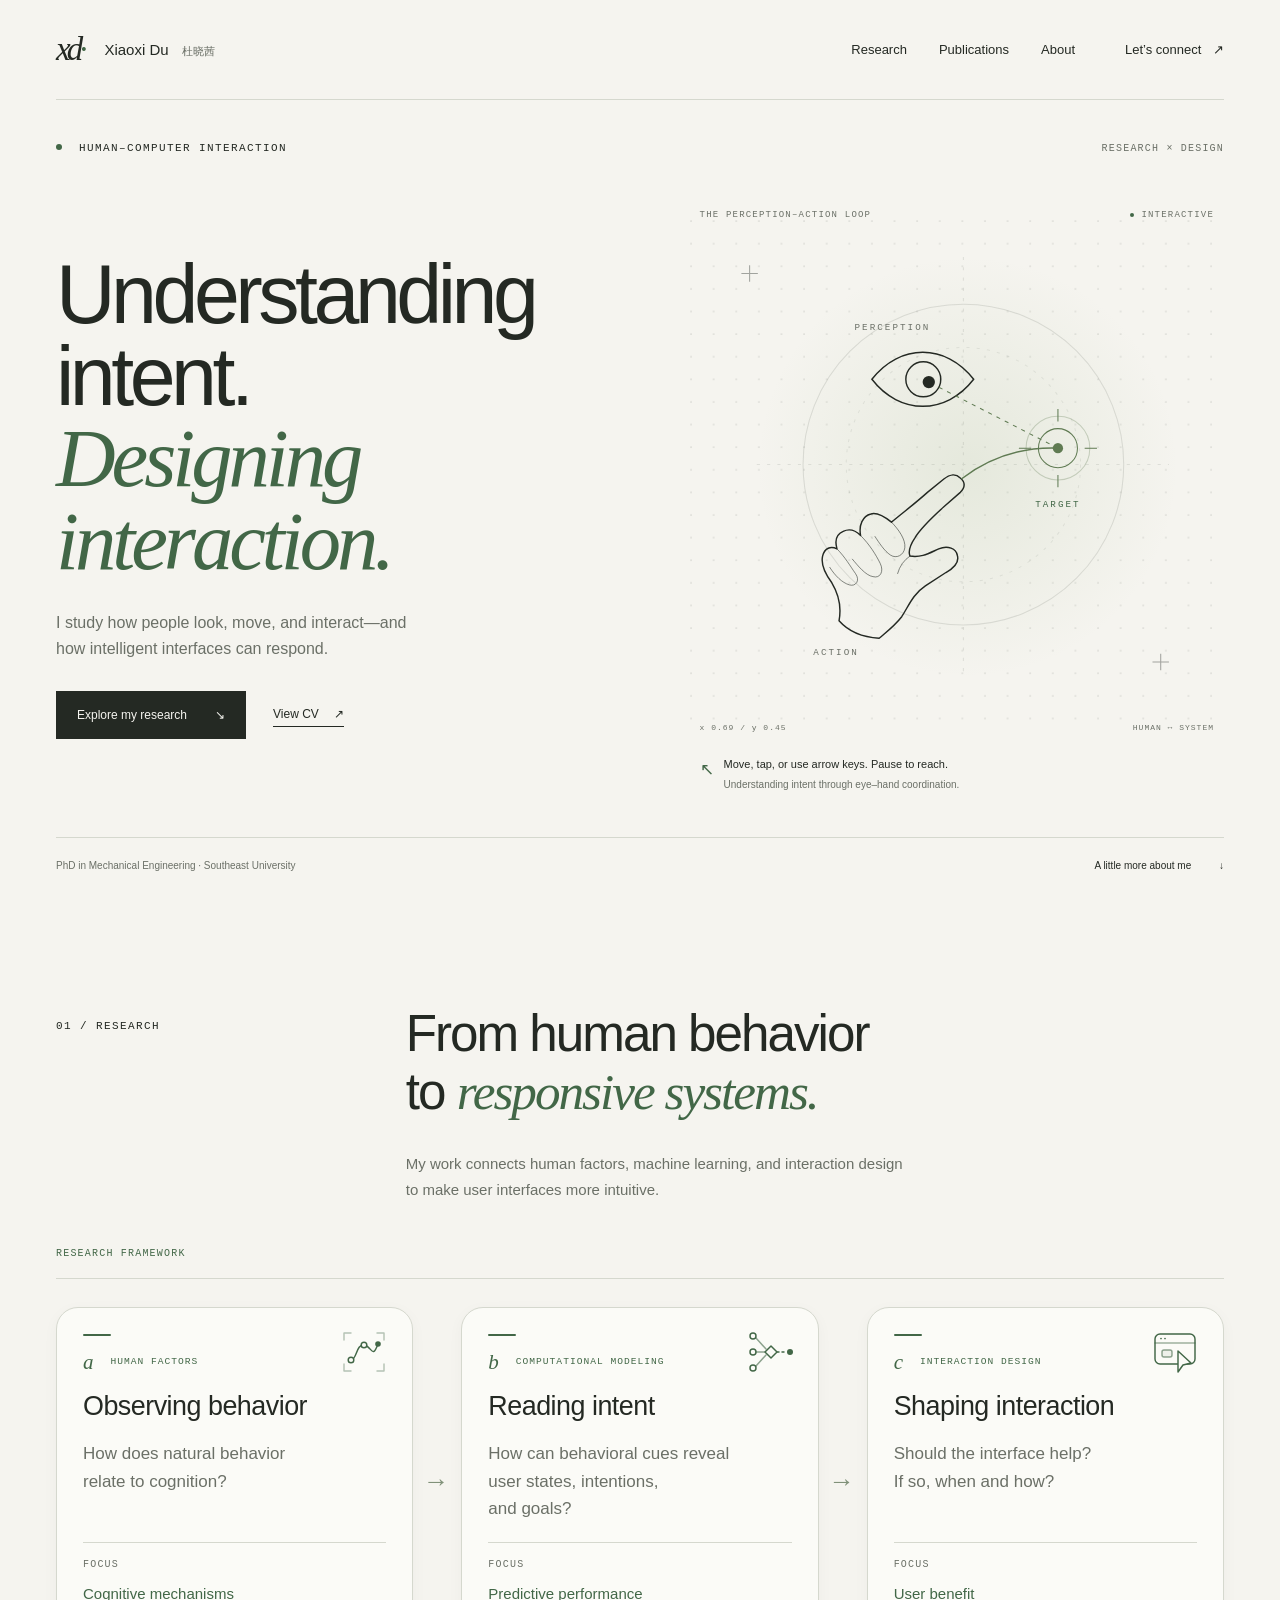
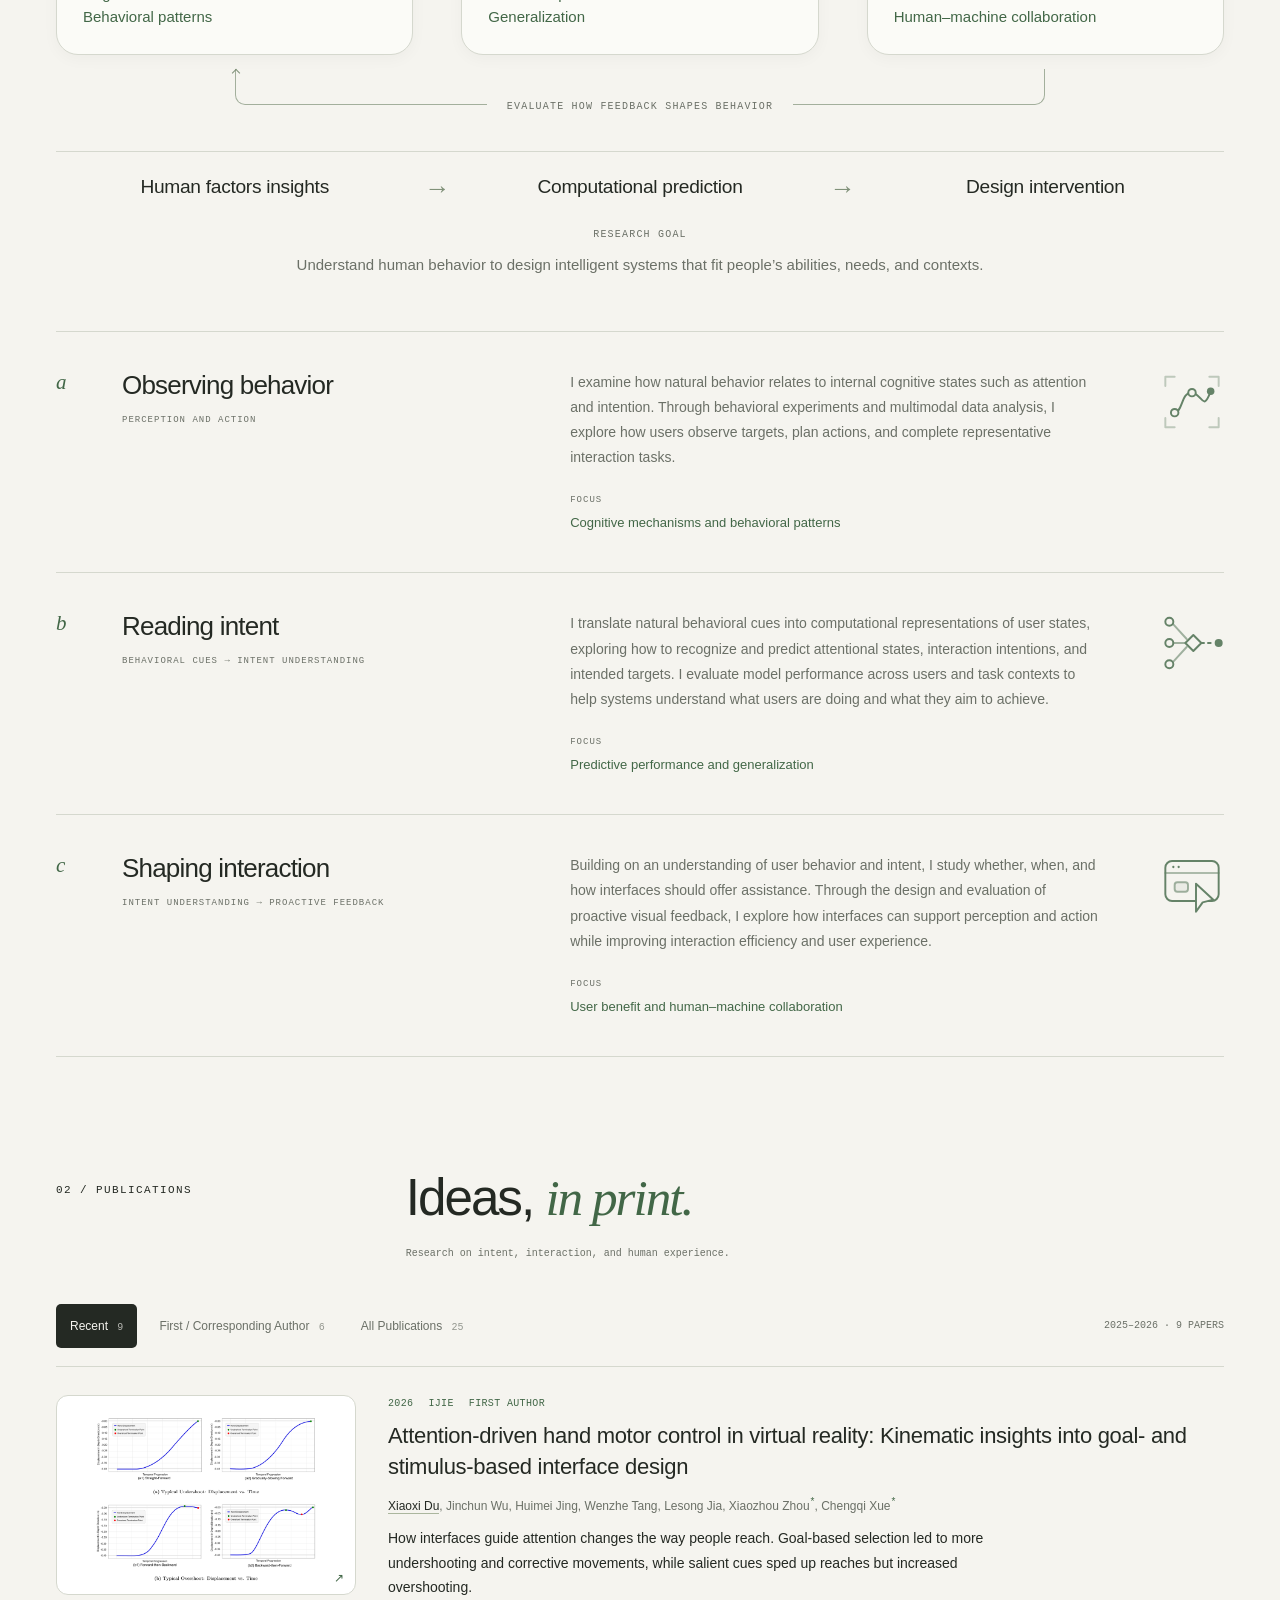
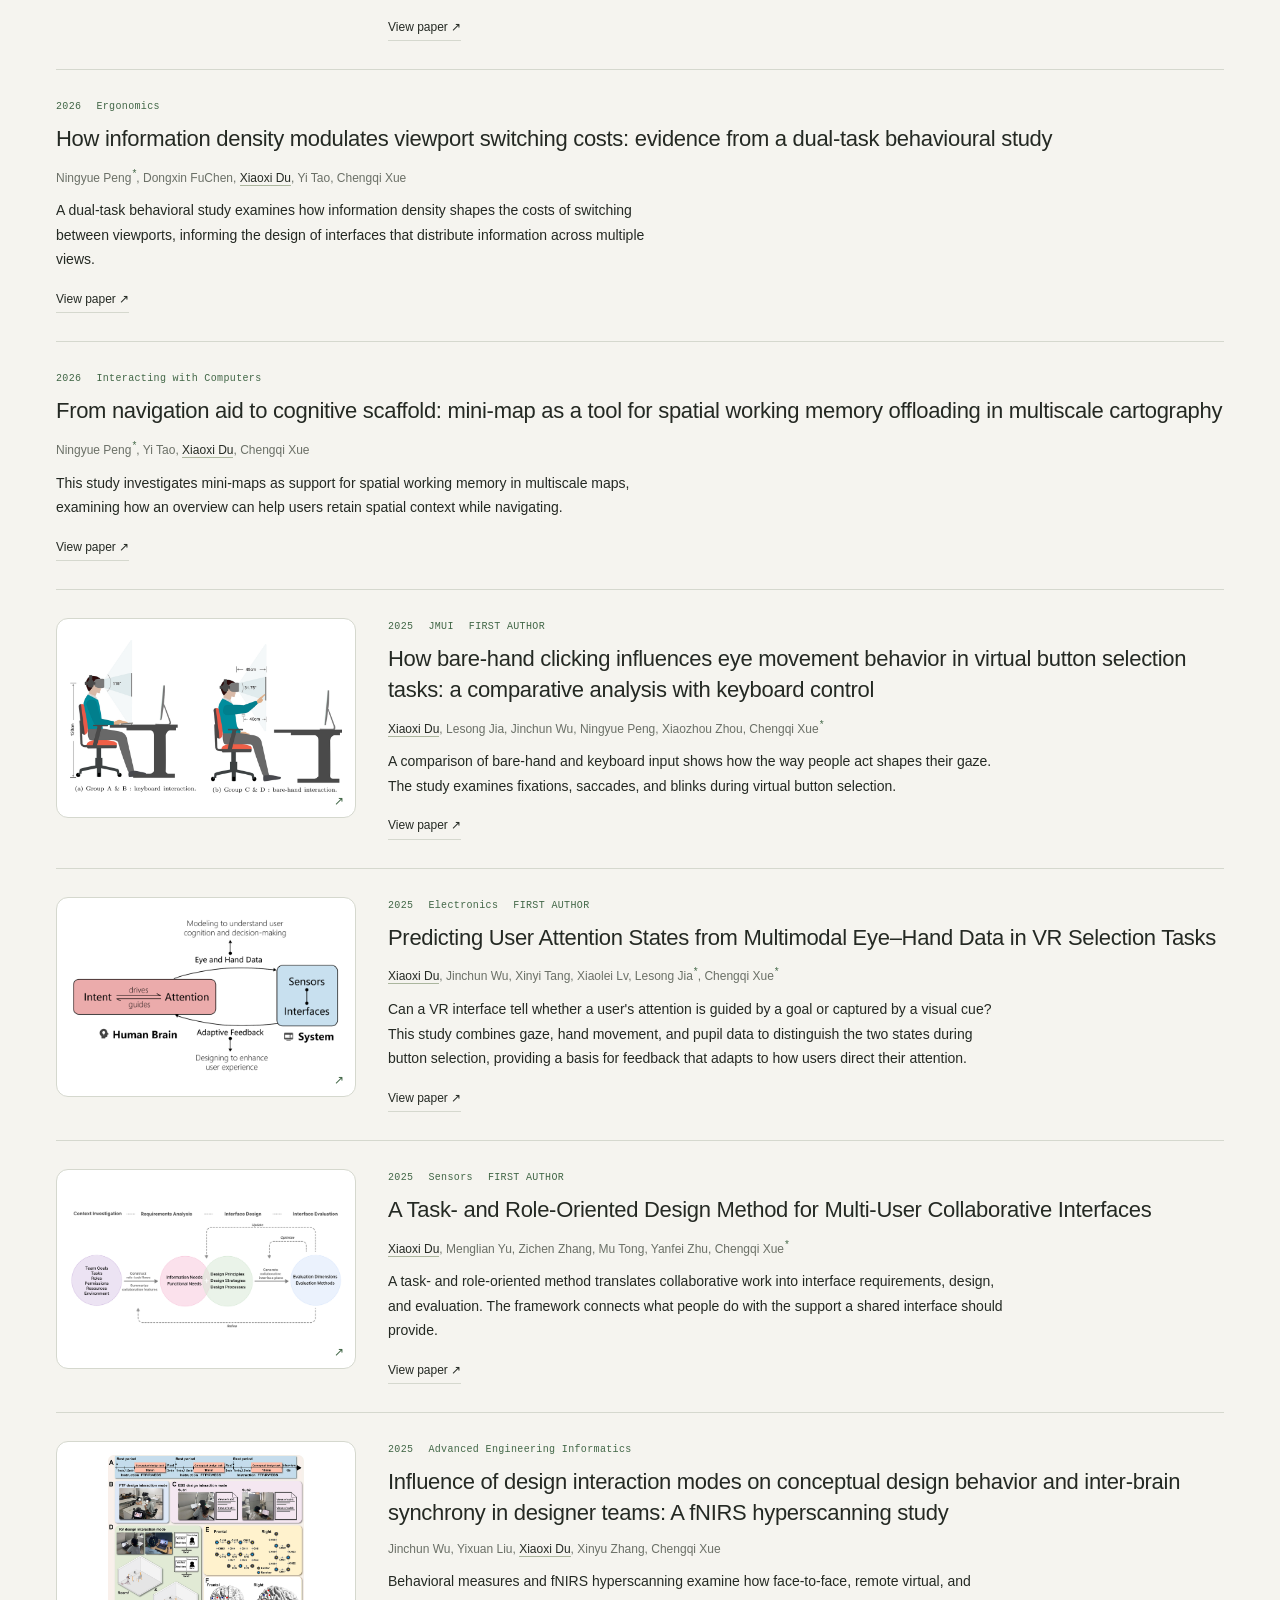
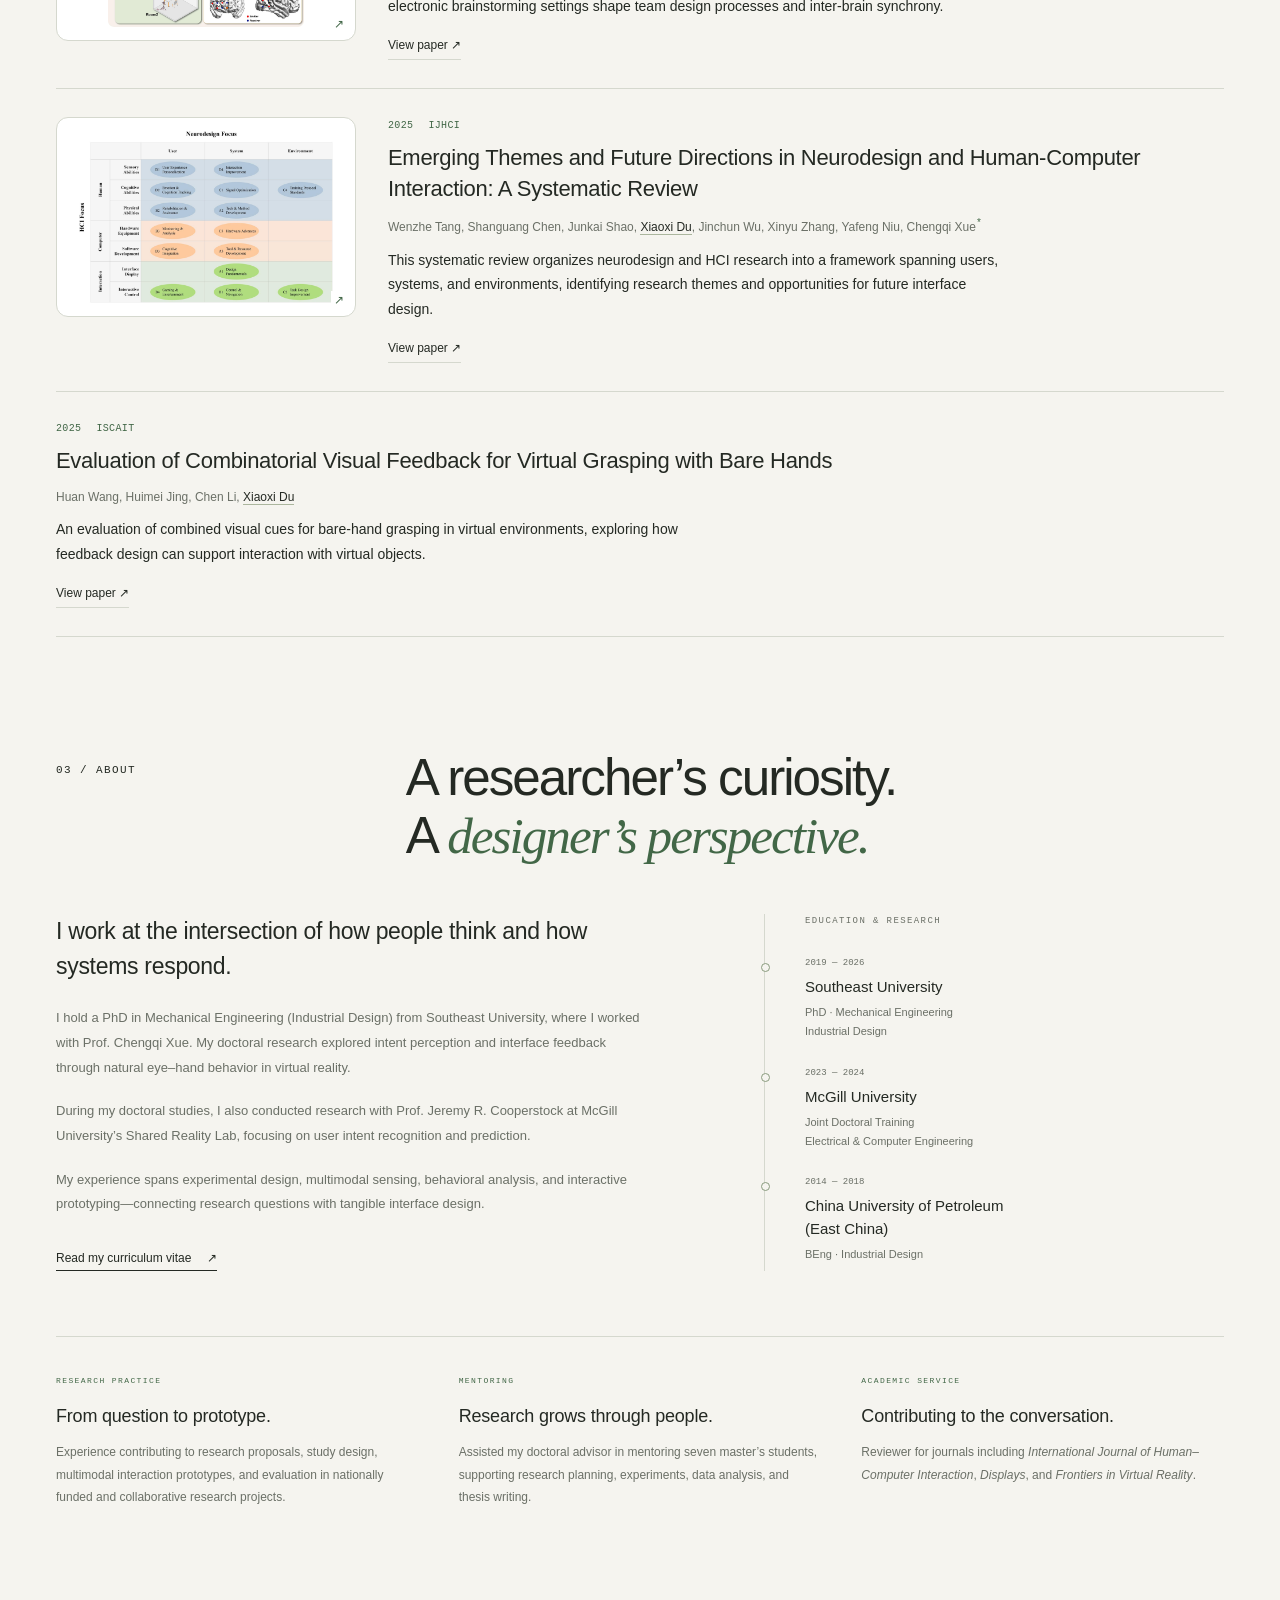
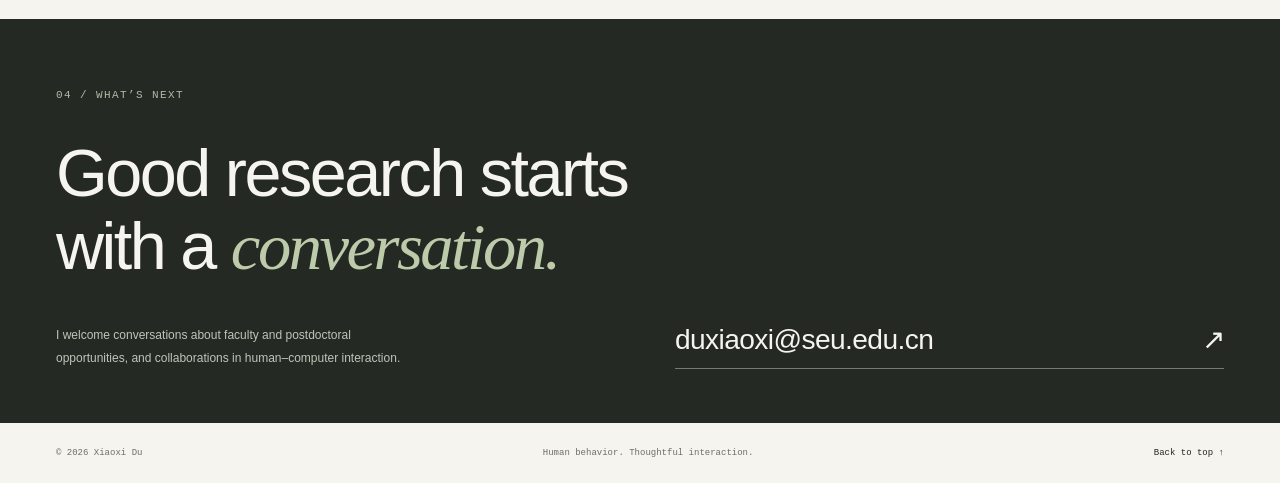
==== index.html @ b9e52648 "Mark the two corresponding authors verified in the hand motor control paper" ====
<!doctype html>
<html lang="en">
<head>
  <meta charset="utf-8">
  <meta name="viewport" content="width=device-width, initial-scale=1">
  <meta name="description" content="Xiaoxi Du researches human–computer interaction, multimodal intent recognition, and adaptive interfaces in virtual reality. PhD, Southeast University.">
  <meta name="theme-color" content="#f5f4ef">
  <meta property="og:title" content="Xiaoxi Du — Human–Computer Interaction">
  <meta property="og:description" content="Understanding intent. Designing interaction. Research at the intersection of human behavior, intelligent systems, and design.">
  <meta property="og:type" content="website">
  <title>Xiaoxi Du — Human–Computer Interaction</title>
  <link rel="icon" href="./favicon.svg" type="image/svg+xml">
  <link rel="stylesheet" href="./styles.css?v=publications-20261111">
  <script src="./publications.js?v=corresponding-20261111-1" defer></script>
  <script src="./figures.js?v=publications-20261111" defer></script>
  <script src="./app.js?v=publications-20261111" defer></script>
</head>
<body>
  <a class="skip-link" href="#main">Skip to content</a>
  <header class="header wrap">
    <a class="identity" href="#" aria-label="Xiaoxi Du, home"><span class="monogram" aria-hidden="true">xd<span>·</span></span><span>Xiaoxi Du <span class="name-zh" lang="zh">杜晓茜</span></span></a>
    <nav aria-label="Main navigation"><a href="#research">Research</a><a href="#publications">Publications</a><a href="#about">About</a><a href="#contact" class="nav-contact">Let’s connect <span aria-hidden="true">↗</span></a></nav>
  </header>
  <main id="main">
    <section class="hero wrap" aria-labelledby="hero-title">
      <div class="hero-top"><span class="eyebrow"><span class="status-dot"></span> HUMAN–COMPUTER INTERACTION</span><span class="edition">RESEARCH × DESIGN</span></div>
      <div class="hero-grid">
        <div class="hero-copy">
          <h1 id="hero-title">Understanding<br>intent.<br><em>Designing</em><br><em>interaction.</em></h1>
          <p class="hero-description">I study how people look, move, and interact—and how intelligent interfaces can respond.</p>
          <div class="hero-links"><a class="button" href="#research">Explore my research <span aria-hidden="true">↘</span></a><a class="text-link" href="./cv.html">View CV <span aria-hidden="true">↗</span></a></div>
        </div>
        <div class="interaction-panel">
          <div class="figure-top"><span>THE PERCEPTION–ACTION LOOP</span><span class="live-label"><span></span> INTERACTIVE</span></div>
          <div class="intent-stage" id="intent-stage" role="group" aria-label="Perception–action loop. Move your pointer, tap, or use arrow keys to position the target. Pause to let the hand approach." tabindex="0">
            <svg viewBox="0 0 520 490" fill="none" aria-hidden="true" id="intent-svg">
              <defs><pattern id="dots" width="22" height="22" patternUnits="userSpaceOnUse"><circle cx="1" cy="1" r=".8" fill="currentColor" opacity=".15"/></pattern><radialGradient id="glow"><stop stop-color="#91ac79" stop-opacity=".16"/><stop offset="1" stop-color="#91ac79" stop-opacity="0"/></radialGradient></defs>
              <rect width="520" height="490" fill="url(#dots)"/>
              <circle cx="270" cy="240" r="205" fill="url(#glow)"/>
              <circle cx="266" cy="238" r="156" stroke="currentColor" stroke-opacity=".12"/>
              <circle cx="266" cy="238" r="114" stroke="currentColor" stroke-opacity=".08" stroke-dasharray="3 7"/>
              <path d="M65 238H466M266 36V441" stroke="currentColor" stroke-opacity=".1" stroke-dasharray="3 7"/>
              <g id="hand-figure" stroke="currentColor" stroke-linecap="round" stroke-linejoin="round">
                <path d="M145 390 C148 374 144 363 138 353 C132 345 127 336 129 327 C131 319 137 317 143 320 C141 313 142 306 149 303 C155 300 161 302 166 307 C164 297 168 288 176 286 C183 284 191 290 196 294 C208 284 220 275 231 265 L247 252 C253 247 259 247 263 251 C268 255 268 260 263 265 L247 279 C236 289 225 299 219 309 C215 315 212 322 214 327 C225 329 233 324 242 320 C251 316 259 320 260 326 C262 332 258 338 249 343 L229 356 C217 364 213 375 206 386 C199 395 191 401 184 407 C166 406 153 399 145 390 Z" stroke-width="1.4"/>
                <path d="M196 294 C203 301 210 311 209 319 C208 326 201 330 195 326 C189 322 184 314 180 308 M166 307 C175 316 181 326 185 334 C189 342 185 349 178 347 C171 346 163 336 158 330 M143 320 C151 328 156 337 161 344 C166 351 161 357 155 355 C148 353 141 346 136 338 M214 327 Q205 333 202 344" stroke-width=".95" stroke-opacity=".56"/>
              </g>
              <path d="M177 155C204 120 249 120 276 155C249 190 204 190 177 155Z" stroke="currentColor" stroke-width="1.4"/>
              <circle cx="227" cy="155" r="17" stroke="currentColor" stroke-width="1.4"/>
              <circle id="pupil" cx="227" cy="155" r="6" fill="currentColor"/>
              <path id="gaze-line" d="M248 161L358 222" stroke="#607b53" stroke-width="1" stroke-dasharray="4 5"/>
              <path id="hand-line" d="M264 252Q308 216 358 222" stroke="#607b53" stroke-width="1.5"/>
              <g id="intent-target" transform="translate(358 222)"><circle r="31" stroke="#607b53" stroke-opacity=".3"/><circle r="19" stroke="#607b53"/><circle r="5" fill="#607b53"/><path d="M-38 0H-26M26 0H38M0-38V-26M0 26V38" stroke="#607b53"/></g>
              <text x="160" y="107" class="diagram-label">PERCEPTION</text><text x="120" y="423" class="diagram-label">ACTION</text><text id="target-label" x="358" y="280" text-anchor="middle" class="diagram-label accent-label">TARGET</text>
              <path d="M50 52H66M58 44V60M450 430H466M458 422V438" stroke="currentColor" stroke-opacity=".4"/>
            </svg>
            <div class="stage-coordinate" aria-hidden="true"><span id="coordinate">x .69 / y .45</span><span>HUMAN ↔ SYSTEM</span></div>
          </div>
          <p class="figure-caption"><span class="caption-arrow" aria-hidden="true">↖</span> Move, tap, or use arrow keys. Pause to reach.<br><span class="caption-muted">Understanding intent through eye–hand coordination.</span></p>
        </div>
      </div>
      <div class="hero-foot"><span>PhD in Mechanical Engineering · Southeast University</span><a href="#about">A little more about me <span aria-hidden="true">↓</span></a></div>
    </section>

    <section id="research" class="research section wrap" aria-labelledby="research-title">
      <div class="section-heading"><span class="eyebrow">01 / RESEARCH</span><h2 id="research-title">From human behavior<br>to <em>responsive systems.</em></h2></div>
      <p class="section-intro">My work connects human factors, machine learning, and interaction design to make user interfaces more intuitive.</p>
      <figure class="research-framework" aria-labelledby="framework-title">
        <figcaption id="framework-title" class="framework-heading">RESEARCH FRAMEWORK</figcaption>
        <div class="framework-stages">
          <article class="framework-card">
            <div class="framework-meta"><span class="framework-letter">a</span><span>HUMAN FACTORS</span></div>
            <svg class="framework-icon" viewBox="0 0 48 48" fill="none" stroke="currentColor" stroke-width="1.45" stroke-linecap="round" stroke-linejoin="round" aria-hidden="true"><path d="M4 12V5h7M37 5h7v7M44 36v7h-7M11 43H4v-7" opacity=".38"/><path d="M11 32C17 32 16 16 24 17S32 32 38 16"/><circle cx="11" cy="32" r="2.8" fill="#fbfbf7"/><circle cx="24" cy="17" r="2.8" fill="#fbfbf7"/><circle cx="38" cy="16" r="2.8" fill="currentColor" stroke="none"/></svg>
            <h3>Observing behavior</h3>
            <p class="framework-question">How does natural behavior<br class="framework-desktop-break"> relate to cognition?</p>
            <div class="framework-focus"><span class="framework-label">FOCUS</span><ul><li>Cognitive mechanisms</li><li>Behavioral patterns</li></ul></div>
          </article>
          <article class="framework-card">
            <div class="framework-meta"><span class="framework-letter">b</span><span>COMPUTATIONAL MODELING</span></div>
            <svg class="framework-icon" viewBox="0 0 48 48" fill="none" stroke="currentColor" stroke-width="1.45" stroke-linecap="round" stroke-linejoin="round" aria-hidden="true"><path d="M10 10L20 21M10 24h9M10 38l10-11" opacity=".6"/><path d="M31 24h10" stroke-dasharray="2 3"/><circle cx="7" cy="8" r="3"/><circle cx="7" cy="24" r="3"/><circle cx="7" cy="40" r="3"/><path d="M19 24l6-6 6 6-6 6z"/><circle cx="44" cy="24" r="3" fill="currentColor" stroke="none"/></svg>
            <h3>Reading intent</h3>
            <p class="framework-question">How can behavioral cues reveal<br class="framework-desktop-break"> user states, intentions,<br class="framework-desktop-break"> and goals?</p>
            <div class="framework-focus"><span class="framework-label">FOCUS</span><ul><li>Predictive performance</li><li>Generalization</li></ul></div>
          </article>
          <article class="framework-card">
            <div class="framework-meta"><span class="framework-letter">c</span><span>INTERACTION DESIGN</span></div>
            <svg class="framework-icon" viewBox="0 0 48 48" fill="none" stroke="currentColor" stroke-width="1.45" stroke-linecap="round" stroke-linejoin="round" aria-hidden="true"><rect x="4" y="6" width="40" height="30" rx="5"/><path d="M4 15h40" opacity=".5"/><circle cx="10" cy="10.5" r=".85" fill="currentColor" stroke="none"/><circle cx="14" cy="10.5" r=".85" fill="currentColor" stroke="none"/><rect x="11" y="22" width="10" height="7" rx="2" fill="currentColor" fill-opacity=".07" stroke-opacity=".6"/><path d="M27 23v21l5-7 8-2z" fill="#fbfbf7"/></svg>
            <h3>Shaping interaction</h3>
            <p class="framework-question">Should the interface help?<br class="framework-desktop-break"> If so, when and how?</p>
            <div class="framework-focus"><span class="framework-label">FOCUS</span><ul><li>User benefit</li><li>Human–machine collaboration</li></ul></div>
          </article>
        </div>
        <div class="framework-loop">
          <span class="framework-loop-line" aria-hidden="true"></span>
          <p><span class="framework-return" aria-hidden="true">↺</span> EVALUATE HOW FEEDBACK SHAPES BEHAVIOR</p>
        </div>
        <ol class="framework-process" aria-label="Research approach"><li>Human factors insights</li><li>Computational prediction</li><li>Design intervention</li></ol>
        <p class="framework-goal"><span class="framework-label">RESEARCH GOAL</span>Understand human behavior to design intelligent systems that fit people’s abilities, needs, and contexts.</p>
      </figure>
      <div class="research-list">
        <article class="research-row">
          <span class="row-number">a</span>
          <div class="research-title"><h3>Observing behavior</h3><span>PERCEPTION AND ACTION</span></div>
          <div class="research-detail">
            <p>I examine how natural behavior relates to internal cognitive states such as attention and intention. Through behavioral experiments and multimodal data analysis, I explore how users observe targets, plan actions, and complete representative interaction tasks.</p>
            <div class="research-focus"><span>FOCUS</span><p>Cognitive mechanisms and behavioral patterns</p></div>
          </div>
          <svg class="research-glyph" viewBox="0 0 48 48" fill="none" stroke="currentColor" stroke-width="1.45" stroke-linecap="round" stroke-linejoin="round" aria-hidden="true"><path d="M4 12V5h7M37 5h7v7M44 36v7h-7M11 43H4v-7" opacity=".38"/><path d="M11 32C17 32 16 16 24 17S32 32 38 16"/><circle cx="11" cy="32" r="2.8" fill="var(--paper)"/><circle cx="24" cy="17" r="2.8" fill="var(--paper)"/><circle cx="38" cy="16" r="2.8" fill="currentColor" stroke="none"/></svg>
        </article>
        <article class="research-row">
          <span class="row-number">b</span>
          <div class="research-title"><h3>Reading intent</h3><span>BEHAVIORAL CUES → INTENT UNDERSTANDING</span></div>
          <div class="research-detail">
            <p>I translate natural behavioral cues into computational representations of user states, exploring how to recognize and predict attentional states, interaction intentions, and intended targets. I evaluate model performance across users and task contexts to help systems understand what users are doing and what they aim to achieve.</p>
            <div class="research-focus"><span>FOCUS</span><p>Predictive performance and generalization</p></div>
          </div>
          <svg class="research-glyph" viewBox="0 0 48 48" fill="none" stroke="currentColor" stroke-width="1.45" stroke-linecap="round" stroke-linejoin="round" aria-hidden="true"><path d="M10 10L20 21M10 24h9M10 38l10-11" opacity=".6"/><path d="M31 24h10" stroke-dasharray="2 3"/><circle cx="7" cy="8" r="3"/><circle cx="7" cy="24" r="3"/><circle cx="7" cy="40" r="3"/><path d="M19 24l6-6 6 6-6 6z"/><circle cx="44" cy="24" r="3" fill="currentColor" stroke="none"/></svg>
        </article>
        <article class="research-row">
          <span class="row-number">c</span>
          <div class="research-title"><h3>Shaping interaction</h3><span>INTENT UNDERSTANDING → PROACTIVE FEEDBACK</span></div>
          <div class="research-detail">
            <p>Building on an understanding of user behavior and intent, I study whether, when, and how interfaces should offer assistance. Through the design and evaluation of proactive visual feedback, I explore how interfaces can support perception and action while improving interaction efficiency and user experience.</p>
            <div class="research-focus"><span>FOCUS</span><p>User benefit and human–machine collaboration</p></div>
          </div>
          <svg class="research-glyph" viewBox="0 0 48 48" fill="none" stroke="currentColor" stroke-width="1.45" stroke-linecap="round" stroke-linejoin="round" aria-hidden="true"><rect x="4" y="6" width="40" height="30" rx="5"/><path d="M4 15h40" opacity=".5"/><circle cx="10" cy="10.5" r=".85" fill="currentColor" stroke="none"/><circle cx="14" cy="10.5" r=".85" fill="currentColor" stroke="none"/><rect x="11" y="22" width="10" height="7" rx="2" fill="currentColor" fill-opacity=".07" stroke-opacity=".6"/><path d="M27 23v21l5-7 8-2z" fill="var(--paper)"/></svg>
        </article>
      </div>
    </section>

    <section id="publications" class="publications section wrap" aria-labelledby="publications-title">
      <div class="section-heading"><span class="eyebrow">02 / PUBLICATIONS</span><div><h2 id="publications-title">Ideas, <em>in print.</em></h2><p class="heading-note">Research on intent, interaction, and human experience.</p></div></div>
      <div class="publication-toolbar"><div class="filters" role="group" aria-label="Filter publications"><button type="button" class="active" data-filter="recent" aria-pressed="true">Recent <span></span></button><button type="button" data-filter="lead" aria-pressed="false">First / Corresponding Author <span></span></button><button type="button" data-filter="all" aria-pressed="false">All Publications <span></span></button></div><span class="publication-count" id="publication-count" aria-live="polite"></span></div>
      <div id="publication-list" class="publication-list"></div>
      <noscript><p>Enable JavaScript to filter the publication list, or <a href="./cv.html">view the research overview in my CV</a>.</p></noscript>
    </section>

    <section id="about" class="about section wrap" aria-labelledby="about-title">
      <div class="section-heading"><span class="eyebrow">03 / ABOUT</span><h2 id="about-title">A researcher’s curiosity.<br>A <em>designer’s perspective.</em></h2></div>
      <div class="about-grid"><div class="about-copy"><p class="large-copy">I work at the intersection of how people think and how systems respond.</p><p>I hold a PhD in Mechanical Engineering (Industrial Design) from Southeast University, where I worked with Prof. Chengqi Xue. My doctoral research explored intent perception and interface feedback through natural eye–hand behavior in virtual reality.</p><p>During my doctoral studies, I also conducted research with Prof. Jeremy R. Cooperstock at McGill University’s Shared Reality Lab, focusing on user intent recognition and prediction.</p><p>My experience spans experimental design, multimodal sensing, behavioral analysis, and interactive prototyping—connecting research questions with tangible interface design.</p><a href="./cv.html" class="text-link">Read my curriculum vitae <span aria-hidden="true">↗</span></a></div><div class="trajectory"><h3 class="eyebrow">EDUCATION & RESEARCH</h3><div class="timeline-entry"><span class="timeline-date">2019 — 2026</span><h4>Southeast University</h4><p>PhD · Mechanical Engineering<br>Industrial Design</p></div><div class="timeline-entry"><span class="timeline-date">2023 — 2024</span><h4>McGill University</h4><p>Joint Doctoral Training<br>Electrical & Computer Engineering</p></div><div class="timeline-entry"><span class="timeline-date">2014 — 2018</span><h4>China University of Petroleum<br>(East China)</h4><p>BEng · Industrial Design</p></div></div></div>
      <div class="practice-grid"><article><span class="eyebrow">RESEARCH PRACTICE</span><h3>From question to prototype.</h3><p>Experience contributing to research proposals, study design, multimodal interaction prototypes, and evaluation in nationally funded and collaborative research projects.</p></article><article><span class="eyebrow">MENTORING</span><h3>Research grows through people.</h3><p>Assisted my doctoral advisor in mentoring seven master’s students, supporting research planning, experiments, data analysis, and thesis writing.</p></article><article><span class="eyebrow">ACADEMIC SERVICE</span><h3>Contributing to the conversation.</h3><p>Reviewer for journals including <i>International Journal of Human–Computer Interaction</i>, <i>Displays</i>, and <i>Frontiers in Virtual Reality</i>.</p></article></div>
    </section>

    <section id="contact" class="contact" aria-labelledby="contact-title"><div class="wrap contact-inner"><span class="eyebrow">04 / WHAT’S NEXT</span><h2 id="contact-title">Good research starts<br>with a <em>conversation.</em></h2><div class="contact-bottom"><p>I welcome conversations about faculty and postdoctoral opportunities, and collaborations in human–computer interaction.</p><a class="contact-email" href="mailto:duxiaoxi@seu.edu.cn">duxiaoxi@seu.edu.cn <span aria-hidden="true">↗</span></a></div></div></section>
  </main>
  <footer class="footer wrap"><span>© <span id="year">2026</span> Xiaoxi Du</span><span>Human behavior. Thoughtful interaction.</span><a href="#">Back to top ↑</a></footer>
</body>
</html>
---- styles.css ----
:root{--paper:#f5f4ef;--ink:#242923;--muted:#6b7067;--line:#d5d8ce;--green:#426747;--soft:#e8ecdf;--serif:Georgia,'Times New Roman',serif;--sans:'Helvetica Neue',Arial,sans-serif;--mono:Consolas,'Courier New',monospace}*{box-sizing:border-box}html{scroll-behavior:smooth;scroll-padding-top:90px}body{margin:0;background:var(--paper);color:var(--ink);font-family:var(--sans);font-size:16px;-webkit-font-smoothing:antialiased}::selection{background:#cedbbd;color:#1d3521}a{color:inherit;text-decoration:none}button{font:inherit}button,a{-webkit-tap-highlight-color:transparent}a:focus-visible,button:focus-visible,[tabindex]:focus-visible{outline:2px solid var(--green);outline-offset:7px}p{line-height:1.75}h1,h2,h3,h4,p{margin-top:0}h1,h2,h3,h4{font-weight:400}em{font-family:var(--serif);font-weight:400}svg{display:block}.wrap{width:calc(100% - 112px);max-width:1328px;margin:auto}.skip-link{position:fixed;top:-60px;left:20px;z-index:10;background:var(--ink);color:white;padding:12px}.skip-link:focus{top:10px}.header{height:100px;display:flex;align-items:center;justify-content:space-between;border-bottom:1px solid var(--line)}.identity{display:flex;align-items:center;gap:16px;font-size:15px;font-weight:500}.monogram{font-family:var(--serif);font-style:italic;font-size:33px;letter-spacing:-4px;padding-right:5px}.monogram span{color:var(--green)}.name-zh{font-size:11px;font-weight:400;color:var(--muted);padding-left:9px}.header nav{display:flex;align-items:center;gap:32px;font-size:13px}.header nav a{transition:color .2s}.header nav a:hover{color:var(--green)}.nav-contact{margin-left:18px}.nav-contact span{padding-left:8px}.hero{padding-top:39px}.eyebrow,.edition,.figure-top,.stage-coordinate,.diagram-label,.research-title>span,.keywords,.timeline-date,.publication-year,.publication-tag,.publication-count,.publication-note,.footer,.heading-note{font-family:var(--mono);font-weight:400}.eyebrow{font-size:11px;letter-spacing:1.4px;line-height:1.7}.status-dot{display:inline-block;width:6px;height:6px;border-radius:50%;background:var(--green);margin:0 9px 1px 0}.hero-top{display:flex;justify-content:space-between;align-items:center}.edition{font-size:10px;letter-spacing:1.2px;color:var(--muted)}.hero-grid{display:grid;grid-template-columns:1.12fr 1fr;gap:35px;align-items:center;padding:40px 0 42px}.hero h1{font-size:clamp(58px,6.45vw,93px);line-height:.99;letter-spacing:-4.5px;margin:0 0 27px;font-weight:400}.hero h1 em{color:var(--green);letter-spacing:-4px}.hero-description{font-size:16px;max-width:365px;color:var(--muted);line-height:1.65;margin-bottom:28px}.hero-links{display:flex;align-items:center;gap:27px}.button{display:inline-flex;align-items:center;gap:28px;background:var(--ink);color:var(--paper);font-size:12px;padding:16px 20px;border:1px solid var(--ink);transition:background .2s,transform .2s}.button:hover{background:var(--green);transform:translateY(-2px)}.text-link{font-size:12px;padding:5px 0;border-bottom:1px solid var(--ink)}.text-link span{margin-left:12px}.text-link:hover{color:var(--green)}.interaction-panel{max-width:540px;width:100%;margin-left:auto;margin-top:12px}.figure-top{display:flex;justify-content:space-between;font-size:9px;letter-spacing:1.2px;padding:0 10px;color:var(--muted)}.live-label{display:flex;align-items:center;gap:7px}.live-label span{width:4px;height:4px;background:var(--green);border-radius:50%}.intent-stage{position:relative;cursor:crosshair;touch-action:pan-y}.intent-stage svg{width:100%;height:auto}.diagram-label{font-size:9px;letter-spacing:2px;fill:var(--muted)}.accent-label{fill:var(--green)}.stage-coordinate{display:flex;justify-content:space-between;font-size:8px;letter-spacing:1px;color:var(--muted);padding:0 10px}.figure-caption{font-size:11px;line-height:1.8;margin:23px 10px 0;padding-left:24px;position:relative}.caption-arrow{position:absolute;left:0;color:var(--green);font-size:17px}.caption-muted{color:var(--muted);font-size:10px}.hero-foot{display:flex;align-items:center;justify-content:space-between;border-top:1px solid var(--line);padding:22px 0;color:var(--muted);font-size:10px}.hero-foot a{color:var(--ink)}.hero-foot a span{margin-left:25px}.section{padding-top:112px;scroll-margin-top:10px}.section-heading{display:grid;grid-template-columns:1fr 2.6fr;gap:35px;align-items:start}.section-heading>.eyebrow{padding-top:12px}h2{font-size:clamp(38px,4vw,58px);line-height:1.13;letter-spacing:-2px;margin-bottom:30px}h2 em{color:var(--green)}.section-intro{margin:0 0 43px calc((100% - 35px)/3.6 + 35px);max-width:510px;color:var(--muted);font-size:15px}.research-list{border-top:1px solid var(--line)}.research-row{display:grid;grid-template-columns:40px 1fr 1.25fr 100px;align-items:start;gap:26px;padding:38px 0;border-bottom:1px solid var(--line)}.row-number{font-family:var(--mono);font-size:10px;color:var(--muted);padding-top:7px}.research-title h3{font-size:26px;letter-spacing:-.8px;margin-bottom:11px}.research-title>span{font-size:8px;letter-spacing:1px;color:var(--muted)}.research-detail p{font-size:13px;line-height:1.8;color:var(--muted);margin-bottom:18px;max-width:470px}.keywords{display:flex;flex-wrap:wrap;gap:9px;font-size:9px;color:var(--green)}.keywords span{background:var(--soft);padding:5px 8px}.research-glyph{width:80px;height:70px;margin-left:auto;color:var(--green);opacity:.8}.heading-note{font-size:10px;color:var(--muted);margin:-12px 0 35px;line-height:1.8}.publication-toolbar{display:flex;align-items:center;justify-content:space-between;padding:6px 0 21px;border-bottom:1px solid var(--line)}.filters{display:flex;gap:9px;flex-wrap:wrap}.filters button{border:0;background:transparent;color:var(--muted);padding:9px 13px;font-size:11px;cursor:pointer;border-radius:2px;transition:background .2s,color .2s}.filters button:hover{background:var(--soft);color:var(--ink)}.filters button.active{background:var(--ink);color:var(--paper)}.filters button span{font-family:var(--mono);font-size:8px;margin-left:4px;opacity:.7}.publication-count{font-size:9px;color:var(--muted)}.publication-item{display:grid;grid-template-columns:80px 1fr 120px;gap:25px;padding:27px 0;border-bottom:1px solid var(--line)}.publication-year{font-size:11px;color:var(--muted);padding-top:5px}.publication-item h3{font-size:19px;line-height:1.5;letter-spacing:-.25px;max-width:890px;margin-bottom:10px}.publication-item h3 a:hover{text-decoration:underline;text-underline-offset:4px;text-decoration-thickness:1px}.publication-authors{font-size:11px;color:var(--muted);margin-bottom:6px;line-height:1.7}.publication-authors strong{color:var(--ink);font-weight:500;border-bottom:1px solid #abb69e}.publication-venue{font-size:11px;color:var(--muted);line-height:1.6;margin:0}.publication-tag{font-size:8px;color:var(--green);letter-spacing:.3px;display:block;text-align:right;padding-top:7px;line-height:1.6}.publication-note{font-size:9px;line-height:1.8;color:var(--muted);margin-top:20px}.about{padding-bottom:110px}.about-grid{display:grid;grid-template-columns:1.3fr 1fr;gap:110px;margin-top:20px}.about-copy{max-width:590px}.about-copy .large-copy{font-size:23px;line-height:1.5;letter-spacing:-.3px;color:var(--ink);margin-bottom:23px}.about-copy p{font-size:13px;color:var(--muted);line-height:1.9;margin-bottom:19px}.about-copy .text-link{display:inline-block;margin-top:10px}.trajectory{border-left:1px solid var(--line);padding-left:40px}.trajectory>.eyebrow{font-size:9px;color:var(--muted);margin-bottom:28px}.timeline-entry{position:relative;margin-bottom:27px}.timeline-entry:last-child{margin-bottom:0}.timeline-entry:before{content:'';position:absolute;left:-44px;top:5px;width:7px;height:7px;background:var(--paper);border:1px solid #899b7e;border-radius:50%}.timeline-date{font-size:9px;color:var(--muted);display:block;margin-bottom:8px}.timeline-entry h4{font-size:15px;line-height:1.5;margin-bottom:5px}.timeline-entry p{font-size:11px;line-height:1.7;color:var(--muted);margin-bottom:0}.practice-grid{display:grid;grid-template-columns:repeat(3,1fr);gap:40px;margin-top:65px;border-top:1px solid var(--line);padding-top:32px}.practice-grid .eyebrow{font-size:8px;color:var(--green)}.practice-grid h3{font-size:18px;line-height:1.45;letter-spacing:-.2px;margin:15px 0 12px}.practice-grid p{font-size:12px;line-height:1.9;color:var(--muted);margin-bottom:0}.contact{background:var(--ink);color:var(--paper)}.contact-inner{padding-top:65px;padding-bottom:54px}.contact .eyebrow{color:#b1bba6}.contact h2{font-size:clamp(42px,5.2vw,72px);margin-top:32px;line-height:1.1;letter-spacing:-2.5px}.contact h2 em{color:#bdcbaa}.contact-bottom{display:grid;grid-template-columns:1fr 1fr;gap:70px;align-items:end;margin-top:40px}.contact-bottom p{font-size:12px;color:#c0c5b9;max-width:360px;line-height:1.9;margin-bottom:0}.contact-email{font-size:clamp(17px,2.2vw,29px);letter-spacing:-.6px;padding-bottom:12px;border-bottom:1px solid #747c6d;display:flex;justify-content:space-between;align-items:center}.contact-email:hover{color:#bdcbaa}.footer{display:flex;justify-content:space-between;align-items:center;gap:20px;font-size:9px;padding-top:25px;padding-bottom:25px;color:var(--muted)}.footer a{color:var(--ink)}
/* Approved paper figures retain their full composition and open at full resolution. */
.publication-content,.publication-copy{min-width:0}.figure-open{overflow:hidden}.paper-figure-dialog{width:min(1180px,calc(100% - 40px),max(420px,calc(61vh * var(--figure-aspect,1) + 92px)),calc(var(--figure-native-width,1200px) + 92px));width:min(1180px,calc(100% - 40px),max(420px,calc(61dvh * var(--figure-aspect,1) + 92px)),calc(var(--figure-native-width,1200px) + 92px));max-height:92vh;max-height:92dvh;padding:0;border:1px solid var(--line);background:var(--paper);color:var(--ink)}.paper-figure-dialog::backdrop{background:rgba(24,30,24,.75)}.figure-dialog-content{padding:25px 30px 28px}.figure-dialog-header{display:flex;justify-content:space-between;align-items:center;gap:20px;margin-bottom:15px}.figure-dialog-close{padding:8px 10px;background:transparent;border:1px solid var(--line);font-size:12px;color:var(--ink);cursor:pointer}.figure-dialog-close span{margin-left:12px}.paper-figure-dialog h2{font-size:19px;line-height:1.5;letter-spacing:-.3px;margin:0 0 20px;max-width:850px}.figure-dialog-image{display:flex;justify-content:center;background:white;padding:15px}.figure-dialog-image img{display:block;max-width:100%;max-height:61vh;max-height:61dvh;width:auto;height:auto;object-fit:contain}.figure-dialog-caption{font-size:12px;line-height:1.7;margin:16px 0 12px;color:var(--muted)}.figure-dialog-links{display:flex;flex-wrap:wrap;gap:12px 30px;font-size:11px}.figure-dialog-links a{border-bottom:1px solid var(--line)}.figure-dialog-links a:hover{color:var(--green)}

@media(max-width:700px){.paper-figure-dialog{width:calc(100% - 20px);max-height:94vh;max-height:94dvh}.figure-dialog-content{padding:18px}.paper-figure-dialog h2{font-size:15px}.figure-dialog-image{padding:8px}.figure-dialog-image img{max-height:53vh;max-height:53dvh}.figure-dialog-caption{font-size:11px}.figure-dialog-header .eyebrow{font-size:9px}}
@media print{.publication-figure,.paper-figure-dialog{display:none}}

.publication-summary{max-width:65ch;margin:12px 0 0;font-size:13px;line-height:1.65;color:var(--ink)}
.publication-item.publication-item-compact{grid-template-columns:max-content minmax(0,1fr);padding:17px 0}
.publication-item-compact h3{margin-bottom:4px}
.publication-item-compact .publication-authors{margin-bottom:0}
.publication-corresponding{margin-left:1px;color:var(--green);font-weight:700}
.publication-reference{display:inline-block;margin-top:6px;font-size:11px;color:var(--green);text-decoration:underline;text-underline-offset:3px}
@media(max-width:360px){.hero .hero-copy h1{font-size:48px}.hero .hero-grid{grid-template-columns:minmax(0,1fr)}}
/* The CV shares the same type and visual language and also works on paper. */
.cv-main{max-width:900px;padding-top:65px;padding-bottom:70px}.cv-title{font-size:64px;letter-spacing:-3px;margin-bottom:12px}.cv-subtitle{color:var(--muted);font-size:15px}.cv-actions{display:flex;gap:24px;align-items:center;margin:27px 0 40px}.cv-actions button{cursor:pointer}.cv-section{border-top:1px solid var(--line);padding-top:25px;margin-top:30px}.cv-section h2{font-size:28px;letter-spacing:-.8px}.cv-section h3{font-size:17px;margin:23px 0 6px}.cv-section p,.cv-section li{font-size:13px;color:var(--muted);line-height:1.8}.cv-section ul{padding-left:19px}.cv-section .publication-item{grid-template-columns:50px 1fr;gap:20px;padding:20px 0}.cv-section .publication-tag{display:none}.cv-section .publication-item h3{font-size:14px;margin:0 0 8px}.cv-section .publication-authors,.cv-section .publication-venue{font-size:10px}
@media(min-width:1500px){.hero-grid{padding-top:60px;padding-bottom:60px}.hero h1{font-size:100px}}@media(max-width:1000px){.wrap{width:calc(100% - 64px)}.hero h1{font-size:68px;letter-spacing:-3.8px}.hero h1 em{letter-spacing:-3.8px}.hero-grid{gap:15px}.header nav{gap:20px}.name-zh{display:none}.research-row{grid-template-columns:27px .85fr 1.3fr 60px;gap:20px}.research-title h3{font-size:22px}.research-glyph{width:60px}.about-grid{gap:65px}.practice-grid{gap:27px}.publication-item{grid-template-columns:52px 1fr 80px;gap:20px}.section{padding-top:85px}}@media(max-width:700px){html{scroll-padding-top:28px}.wrap{width:calc(100% - 40px)}.header{height:78px}.identity{gap:11px;font-size:13px}.monogram{font-size:29px}.header nav{gap:17px;font-size:11px}.header nav a:nth-child(3),.nav-contact{display:none}.hero{padding-top:26px}.eyebrow{font-size:9px;letter-spacing:1px}.edition{font-size:8px}.hero-grid{grid-template-columns:1fr;padding-top:32px;padding-bottom:25px;gap:40px}.hero h1{font-size:clamp(56px,12.5vw,84px);line-height:1.02;letter-spacing:-3.6px}.hero h1 em{letter-spacing:-3px}.hero-description{font-size:14px;max-width:330px;margin-bottom:23px}.hero-links{gap:25px}.button{font-size:11px;padding:14px 16px}.interaction-panel{max-width:470px;margin:10px auto 0}.figure-top{font-size:8px}.figure-caption{margin-top:20px}.hero-foot{gap:20px;font-size:9px;line-height:1.7;align-items:start;padding:18px 0}.hero-foot>span{max-width:185px}.hero-foot a{text-align:right;max-width:115px}.hero-foot a span{margin-left:5px}.section{padding-top:65px}.section-heading{grid-template-columns:1fr;gap:20px}.section-heading>.eyebrow{padding-top:0}h2{font-size:38px;letter-spacing:-1.7px;margin-bottom:20px}.section-intro{margin:0 0 30px;font-size:14px}.research-row{grid-template-columns:25px 1fr 55px;gap:15px;padding:27px 0}.research-title h3{font-size:23px;margin-bottom:9px}.research-title>span{font-size:7px}.research-detail{grid-column:2/4;grid-row:2}.research-detail p{font-size:12px;margin-bottom:14px}.research-glyph{grid-column:3;grid-row:1;width:50px;height:50px}.keywords{font-size:8px}.heading-note{margin:0 0 25px;font-size:9px}.publication-toolbar{align-items:flex-start;gap:15px}.filters{gap:3px}.filters button{padding:8px 9px;font-size:10px}.publication-count{font-size:8px;padding-top:10px;white-space:nowrap}.publication-item{grid-template-columns:33px 1fr;gap:12px;padding:23px 0}.publication-year{font-size:9px}.publication-item h3{font-size:16px;line-height:1.5}.publication-authors,.publication-venue{font-size:10px}.publication-tag{grid-column:2;text-align:left;padding:0}.publication-note{font-size:8px}.about-grid{grid-template-columns:1fr;gap:40px;margin-top:4px}.about-copy .large-copy{font-size:21px}.about-copy p{font-size:13px}.trajectory{margin-left:4px;padding-left:27px}.timeline-entry:before{left:-31px}.practice-grid{grid-template-columns:1fr;gap:26px;margin-top:40px;padding-top:27px}.practice-grid article{max-width:460px}.practice-grid h3{margin:10px 0}.about{padding-bottom:65px}.contact-inner{padding-top:40px;padding-bottom:35px}.contact h2{font-size:43px;letter-spacing:-1.9px;margin-top:27px}.contact-bottom{grid-template-columns:1fr;gap:27px;margin-top:28px}.contact-email{font-size:24px}.footer{font-size:8px;padding-top:20px;padding-bottom:20px}.footer>span:nth-child(2){display:none}.cv-main{padding-top:35px}.cv-title{font-size:50px}.cv-section .publication-item{grid-template-columns:33px 1fr;gap:10px}}
/* Research framework: editable text and vector icons at every screen size. */
.research-framework{--framework-gap:48px;margin:0 0 52px}
.framework-heading,.framework-meta,.framework-label,.framework-loop p{font-family:var(--mono);font-weight:400;font-size:10px;letter-spacing:1.2px;line-height:1.6}
.framework-heading{padding-bottom:16px;margin-bottom:28px;border-bottom:1px solid var(--line);color:var(--green)}
.framework-stages{display:grid;grid-template-columns:repeat(3,minmax(0,1fr));gap:var(--framework-gap)}
.framework-card{position:relative;display:flex;flex-direction:column;min-width:0;padding:26px;background:#fbfbf7;border:1px solid var(--line);border-radius:22px;box-shadow:0 4px 16px rgba(36,41,35,.035)}
.framework-card:before{content:"";position:absolute;top:26px;left:26px;width:28px;height:2px;background:var(--green);border-radius:2px}
.framework-card:not(:last-child):after,.framework-process li:not(:last-child):after{content:"→";position:absolute;right:-38px;top:50%;width:28px;text-align:center;transform:translateY(-50%);font-size:26px;line-height:1;color:#809179}
.framework-meta{display:flex;align-items:center;gap:16px;min-height:32px;margin:12px 0 12px;padding-right:50px;font-size:clamp(8px,.75vw,10px);letter-spacing:1px;color:var(--green)}
.framework-letter{flex:none;font-family:var(--serif);font-style:italic;font-size:21px;line-height:1}
.framework-icon{position:absolute;right:24px;top:20px;width:48px;height:48px;color:var(--green)}
.framework-card h3{font-size:clamp(21px,2.1vw,28px);letter-spacing:-.5px;line-height:1.2;margin:0 0 18px}
.framework-question{min-height:81px;font-size:17px;line-height:1.6;color:var(--muted);margin:0 0 20px}
.framework-focus{margin-top:auto;padding-top:14px;border-top:1px solid var(--line)}
.framework-label{display:block;margin-bottom:9px;color:var(--muted)}
.framework-focus ul{list-style:none;padding:0;margin:0;color:var(--green);font-size:15px;line-height:1.55}
.framework-loop{position:relative;height:64px;margin-top:14px;text-align:center}
.framework-loop-line{position:absolute;top:0;left:calc((100% - 2 * var(--framework-gap))/6);right:calc((100% - 2 * var(--framework-gap))/6);height:36px;border:1px solid #a3af9c;border-top:0;border-radius:0 0 10px 10px}
.framework-loop-line:before{content:"";position:absolute;top:1px;left:-3px;width:5px;height:5px;border-left:1px solid #809179;border-top:1px solid #809179;transform:rotate(45deg)}
.framework-loop p{position:relative;top:26px;display:inline-block;margin:0;padding:0 20px;background:var(--paper);color:var(--muted)}
.framework-return{display:none}
.framework-process{display:grid;grid-template-columns:repeat(3,minmax(0,1fr));gap:var(--framework-gap);padding:22px 0 0;margin:18px 0 26px;border-top:1px solid var(--line);list-style:none;text-align:center}
.framework-process li{position:relative;min-width:0;font-size:clamp(16px,1.5vw,20px);letter-spacing:-.3px;line-height:1.4}
.framework-goal{text-align:center;margin:0 auto;max-width:1000px;color:var(--muted);font-size:15px;line-height:1.75}
.research .row-number{font-family:var(--serif);font-size:21px;font-style:italic;color:var(--green);padding-top:0}
.research-title>span{display:block;font-size:9px;line-height:1.8}
.research-detail>p{font-size:14px;max-width:none}
.research-focus>span{font-family:var(--mono);font-size:9px;letter-spacing:1px;color:var(--muted)}
.research-focus>p{margin:6px 0 0;font-size:13px;line-height:1.7;color:var(--green)}
.research .research-glyph{width:64px;height:64px}
@media(max-width:1000px){
  .research-framework{--framework-gap:32px;margin-bottom:38px}
  .framework-stages{grid-template-columns:1fr}
  .framework-card{padding:24px}
  .framework-card:before{top:24px;left:24px}
  .framework-meta{margin:12px 0;font-size:10px;min-height:26px}
  .framework-card h3{font-size:26px;margin-bottom:14px}
  .framework-question{min-height:0;margin-bottom:20px;font-size:16px}
  .framework-desktop-break{display:none}
  .framework-focus ul{display:flex;flex-wrap:wrap;gap:3px 24px}
  .framework-card:not(:last-child):after{content:"↓";right:auto;top:auto;left:50%;bottom:-29px;transform:translateX(-50%);font-size:24px}
  .framework-loop{height:auto;margin:22px 0 0}
  .framework-loop-line{display:none}
  .framework-loop p{top:0;padding:0;font-size:9px;line-height:1.8}
  .framework-return{display:inline-block;margin-right:6px;color:var(--green);font-size:17px;vertical-align:-1px}
  .framework-process{gap:32px;margin:22px 0}
  .framework-process li{font-size:16px}
  .framework-process li:not(:last-child):after{right:-30px;font-size:21px}
  .framework-goal{font-size:14px}
  .research .research-glyph{width:54px;height:54px}
}
@media(max-width:700px){
  .framework-heading{font-size:9px;margin-bottom:22px}
  .framework-card{padding:22px}
  .framework-card:before{top:22px;left:22px}
  .framework-meta{gap:12px;font-size:9px;letter-spacing:.8px;min-height:30px}
  .framework-icon{top:19px;right:20px;width:44px;height:44px}
  .framework-card h3{font-size:24px}
  .framework-focus ul{display:block;font-size:14px}
  .framework-label{font-size:9px}
  .framework-process{grid-template-columns:1fr;gap:28px;padding-top:22px}
  .framework-process li:not(:last-child):after{content:"↓";right:auto;top:auto;bottom:-25px;left:50%;transform:translateX(-50%);font-size:20px}
  .framework-goal{font-size:13px}
  .research .research-detail{grid-column:1/-1}
  .research-detail>p{font-size:14px}
  .research-title>span{font-size:8px}
  .research .research-glyph{width:48px;height:48px}
}
@media(prefers-reduced-motion:reduce){html{scroll-behavior:auto}*,*:before,*:after{transition:none!important;animation:none!important}}@media print{body{background:#fff;color:#111}.header,.cv-actions,.footer,.skip-link{display:none}.cv-main{width:100%;max-width:none;padding:0}.cv-title{font-size:36px;letter-spacing:-1px}.cv-section{margin-top:20px;padding-top:15px}.cv-section h2{font-size:22px;break-after:avoid}.cv-section h3{break-after:avoid}.publication-item{break-inside:avoid}.publication-item h3{font-size:12px}.cv-section a{color:inherit}.cv-section p,.cv-section li{font-size:11px}a[href^="mailto"]:after{content:''}@page{size:A4;margin:19mm}}

/* Publication cards and the compact bibliography share complete author lists. */
.publications .publication-toolbar{flex-wrap:wrap;gap:14px;padding-bottom:18px}
.publications .filters{gap:8px}
.publications .filters button{min-height:44px;padding:10px 14px;font-size:12px;border-radius:5px}
.publications .filters button span{font-size:10px;margin-left:6px}
.publications .publication-count{font-size:10px;line-height:1.7;white-space:nowrap}
.publications .publication-item{padding:28px 0}
.publications .publication-card{grid-template-columns:300px minmax(0,1fr);gap:32px;align-items:start}
.publications .publication-card-text-only{grid-template-columns:minmax(0,1fr)}
.publications .publication-figure{margin:0;width:100%;max-width:420px}
.publications .publication-figure-button{display:block;position:relative;width:100%;aspect-ratio:3/2;height:auto;padding:13px;background:#fff;border:1px solid var(--line);border-radius:12px;cursor:zoom-in;overflow:hidden;transition:border-color .2s}
.publications .publication-figure-button:hover{border-color:var(--green)}
.publications .publication-figure-button img{display:block;width:100%;height:100%;object-fit:contain}
.publications .figure-expand{position:absolute;right:8px;bottom:7px;font-size:12px;color:var(--green);line-height:1;background:#fff;padding:3px}
.publications .publication-meta{display:flex;flex-wrap:wrap;gap:6px 15px;margin:0 0 9px;font-family:var(--mono);font-size:10px;line-height:1.7;letter-spacing:.35px;color:var(--green)}
.publications .publication-item h3{max-width:none;margin:0 0 10px;font-size:22px;line-height:1.4;letter-spacing:-.3px;overflow-wrap:break-word}
.publications .publication-authors{font-size:12px;line-height:1.8;margin-bottom:9px}
.publications .publication-summary{font-size:14px;line-height:1.75;max-width:80ch;margin:0 0 14px}
.publications .publication-links{display:flex;flex-wrap:wrap;gap:12px 24px;font-size:12px;line-height:1.7;margin-top:14px}
.publications .publication-links a{display:inline-block;padding:3px 0;border-bottom:1px solid var(--line)}
.publications .publication-links a:hover{color:var(--green);border-color:var(--green)}
.publications .publication-item-compact{grid-template-columns:48px minmax(0,1fr);gap:20px;padding:20px 0}
.publications .publication-item-compact h3{font-size:19px;line-height:1.5;margin-bottom:5px}
.publications .publication-item-compact .publication-authors{margin-bottom:0}
.publications .publication-item-compact .publication-links{margin-top:5px;font-size:11px}
.publication-corresponding{font-weight:400}
.figure-dialog-close{min-height:44px}
@media(max-width:1000px){
  .publications .publication-card{grid-template-columns:240px minmax(0,1fr);gap:24px}
  .publications .publication-card-text-only{grid-template-columns:minmax(0,1fr)}
  .publications .publication-item h3{font-size:21px}
  .publications .publication-item-compact h3{font-size:18px}
}
@media(max-width:700px){
  .publications .publication-toolbar{gap:9px;padding-bottom:16px}
  .publications .filters{gap:5px}
  .publications .filters button{font-size:11px;padding:9px 10px}
  .publications .publication-count{padding:0;font-size:9px}
  .publications .publication-card{grid-template-columns:minmax(0,1fr);gap:20px;padding:25px 0}
  .publications .publication-meta{font-size:9px;gap:5px 12px}
  .publications .publication-item h3{font-size:20px}
  .publications .publication-authors{font-size:12px}
  .publications .publication-summary{font-size:13px}
  .publications .publication-item-compact{grid-template-columns:34px minmax(0,1fr);gap:11px;padding:20px 0}
  .publications .publication-item-compact h3{font-size:17px}
  .publications .publication-item-compact .publication-authors{font-size:11px}
}
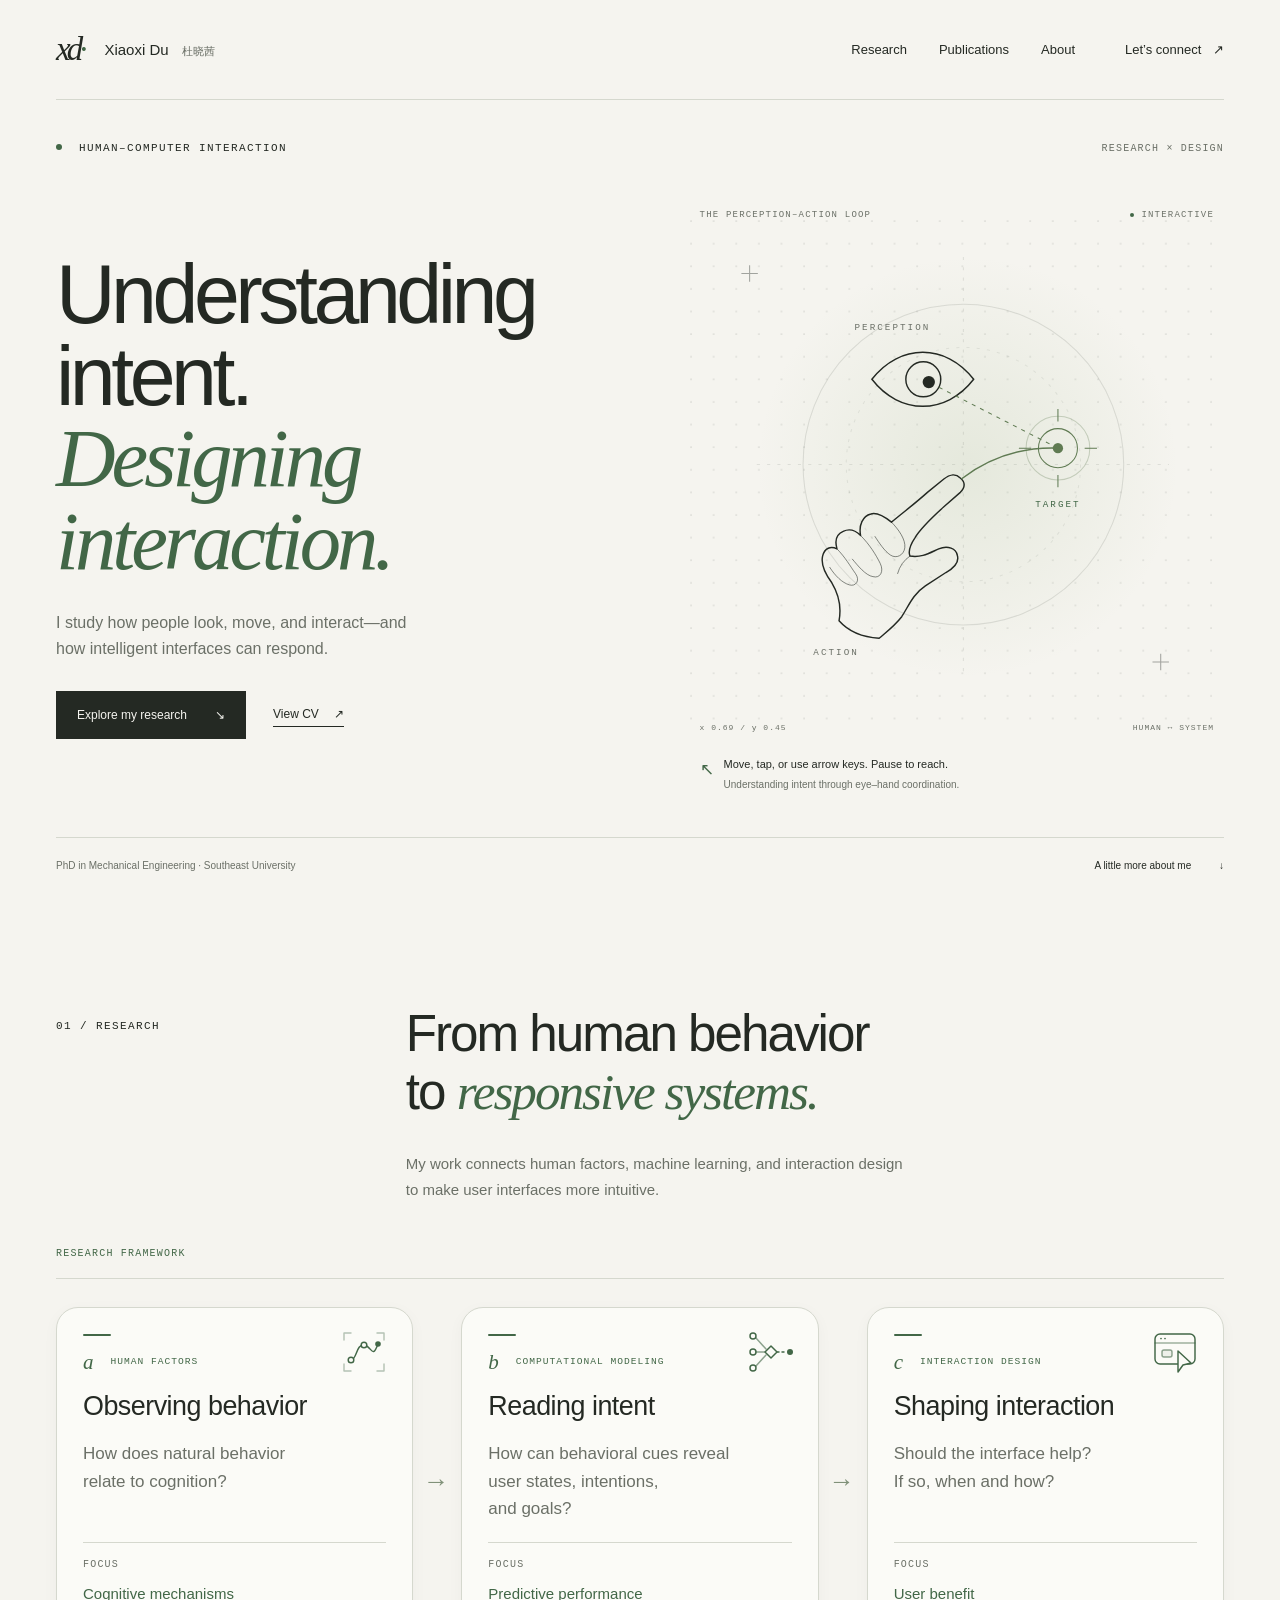
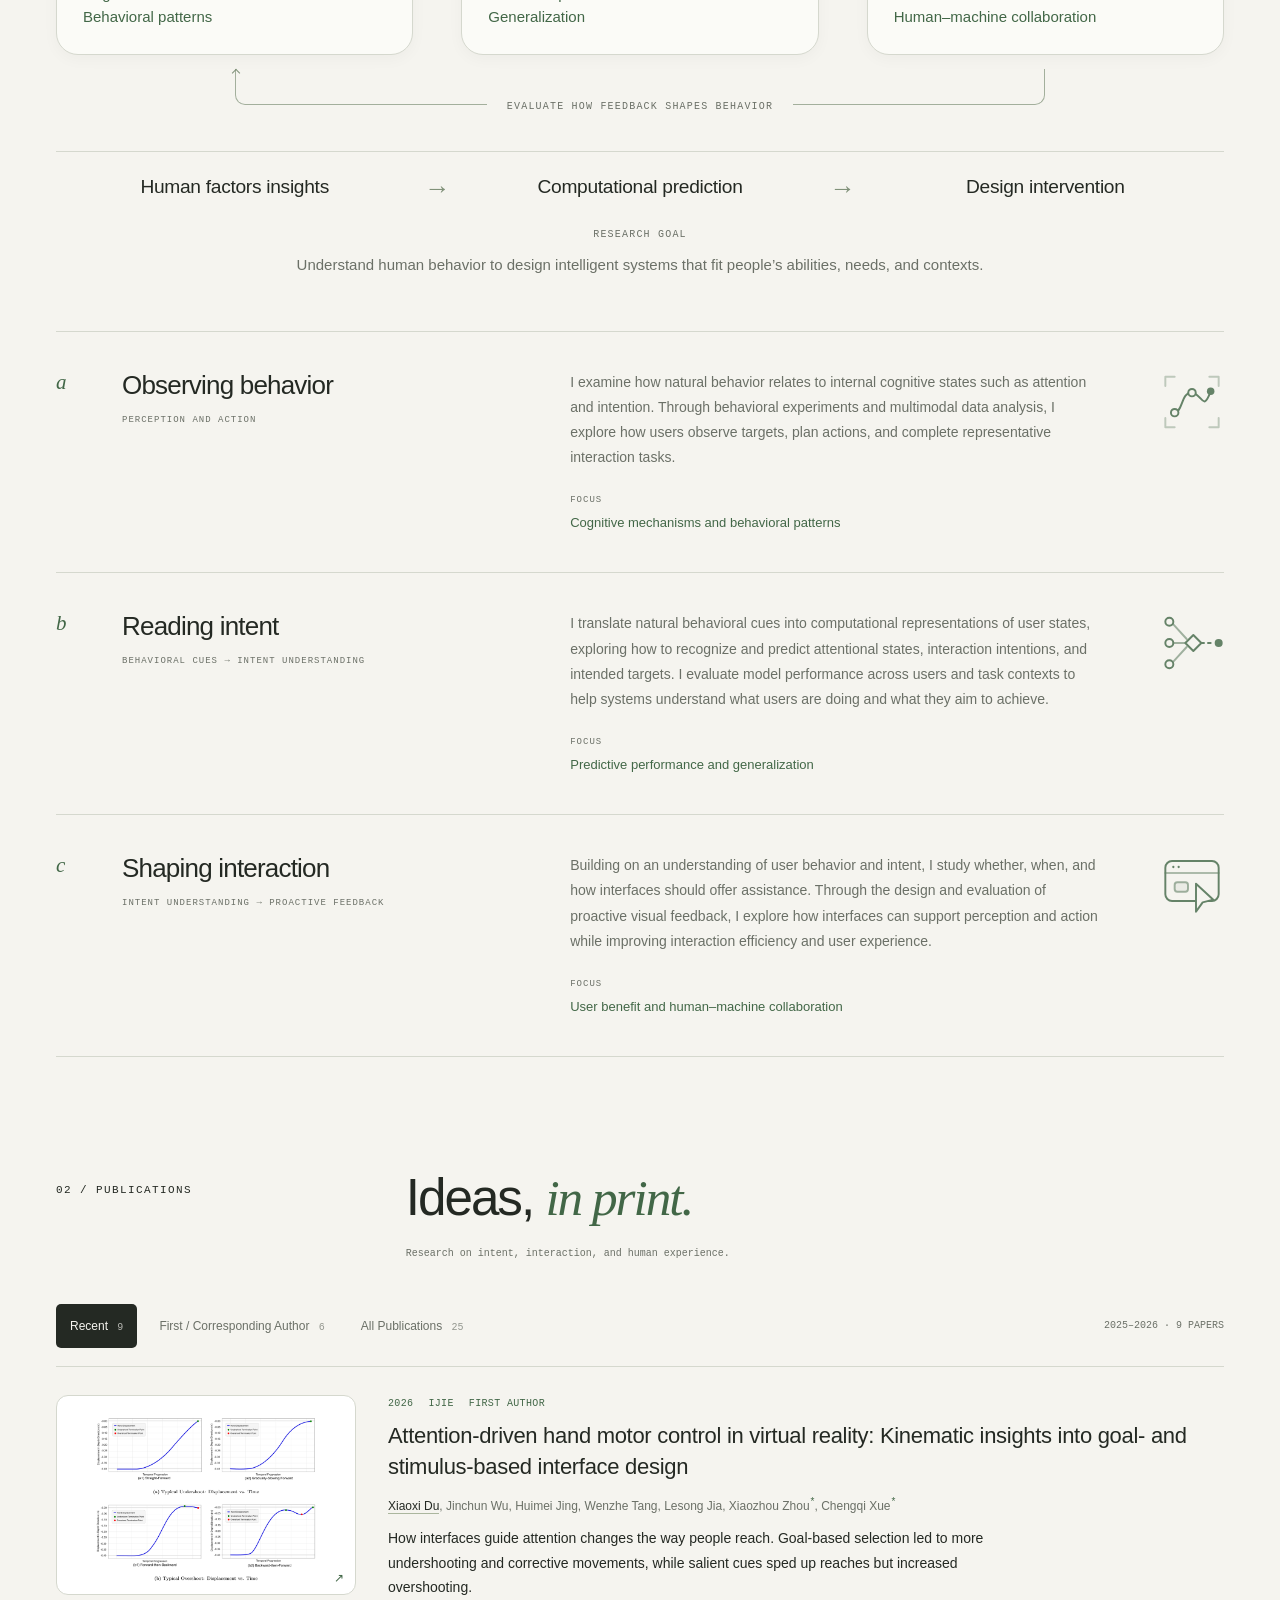
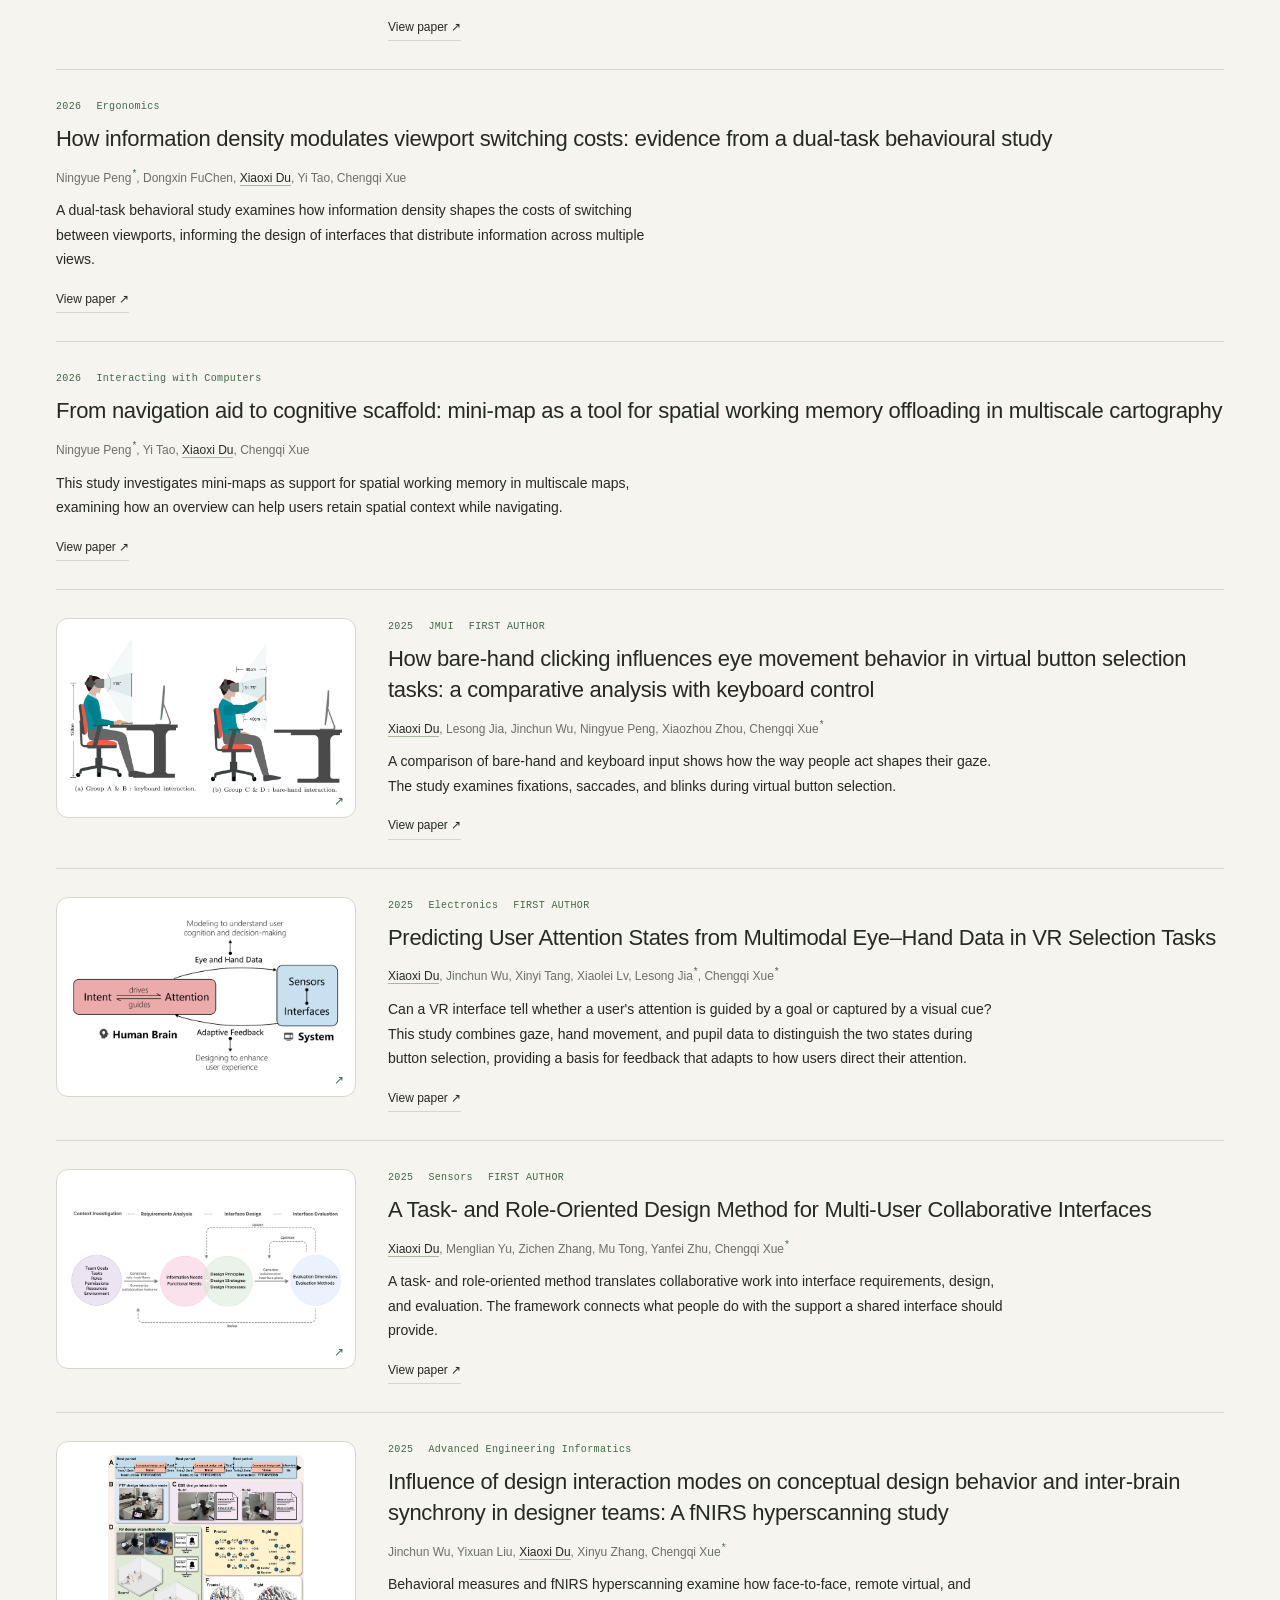
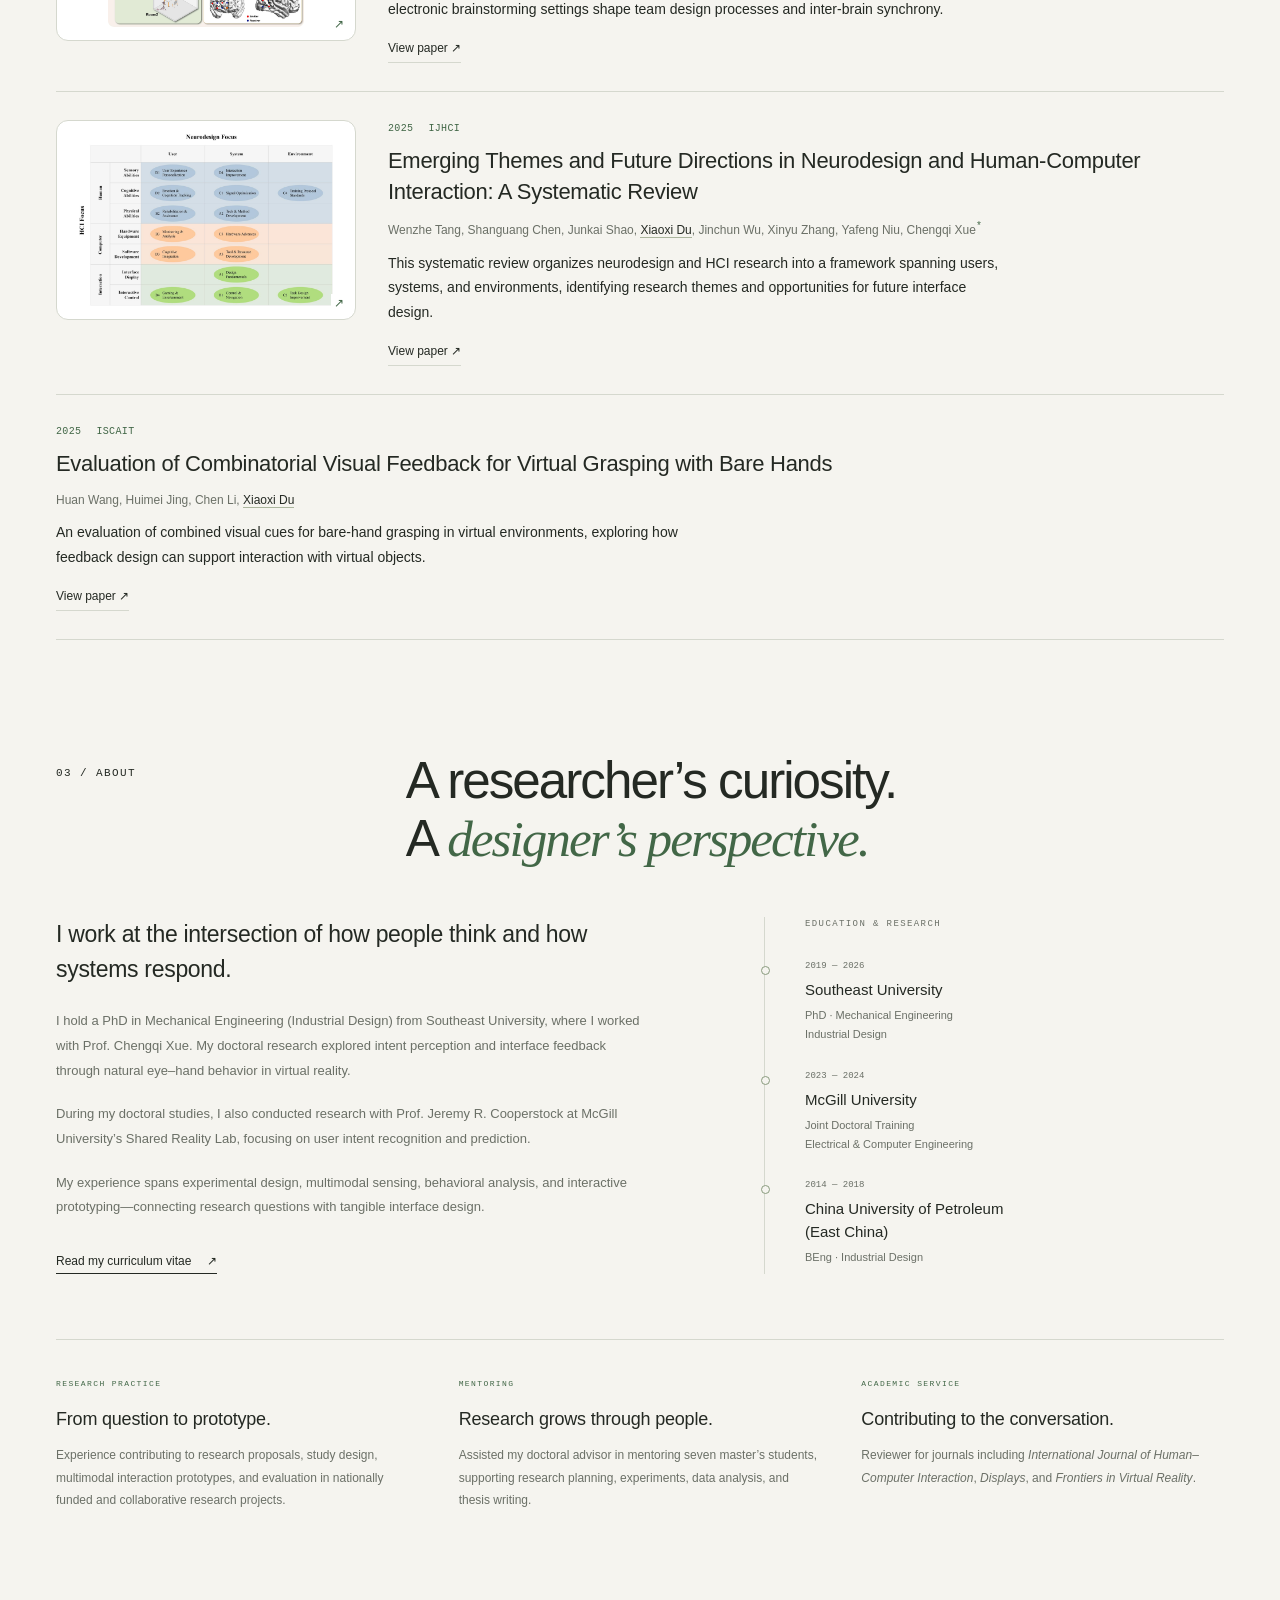
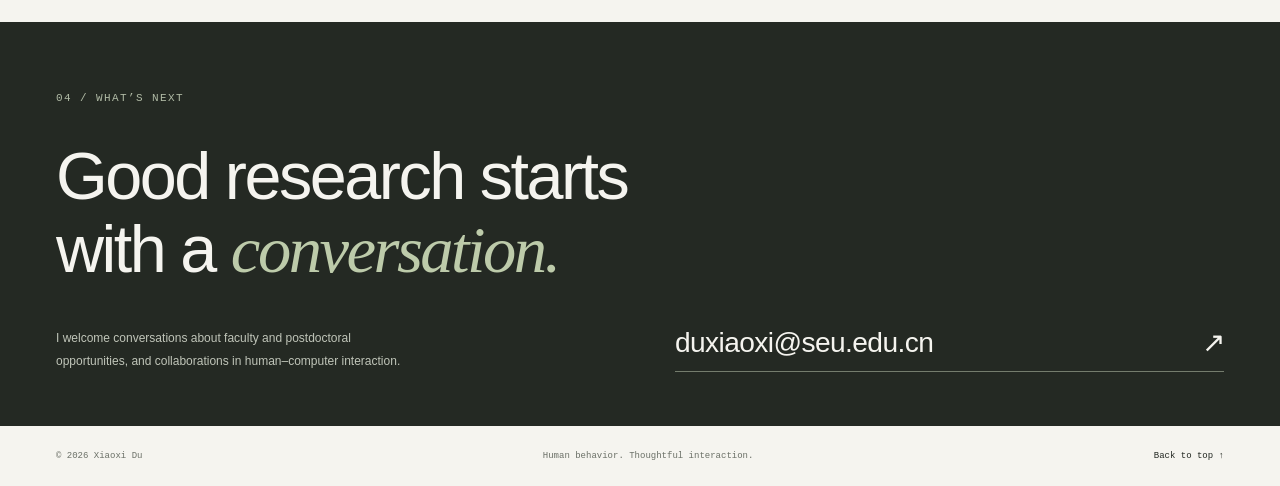
==== commit 1e850cd7: "Mark corresponding authors for six papers using author confirmation and CV evidence" ====
--- a/index.html
+++ b/index.html
@@ -11,7 +11,7 @@
   <title>Xiaoxi Du — Human–Computer Interaction</title>
   <link rel="icon" href="./favicon.svg" type="image/svg+xml">
   <link rel="stylesheet" href="./styles.css?v=publications-20261111">
-  <script src="./publications.js?v=corresponding-20261111-1" defer></script>
+  <script src="./publications.js?v=corresponding-20261111-2" defer></script>
   <script src="./figures.js?v=publications-20261111" defer></script>
   <script src="./app.js?v=publications-20261111" defer></script>
 </head>
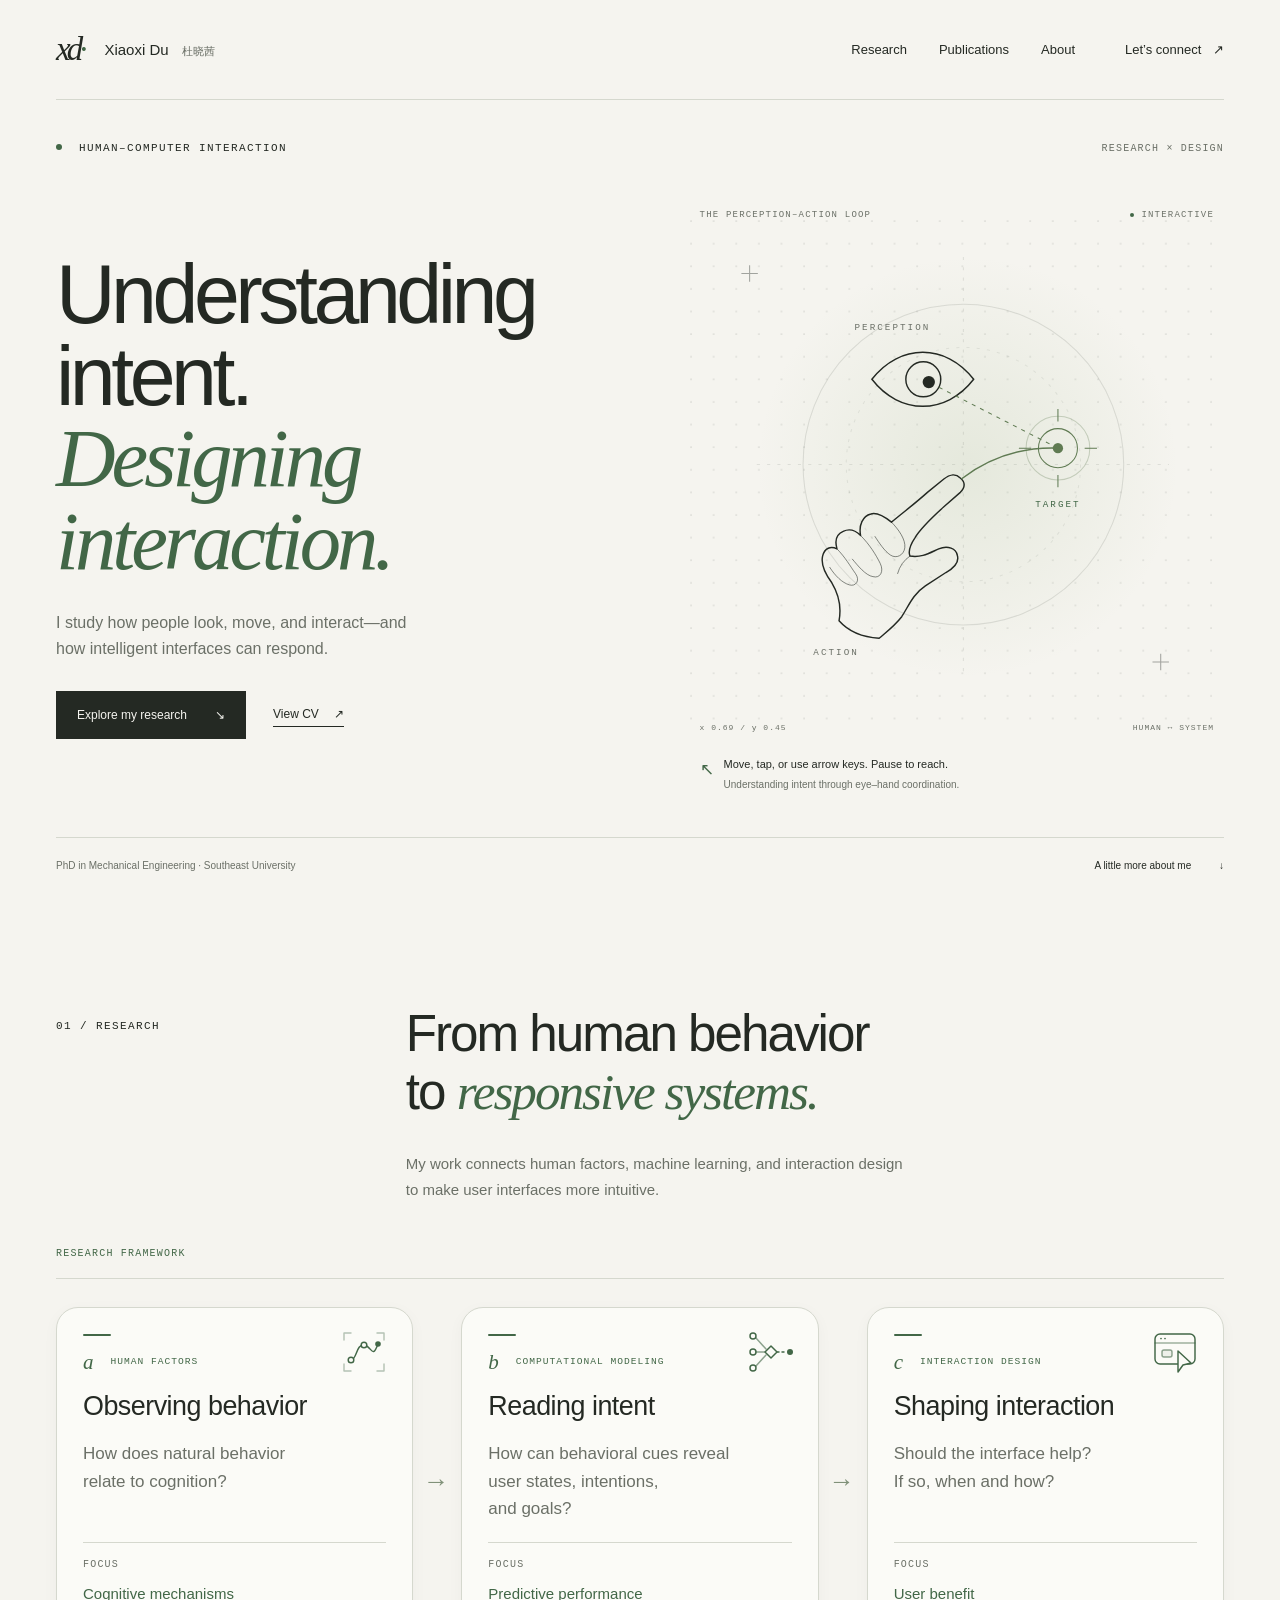
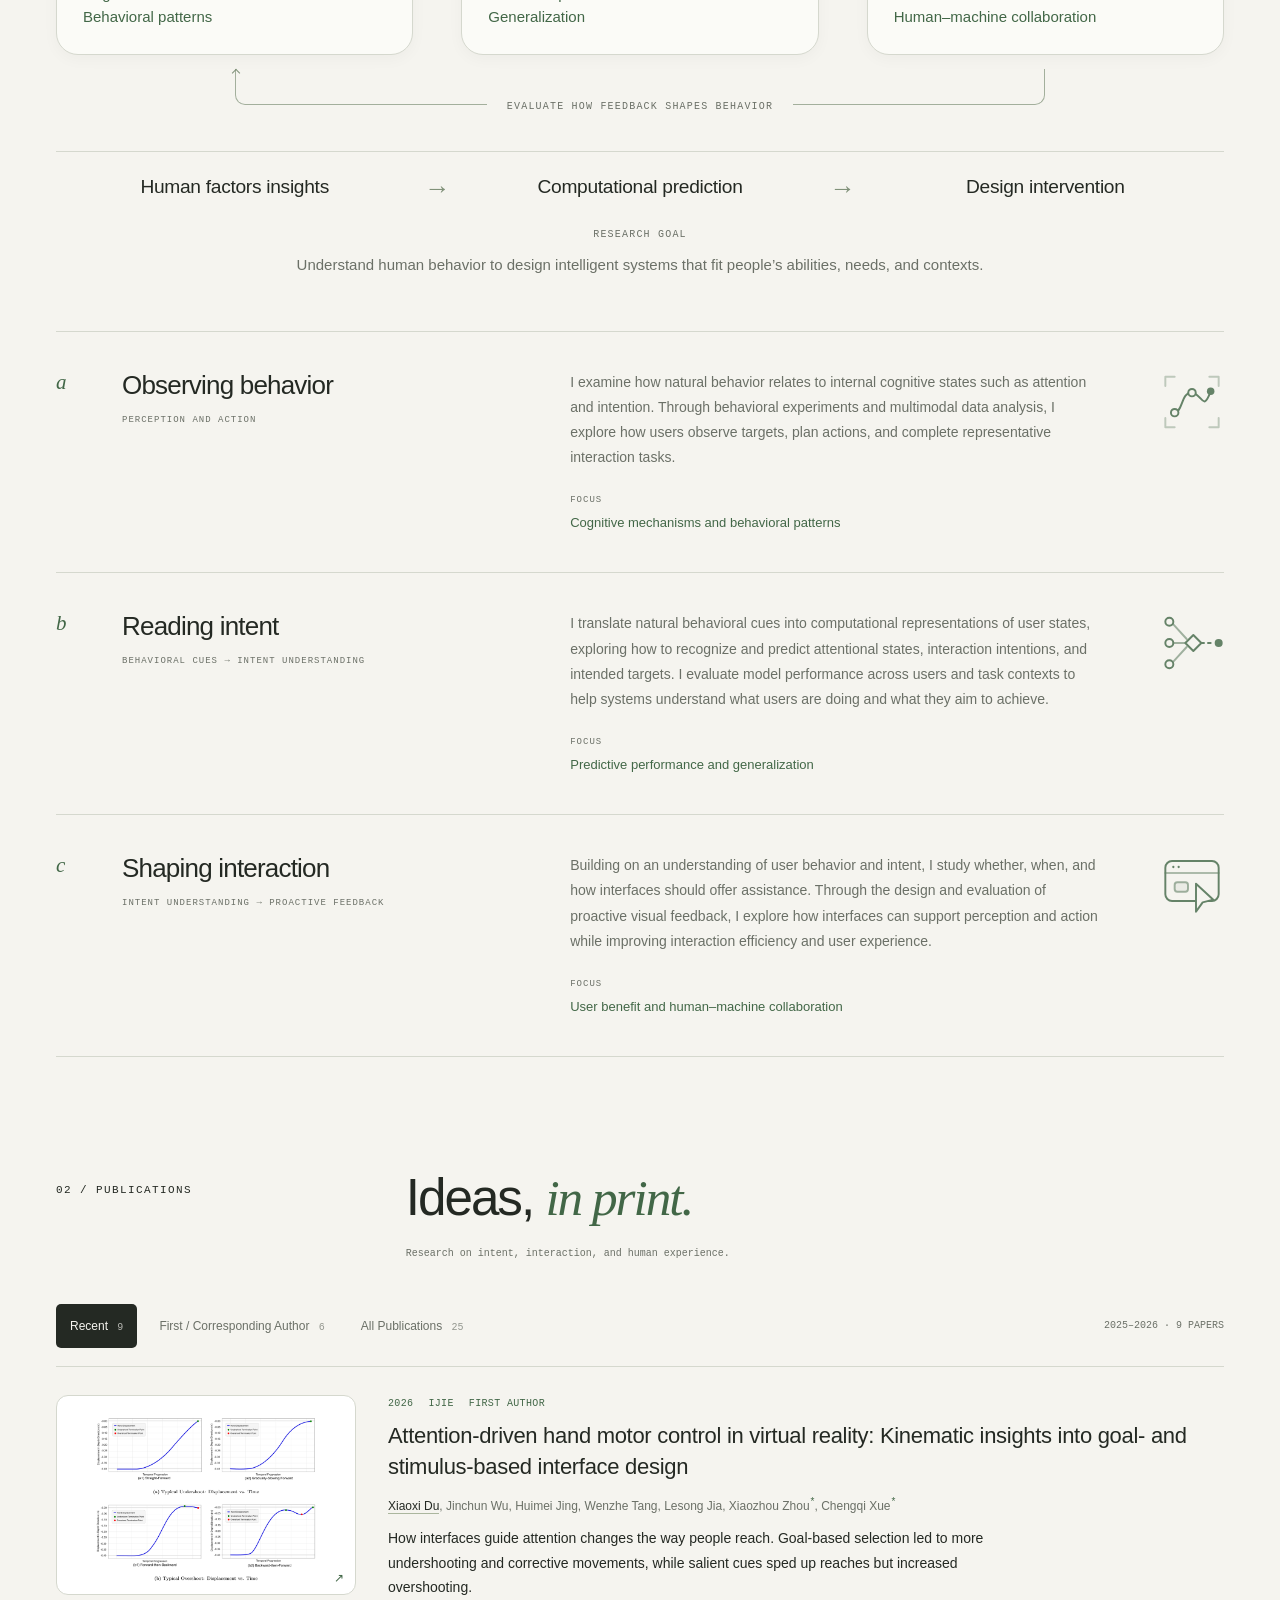
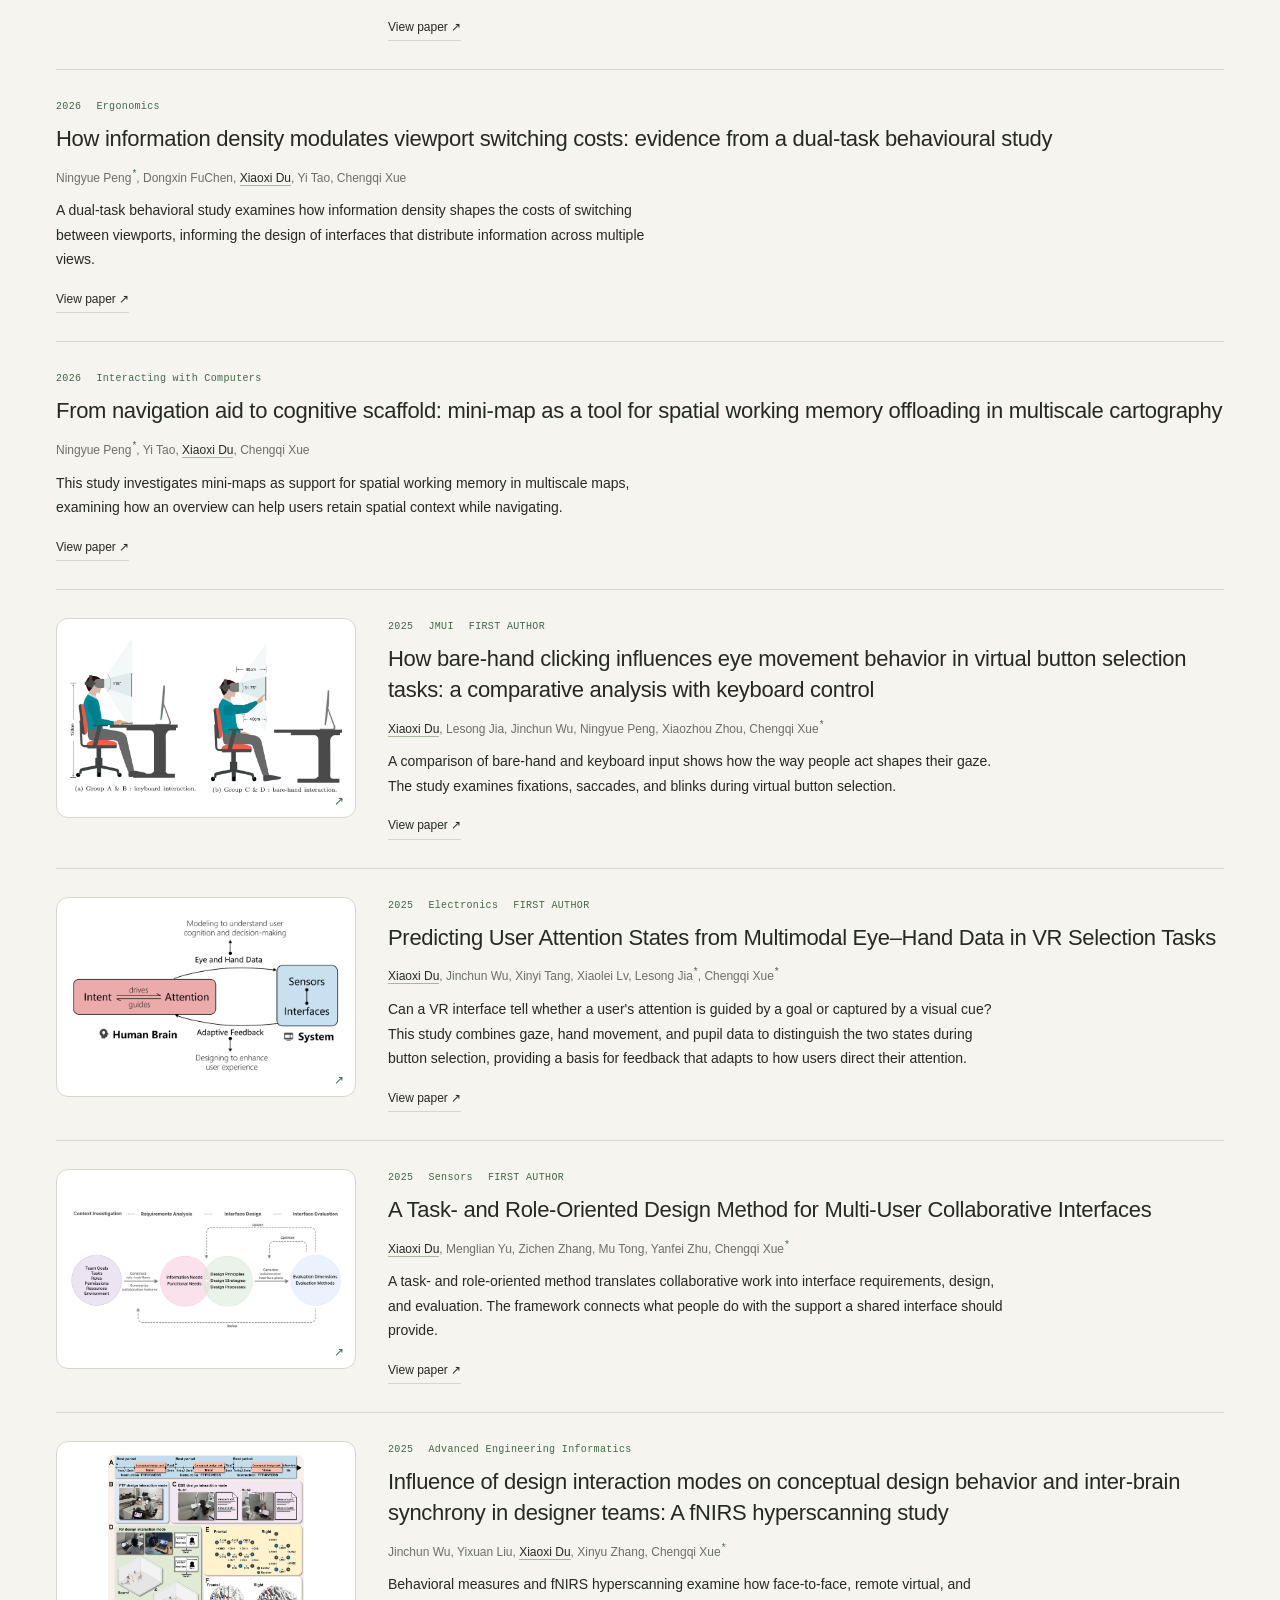
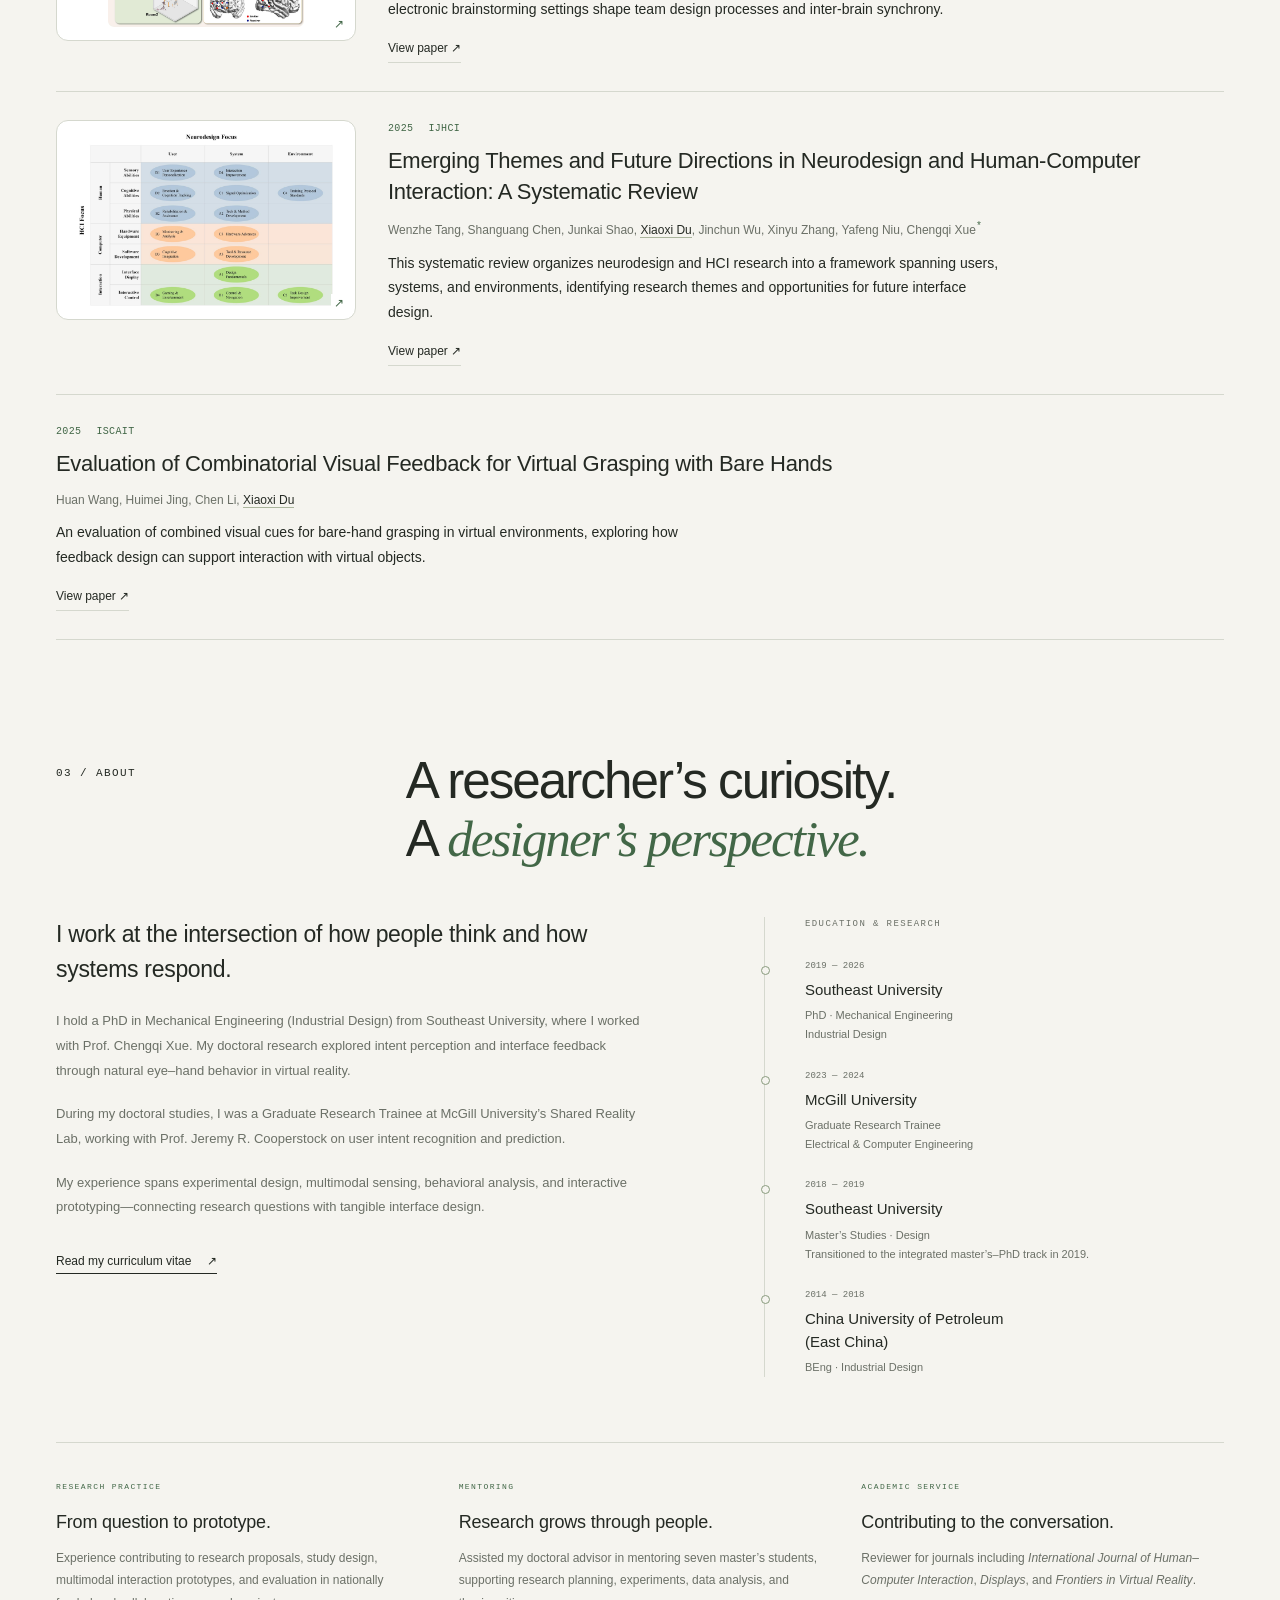
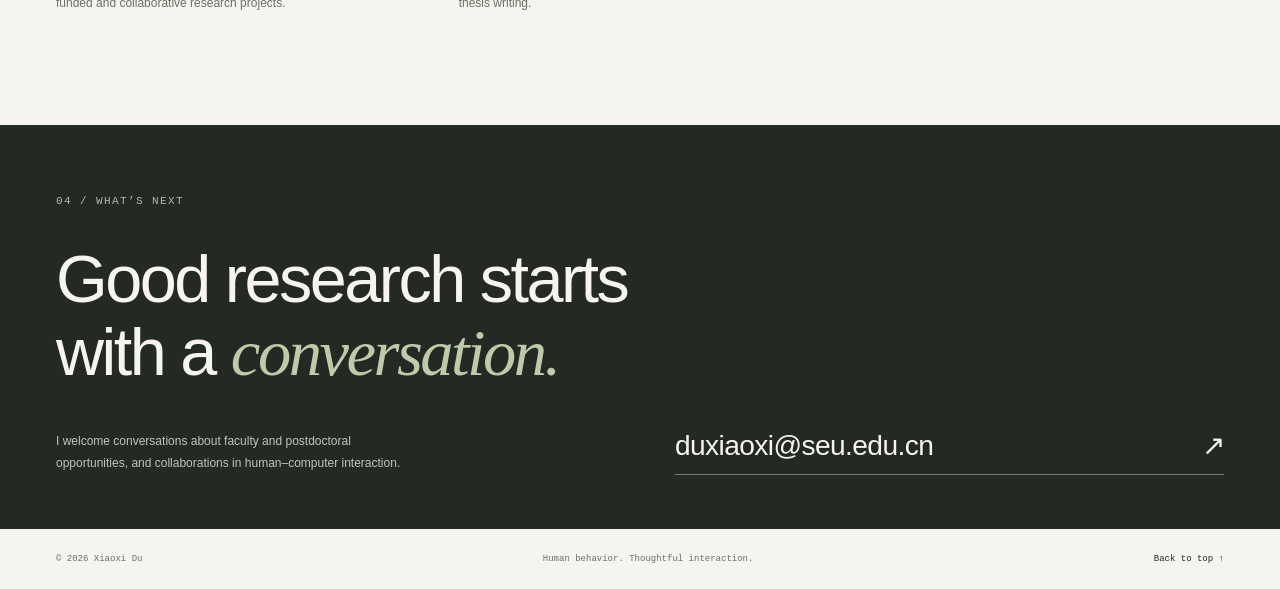
==== commit af0ef32d: "Correct McGill research trainee role and clarify master-to-doctoral progression" ====
--- a/index.html
+++ b/index.html
@@ -136,7 +136,22 @@
 
     <section id="about" class="about section wrap" aria-labelledby="about-title">
       <div class="section-heading"><span class="eyebrow">03 / ABOUT</span><h2 id="about-title">A researcher’s curiosity.<br>A <em>designer’s perspective.</em></h2></div>
-      <div class="about-grid"><div class="about-copy"><p class="large-copy">I work at the intersection of how people think and how systems respond.</p><p>I hold a PhD in Mechanical Engineering (Industrial Design) from Southeast University, where I worked with Prof. Chengqi Xue. My doctoral research explored intent perception and interface feedback through natural eye–hand behavior in virtual reality.</p><p>During my doctoral studies, I also conducted research with Prof. Jeremy R. Cooperstock at McGill University’s Shared Reality Lab, focusing on user intent recognition and prediction.</p><p>My experience spans experimental design, multimodal sensing, behavioral analysis, and interactive prototyping—connecting research questions with tangible interface design.</p><a href="./cv.html" class="text-link">Read my curriculum vitae <span aria-hidden="true">↗</span></a></div><div class="trajectory"><h3 class="eyebrow">EDUCATION & RESEARCH</h3><div class="timeline-entry"><span class="timeline-date">2019 — 2026</span><h4>Southeast University</h4><p>PhD · Mechanical Engineering<br>Industrial Design</p></div><div class="timeline-entry"><span class="timeline-date">2023 — 2024</span><h4>McGill University</h4><p>Joint Doctoral Training<br>Electrical & Computer Engineering</p></div><div class="timeline-entry"><span class="timeline-date">2014 — 2018</span><h4>China University of Petroleum<br>(East China)</h4><p>BEng · Industrial Design</p></div></div></div>
+      <div class="about-grid">
+        <div class="about-copy">
+          <p class="large-copy">I work at the intersection of how people think and how systems respond.</p>
+          <p>I hold a PhD in Mechanical Engineering (Industrial Design) from Southeast University, where I worked with Prof. Chengqi Xue. My doctoral research explored intent perception and interface feedback through natural eye–hand behavior in virtual reality.</p>
+          <p>During my doctoral studies, I was a Graduate Research Trainee at McGill University’s Shared Reality Lab, working with Prof. Jeremy R. Cooperstock on user intent recognition and prediction.</p>
+          <p>My experience spans experimental design, multimodal sensing, behavioral analysis, and interactive prototyping—connecting research questions with tangible interface design.</p>
+          <a href="./cv.html" class="text-link">Read my curriculum vitae <span aria-hidden="true">↗</span></a>
+        </div>
+        <div class="trajectory">
+          <h3 class="eyebrow">EDUCATION & RESEARCH</h3>
+          <div class="timeline-entry"><span class="timeline-date">2019 — 2026</span><h4>Southeast University</h4><p>PhD · Mechanical Engineering<br>Industrial Design</p></div>
+          <div class="timeline-entry"><span class="timeline-date">2023 — 2024</span><h4>McGill University</h4><p>Graduate Research Trainee<br>Electrical & Computer Engineering</p></div>
+          <div class="timeline-entry"><span class="timeline-date">2018 — 2019</span><h4>Southeast University</h4><p>Master’s Studies · Design<br>Transitioned to the integrated master’s–PhD track in 2019.</p></div>
+          <div class="timeline-entry"><span class="timeline-date">2014 — 2018</span><h4>China University of Petroleum<br>(East China)</h4><p>BEng · Industrial Design</p></div>
+        </div>
+      </div>
       <div class="practice-grid"><article><span class="eyebrow">RESEARCH PRACTICE</span><h3>From question to prototype.</h3><p>Experience contributing to research proposals, study design, multimodal interaction prototypes, and evaluation in nationally funded and collaborative research projects.</p></article><article><span class="eyebrow">MENTORING</span><h3>Research grows through people.</h3><p>Assisted my doctoral advisor in mentoring seven master’s students, supporting research planning, experiments, data analysis, and thesis writing.</p></article><article><span class="eyebrow">ACADEMIC SERVICE</span><h3>Contributing to the conversation.</h3><p>Reviewer for journals including <i>International Journal of Human–Computer Interaction</i>, <i>Displays</i>, and <i>Frontiers in Virtual Reality</i>.</p></article></div>
     </section>
 
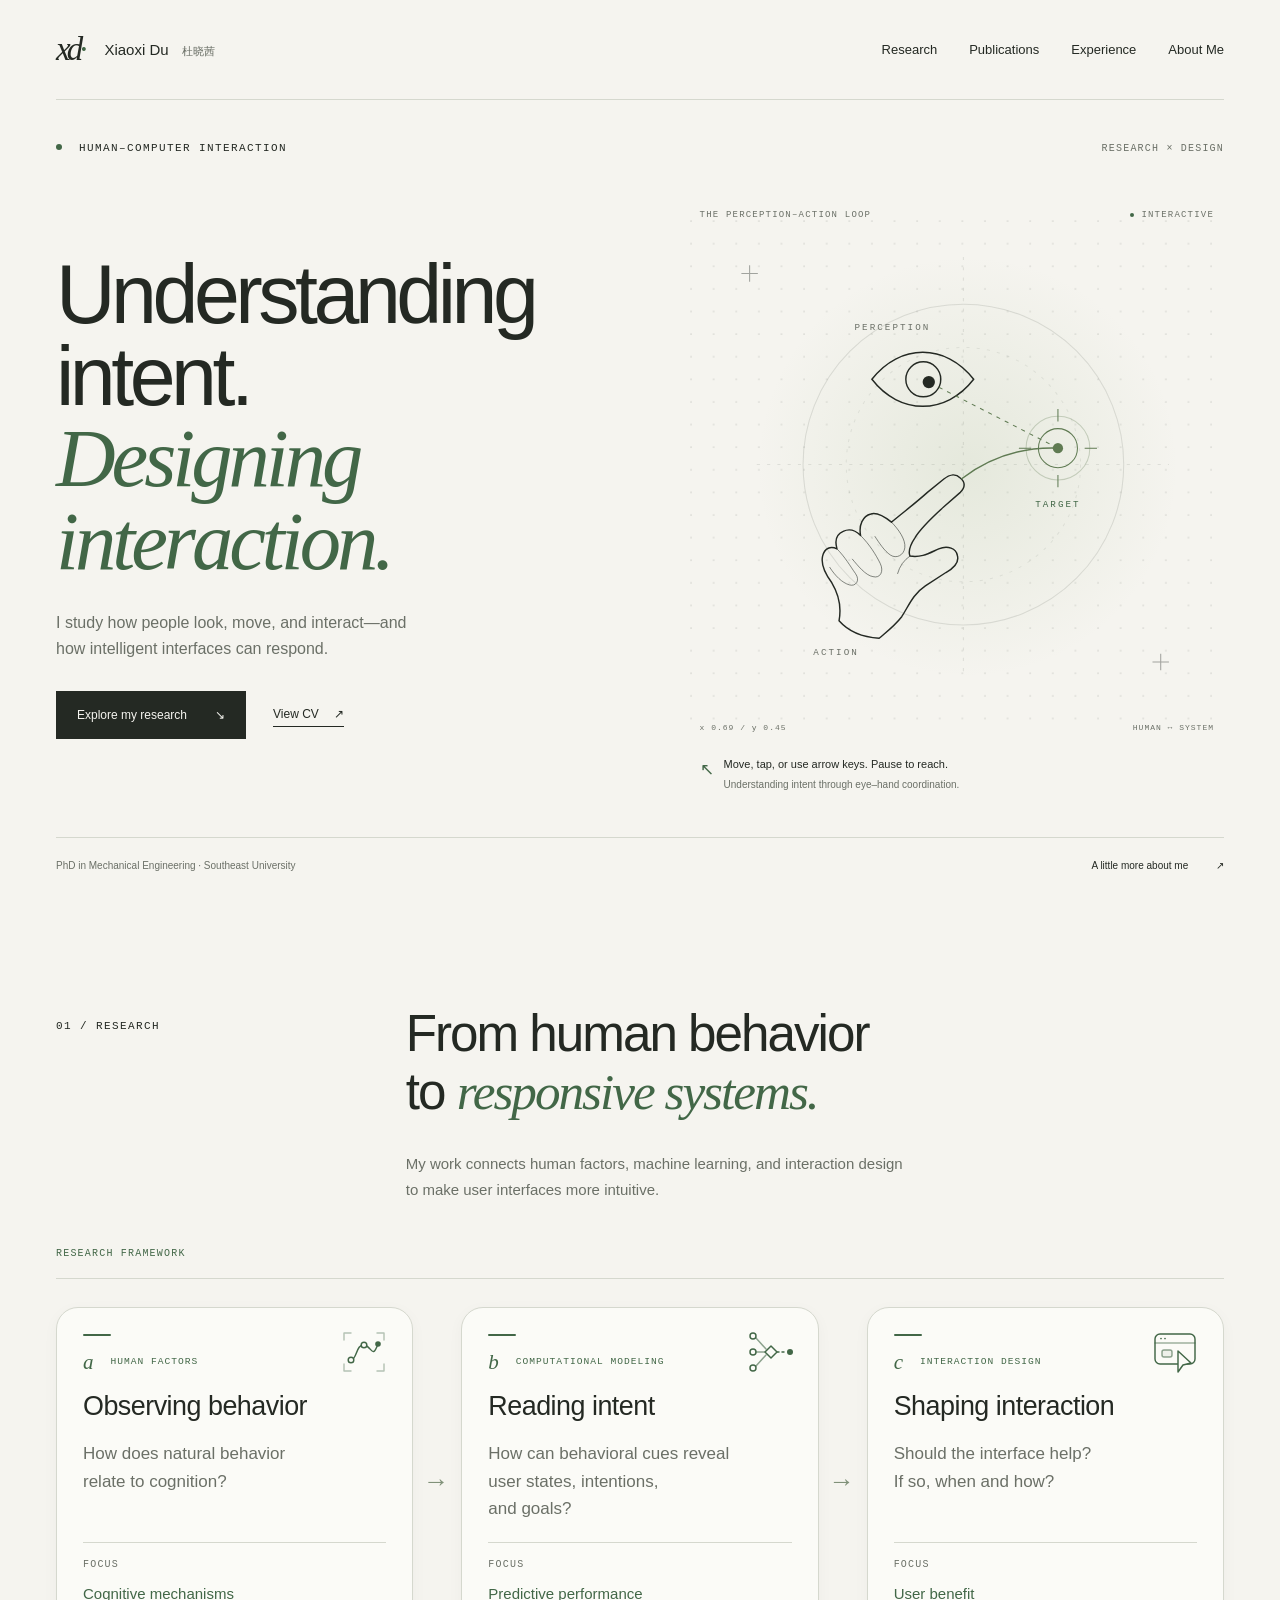
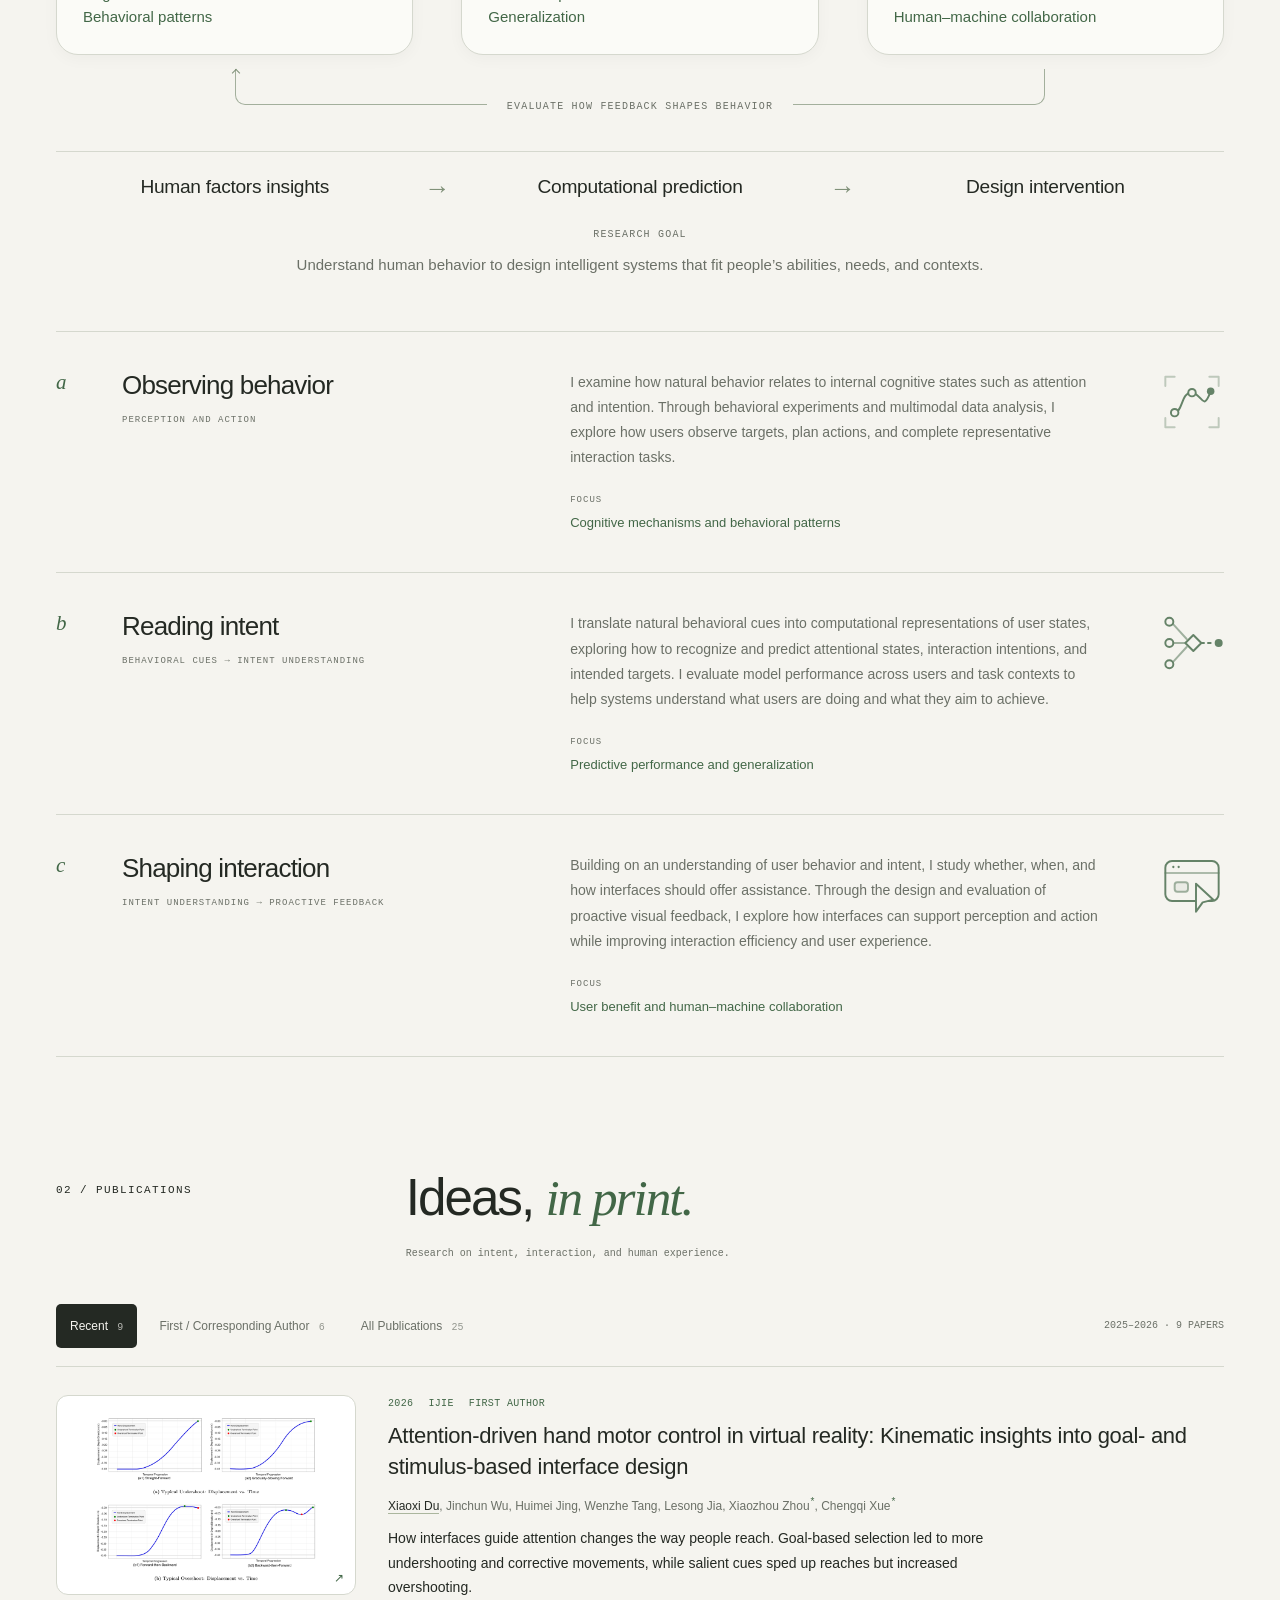
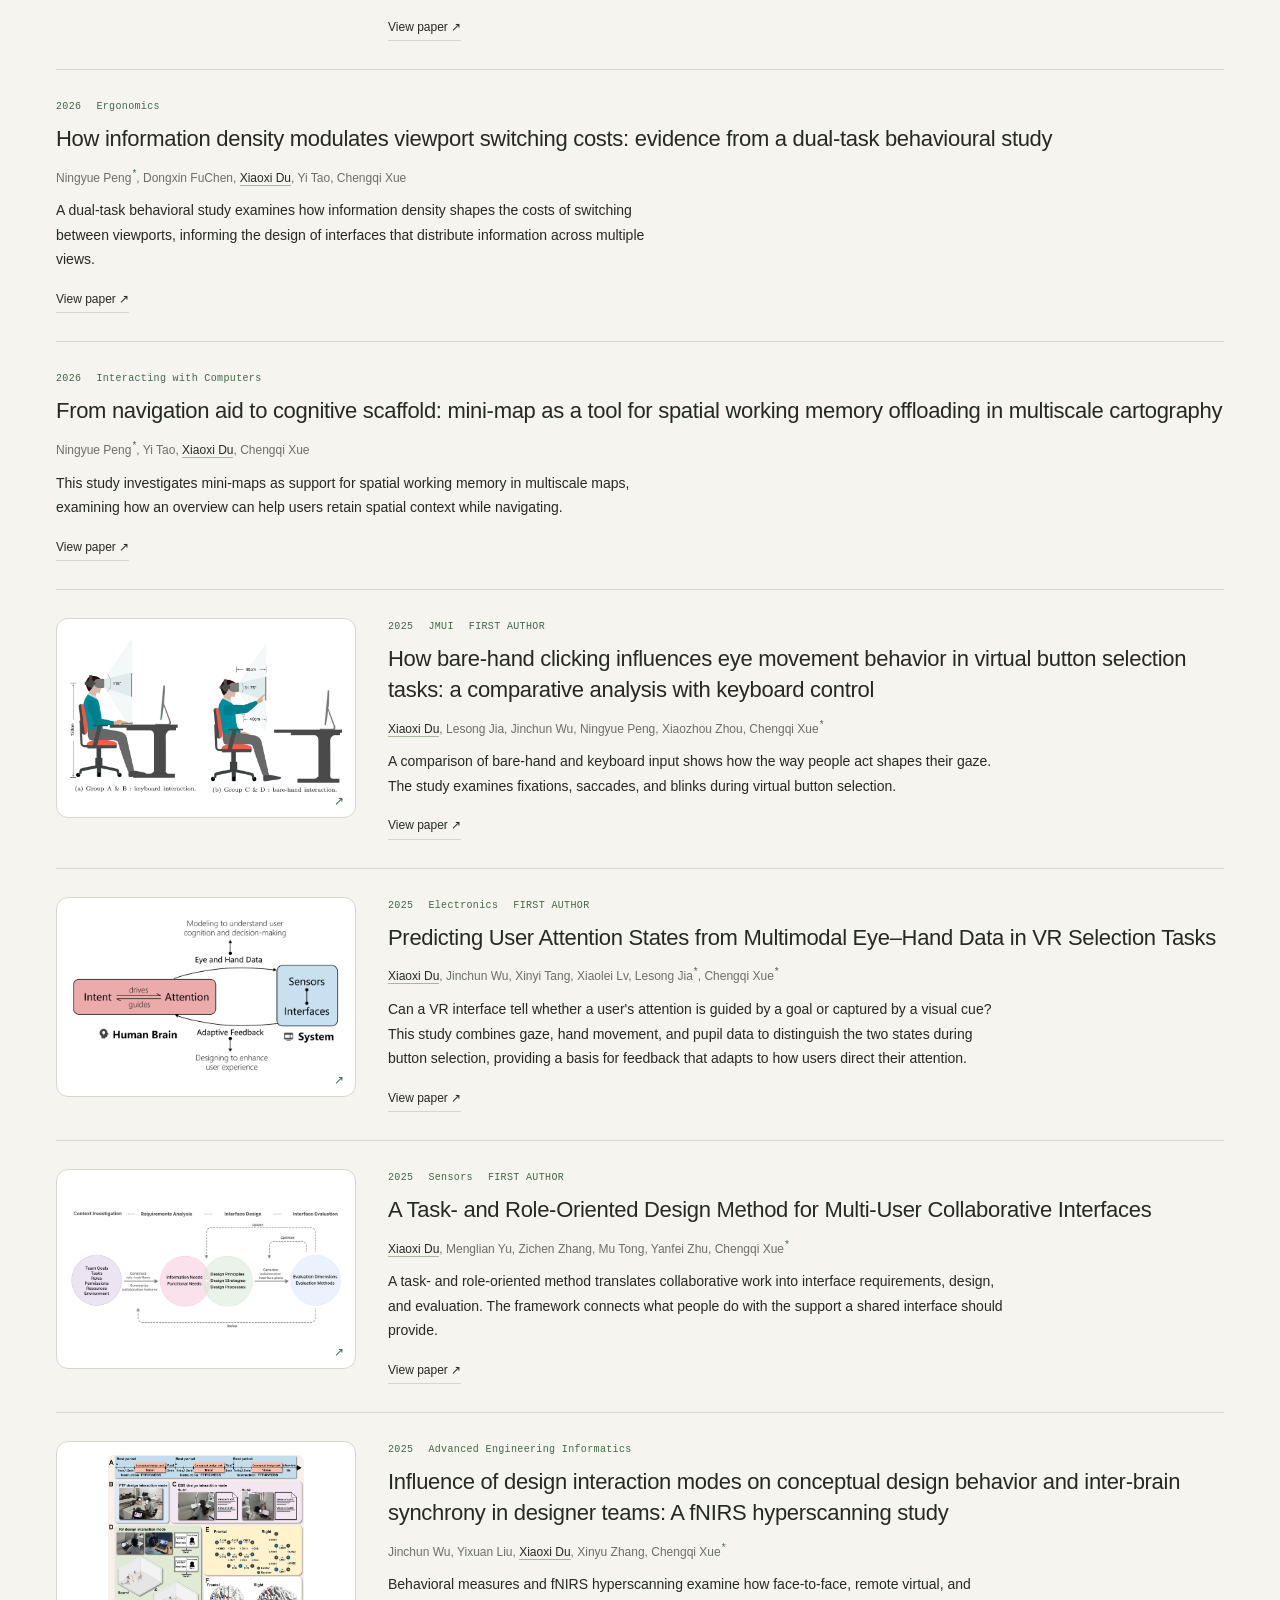
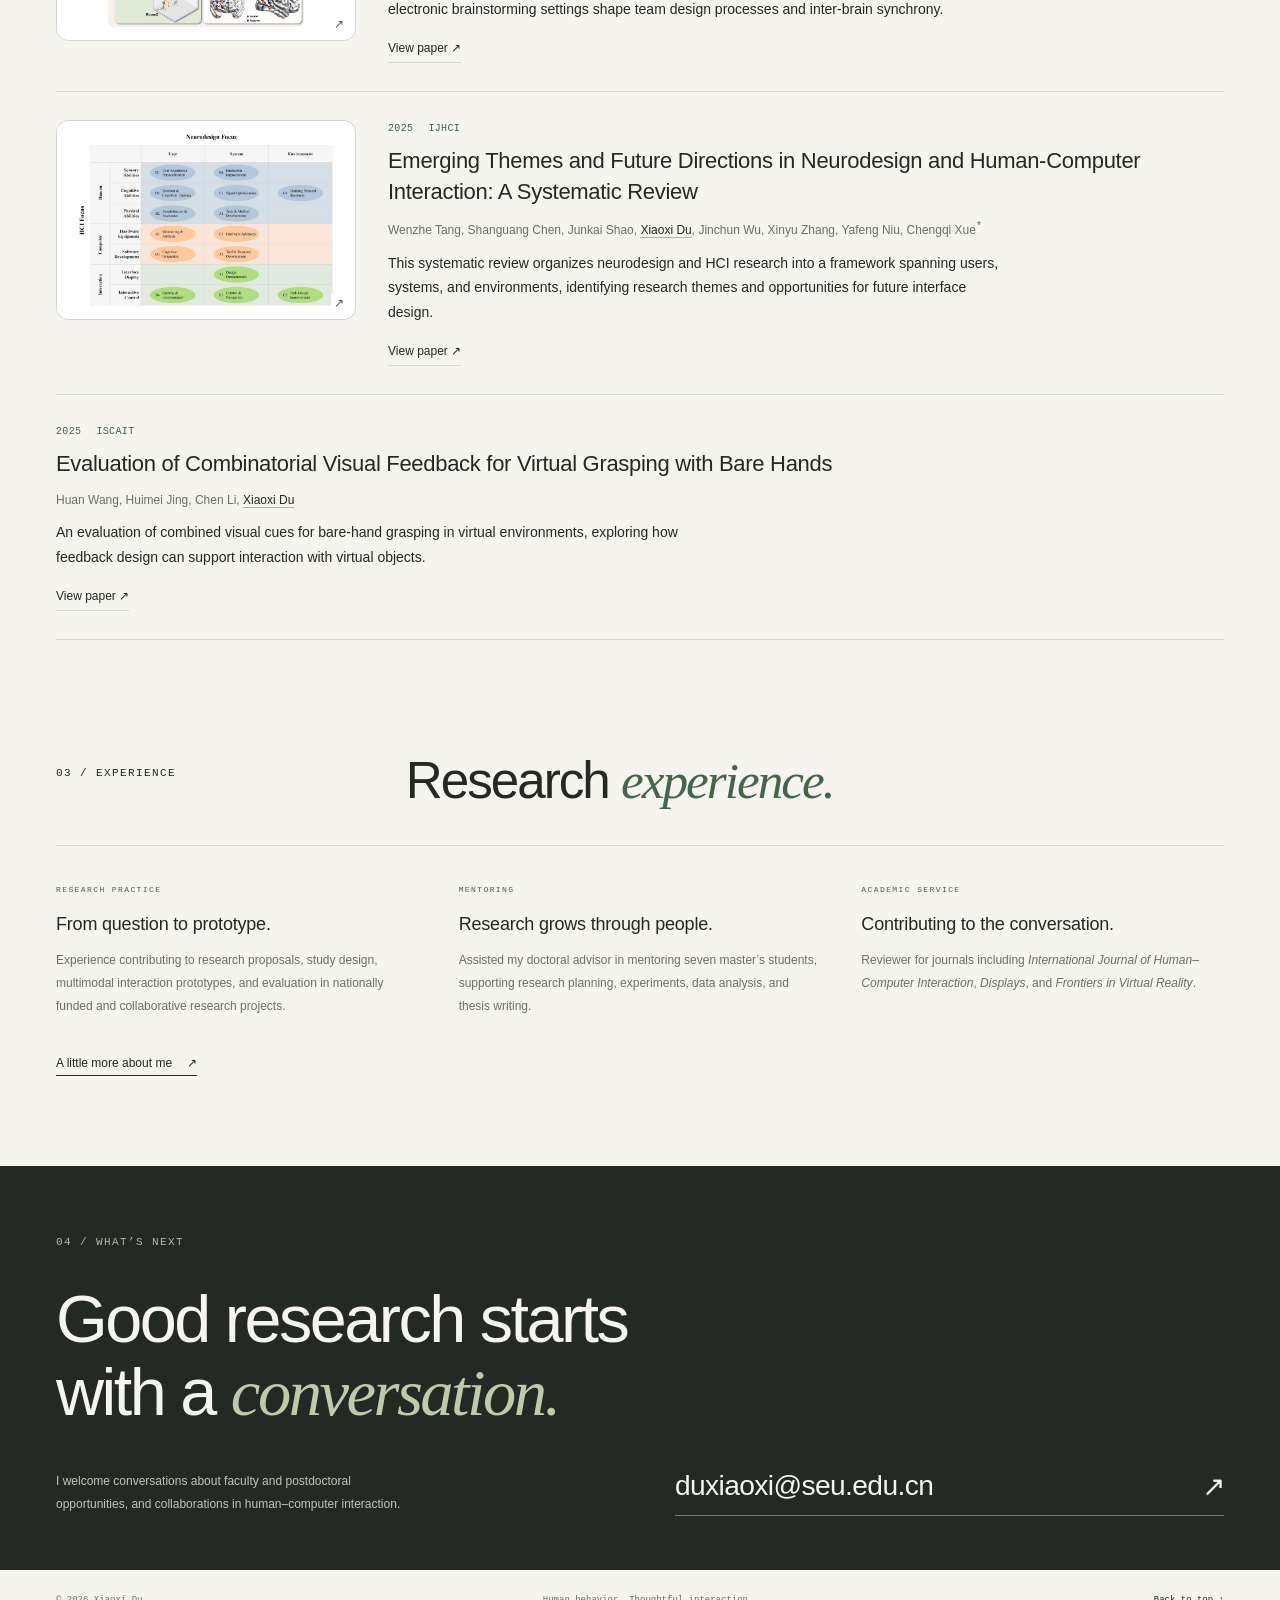
==== commit 515bb48b: "Add personal About Me page with animated interests, education, and opportunities" ====
--- a/index.html
+++ b/index.html
@@ -10,16 +10,16 @@
   <meta property="og:type" content="website">
   <title>Xiaoxi Du — Human–Computer Interaction</title>
   <link rel="icon" href="./favicon.svg" type="image/svg+xml">
-  <link rel="stylesheet" href="./styles.css?v=publications-20261111">
+  <link rel="stylesheet" href="./styles.css?v=about-20261112">
   <script src="./publications.js?v=corresponding-20261111-2" defer></script>
   <script src="./figures.js?v=publications-20261111" defer></script>
   <script src="./app.js?v=publications-20261111" defer></script>
 </head>
 <body>
   <a class="skip-link" href="#main">Skip to content</a>
-  <header class="header wrap">
+  <header class="header wrap site-header">
     <a class="identity" href="#" aria-label="Xiaoxi Du, home"><span class="monogram" aria-hidden="true">xd<span>·</span></span><span>Xiaoxi Du <span class="name-zh" lang="zh">杜晓茜</span></span></a>
-    <nav aria-label="Main navigation"><a href="#research">Research</a><a href="#publications">Publications</a><a href="#about">About</a><a href="#contact" class="nav-contact">Let’s connect <span aria-hidden="true">↗</span></a></nav>
+    <nav class="site-nav" aria-label="Main navigation"><a href="#research">Research</a><a href="#publications">Publications</a><a href="#experience">Experience</a><a href="./about.html">About Me</a></nav>
   </header>
   <main id="main">
     <section class="hero wrap" aria-labelledby="hero-title">
@@ -58,7 +58,7 @@
           <p class="figure-caption"><span class="caption-arrow" aria-hidden="true">↖</span> Move, tap, or use arrow keys. Pause to reach.<br><span class="caption-muted">Understanding intent through eye–hand coordination.</span></p>
         </div>
       </div>
-      <div class="hero-foot"><span>PhD in Mechanical Engineering · Southeast University</span><a href="#about">A little more about me <span aria-hidden="true">↓</span></a></div>
+      <div class="hero-foot"><span>PhD in Mechanical Engineering · Southeast University</span><a href="./about.html">A little more about me <span aria-hidden="true">↗</span></a></div>
     </section>
 
     <section id="research" class="research section wrap" aria-labelledby="research-title">
@@ -134,25 +134,10 @@
       <noscript><p>Enable JavaScript to filter the publication list, or <a href="./cv.html">view the research overview in my CV</a>.</p></noscript>
     </section>
 
-    <section id="about" class="about section wrap" aria-labelledby="about-title">
-      <div class="section-heading"><span class="eyebrow">03 / ABOUT</span><h2 id="about-title">A researcher’s curiosity.<br>A <em>designer’s perspective.</em></h2></div>
-      <div class="about-grid">
-        <div class="about-copy">
-          <p class="large-copy">I work at the intersection of how people think and how systems respond.</p>
-          <p>I hold a PhD in Mechanical Engineering (Industrial Design) from Southeast University, where I worked with Prof. Chengqi Xue. My doctoral research explored intent perception and interface feedback through natural eye–hand behavior in virtual reality.</p>
-          <p>During my doctoral studies, I was a Graduate Research Trainee at McGill University’s Shared Reality Lab, working with Prof. Jeremy R. Cooperstock on user intent recognition and prediction.</p>
-          <p>My experience spans experimental design, multimodal sensing, behavioral analysis, and interactive prototyping—connecting research questions with tangible interface design.</p>
-          <a href="./cv.html" class="text-link">Read my curriculum vitae <span aria-hidden="true">↗</span></a>
-        </div>
-        <div class="trajectory">
-          <h3 class="eyebrow">EDUCATION & RESEARCH</h3>
-          <div class="timeline-entry"><span class="timeline-date">2019 — 2026</span><h4>Southeast University</h4><p>PhD · Mechanical Engineering<br>Industrial Design</p></div>
-          <div class="timeline-entry"><span class="timeline-date">2023 — 2024</span><h4>McGill University</h4><p>Graduate Research Trainee<br>Electrical & Computer Engineering</p></div>
-          <div class="timeline-entry"><span class="timeline-date">2018 — 2019</span><h4>Southeast University</h4><p>Master’s Studies · Design<br>Transitioned to the integrated master’s–PhD track in 2019.</p></div>
-          <div class="timeline-entry"><span class="timeline-date">2014 — 2018</span><h4>China University of Petroleum<br>(East China)</h4><p>BEng · Industrial Design</p></div>
-        </div>
-      </div>
-      <div class="practice-grid"><article><span class="eyebrow">RESEARCH PRACTICE</span><h3>From question to prototype.</h3><p>Experience contributing to research proposals, study design, multimodal interaction prototypes, and evaluation in nationally funded and collaborative research projects.</p></article><article><span class="eyebrow">MENTORING</span><h3>Research grows through people.</h3><p>Assisted my doctoral advisor in mentoring seven master’s students, supporting research planning, experiments, data analysis, and thesis writing.</p></article><article><span class="eyebrow">ACADEMIC SERVICE</span><h3>Contributing to the conversation.</h3><p>Reviewer for journals including <i>International Journal of Human–Computer Interaction</i>, <i>Displays</i>, and <i>Frontiers in Virtual Reality</i>.</p></article></div>
+    <section id="experience" class="experience-summary section wrap" aria-labelledby="experience-title">
+      <div class="section-heading"><span class="eyebrow">03 / EXPERIENCE</span><h2 id="experience-title">Research <em>experience.</em></h2></div>
+      <div class="practice-grid"><article><span class="eyebrow">RESEARCH PRACTICE</span><h3>From question to prototype.</h3><p>Experience contributing to research proposals, study design, multimodal interaction prototypes, and evaluation in nationally funded and collaborative research projects.</p></article><article><span class="eyebrow">MENTORING</span><h3>Research grows through people.</h3><p>Assisted my doctoral advisor in mentoring seven master’s students, supporting research planning, experiments, data analysis, and thesis writing.</p></article><article><span class="eyebrow">ACADEMIC SERVICE</span><h3>Contributing to the conversation.</h3><p>Reviewer for journals including <i>International Journal of Human–Computer Interaction</i>, <i>Displays</i>, and <i>Frontiers in Virtual Reality</i>.</p></article></div>
+      <p class="about-page-link" id="about"><a href="./about.html" class="text-link">A little more about me <span aria-hidden="true">↗</span></a></p>
     </section>
 
     <section id="contact" class="contact" aria-labelledby="contact-title"><div class="wrap contact-inner"><span class="eyebrow">04 / WHAT’S NEXT</span><h2 id="contact-title">Good research starts<br>with a <em>conversation.</em></h2><div class="contact-bottom"><p>I welcome conversations about faculty and postdoctoral opportunities, and collaborations in human–computer interaction.</p><a class="contact-email" href="mailto:duxiaoxi@seu.edu.cn">duxiaoxi@seu.edu.cn <span aria-hidden="true">↗</span></a></div></div></section>
--- a/styles.css
+++ b/styles.css
@@ -132,3 +132,11 @@
   .publications .publication-item-compact h3{font-size:17px}
   .publications .publication-item-compact .publication-authors{font-size:11px}
 }
+
+/* Shared navigation for the standalone About page and the homepage. */
+.site-header .site-nav a,.site-header .site-nav a:nth-child(3){display:inline-flex;align-items:center;min-height:36px}
+.site-header .site-nav a[aria-current="page"]{color:var(--green);text-decoration:underline;text-underline-offset:7px;text-decoration-thickness:1px}
+.experience-summary{padding-bottom:90px}
+.experience-summary .practice-grid{margin-top:5px}
+.about-page-link{margin:30px 0 0}
+@media(max-width:700px){.site-header{height:auto;min-height:100px;padding:16px 0 8px;flex-wrap:wrap;gap:6px}.site-header .site-nav{width:100%;justify-content:space-between;gap:8px;font-size:11px}.site-header .site-nav a{min-height:44px}.experience-summary{padding-bottom:55px}}
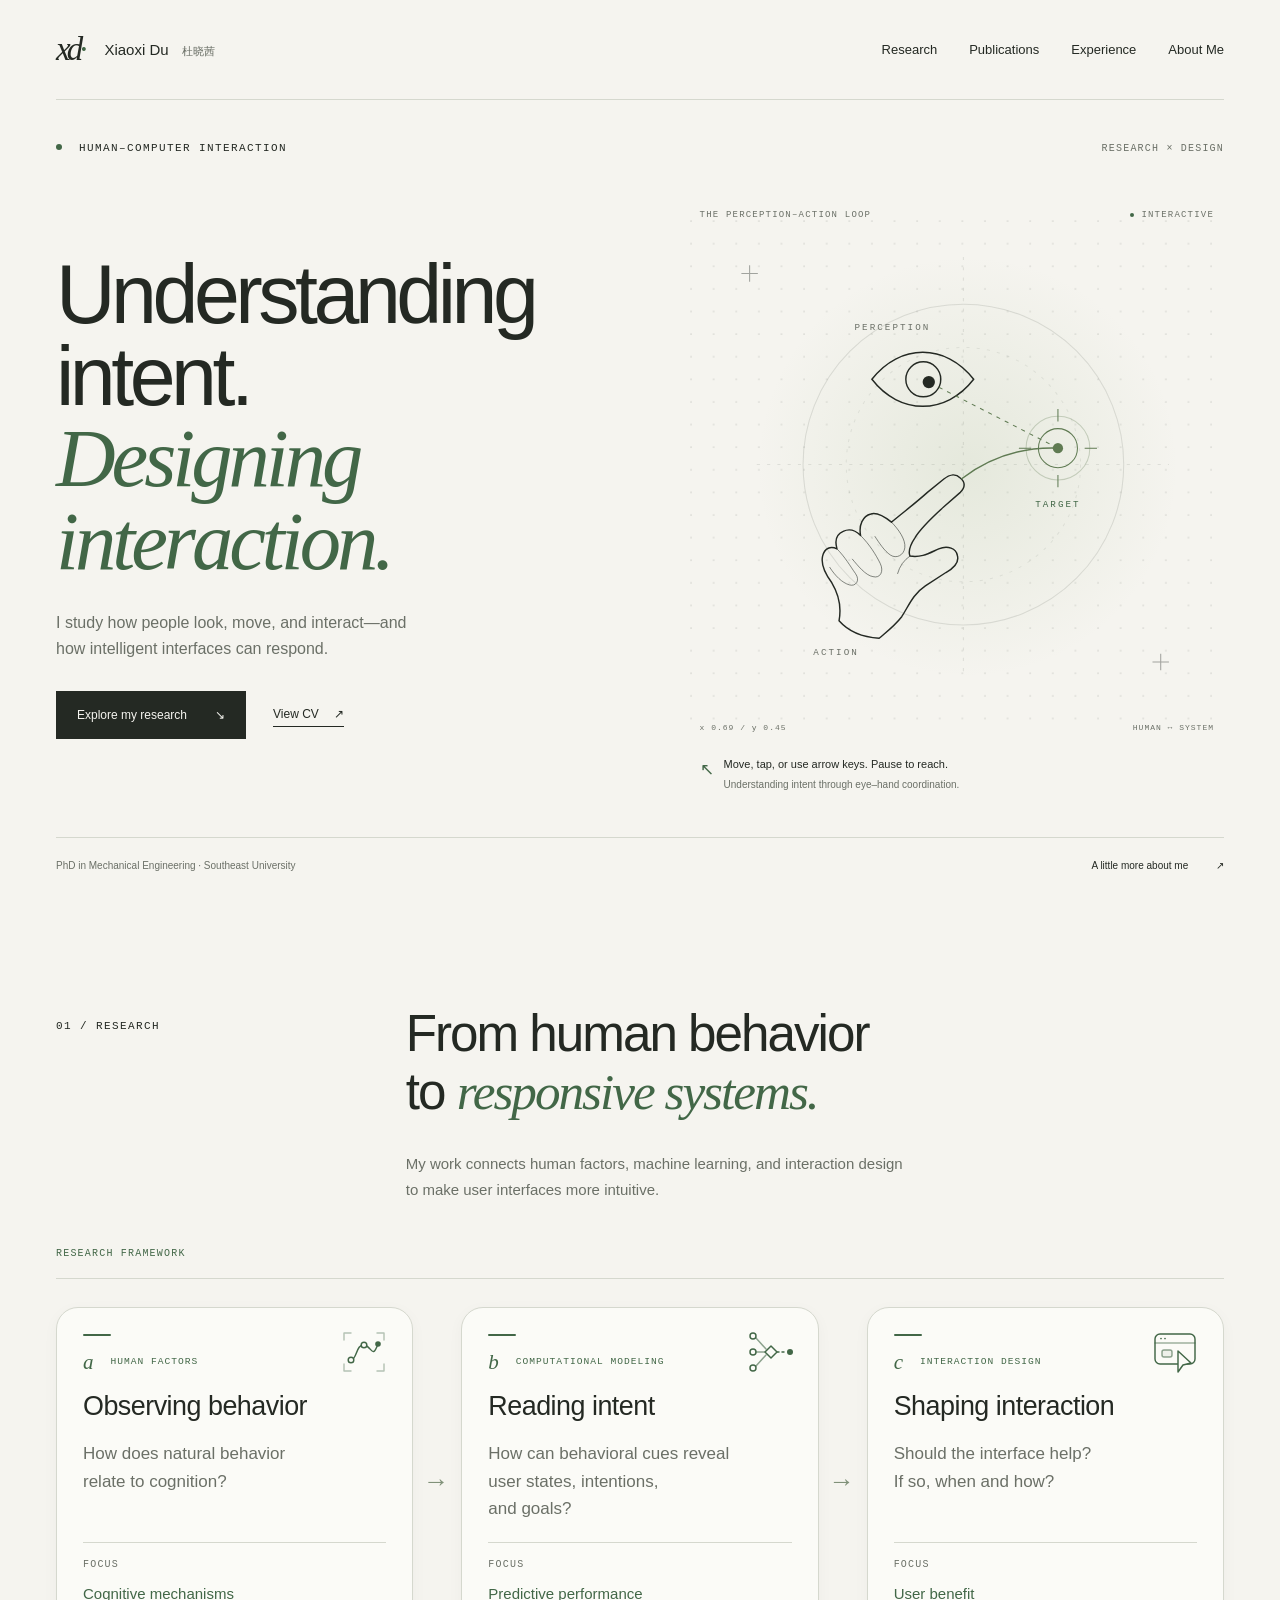
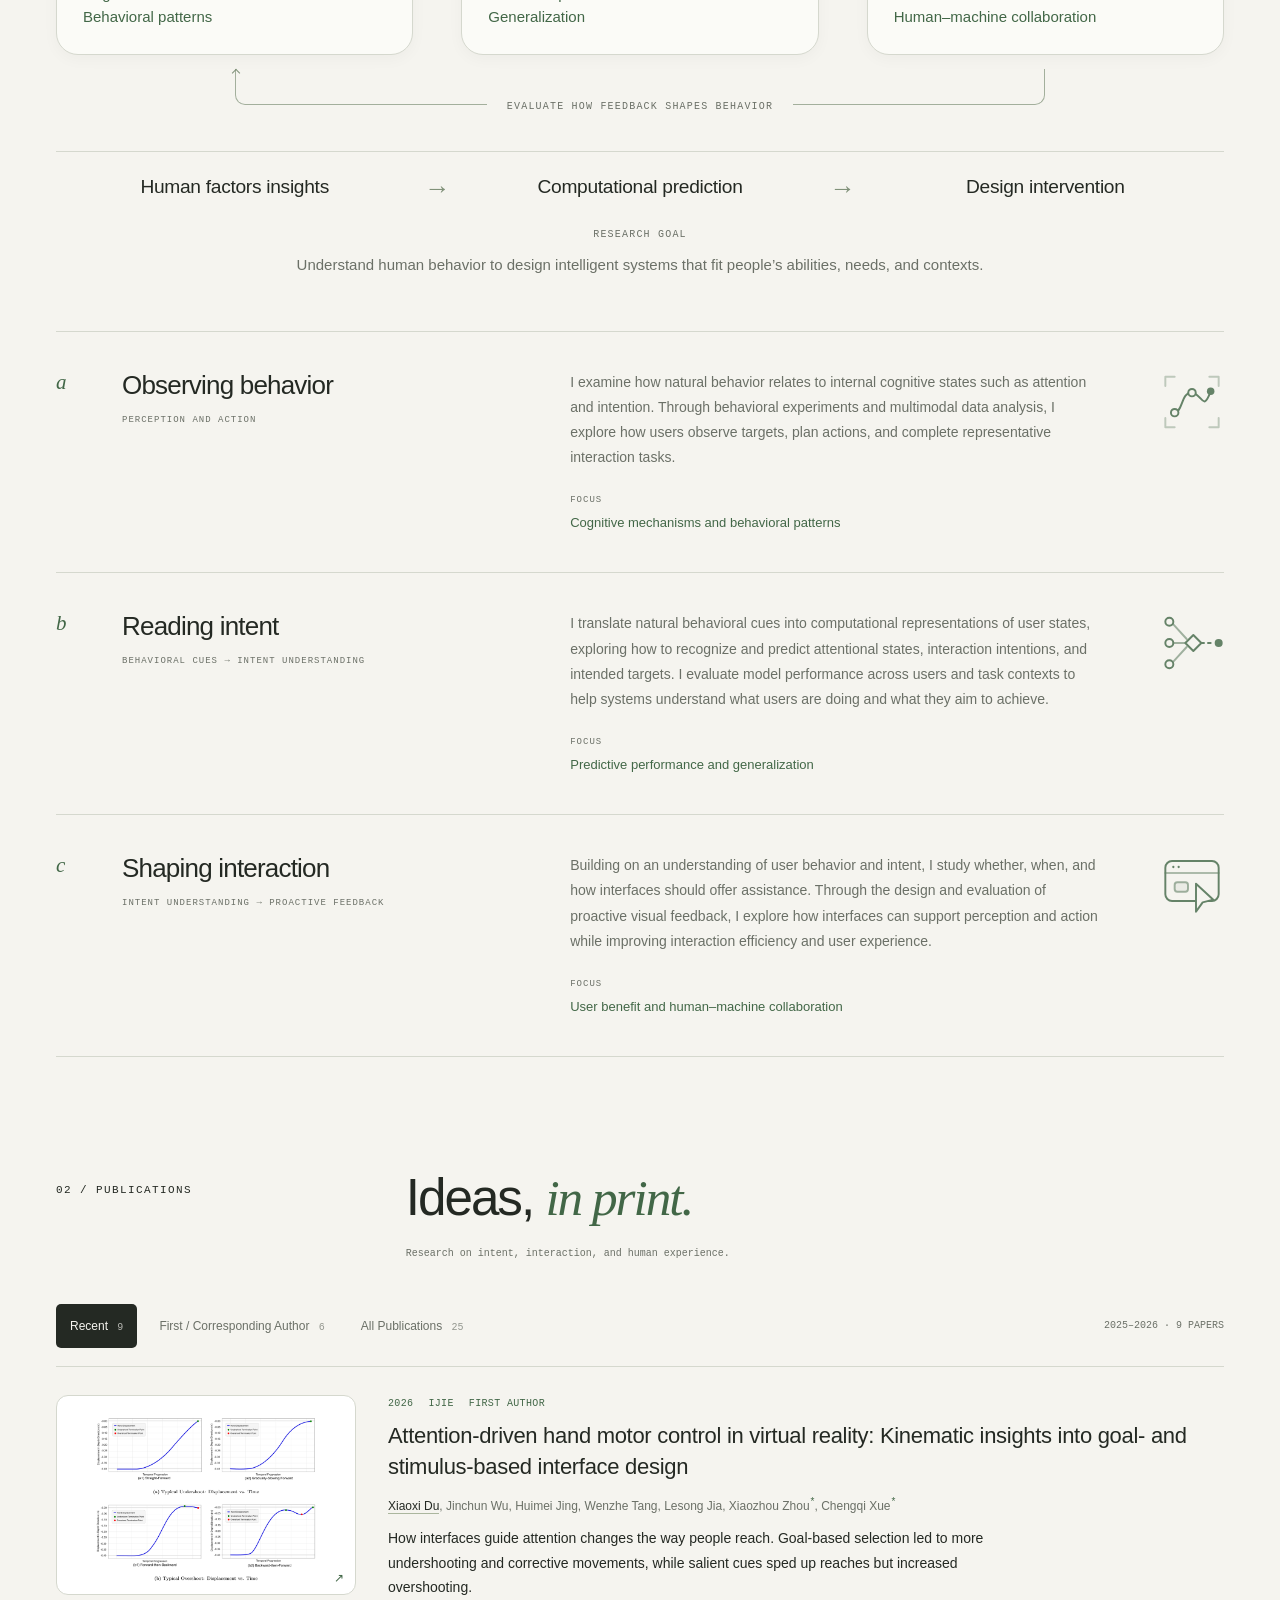
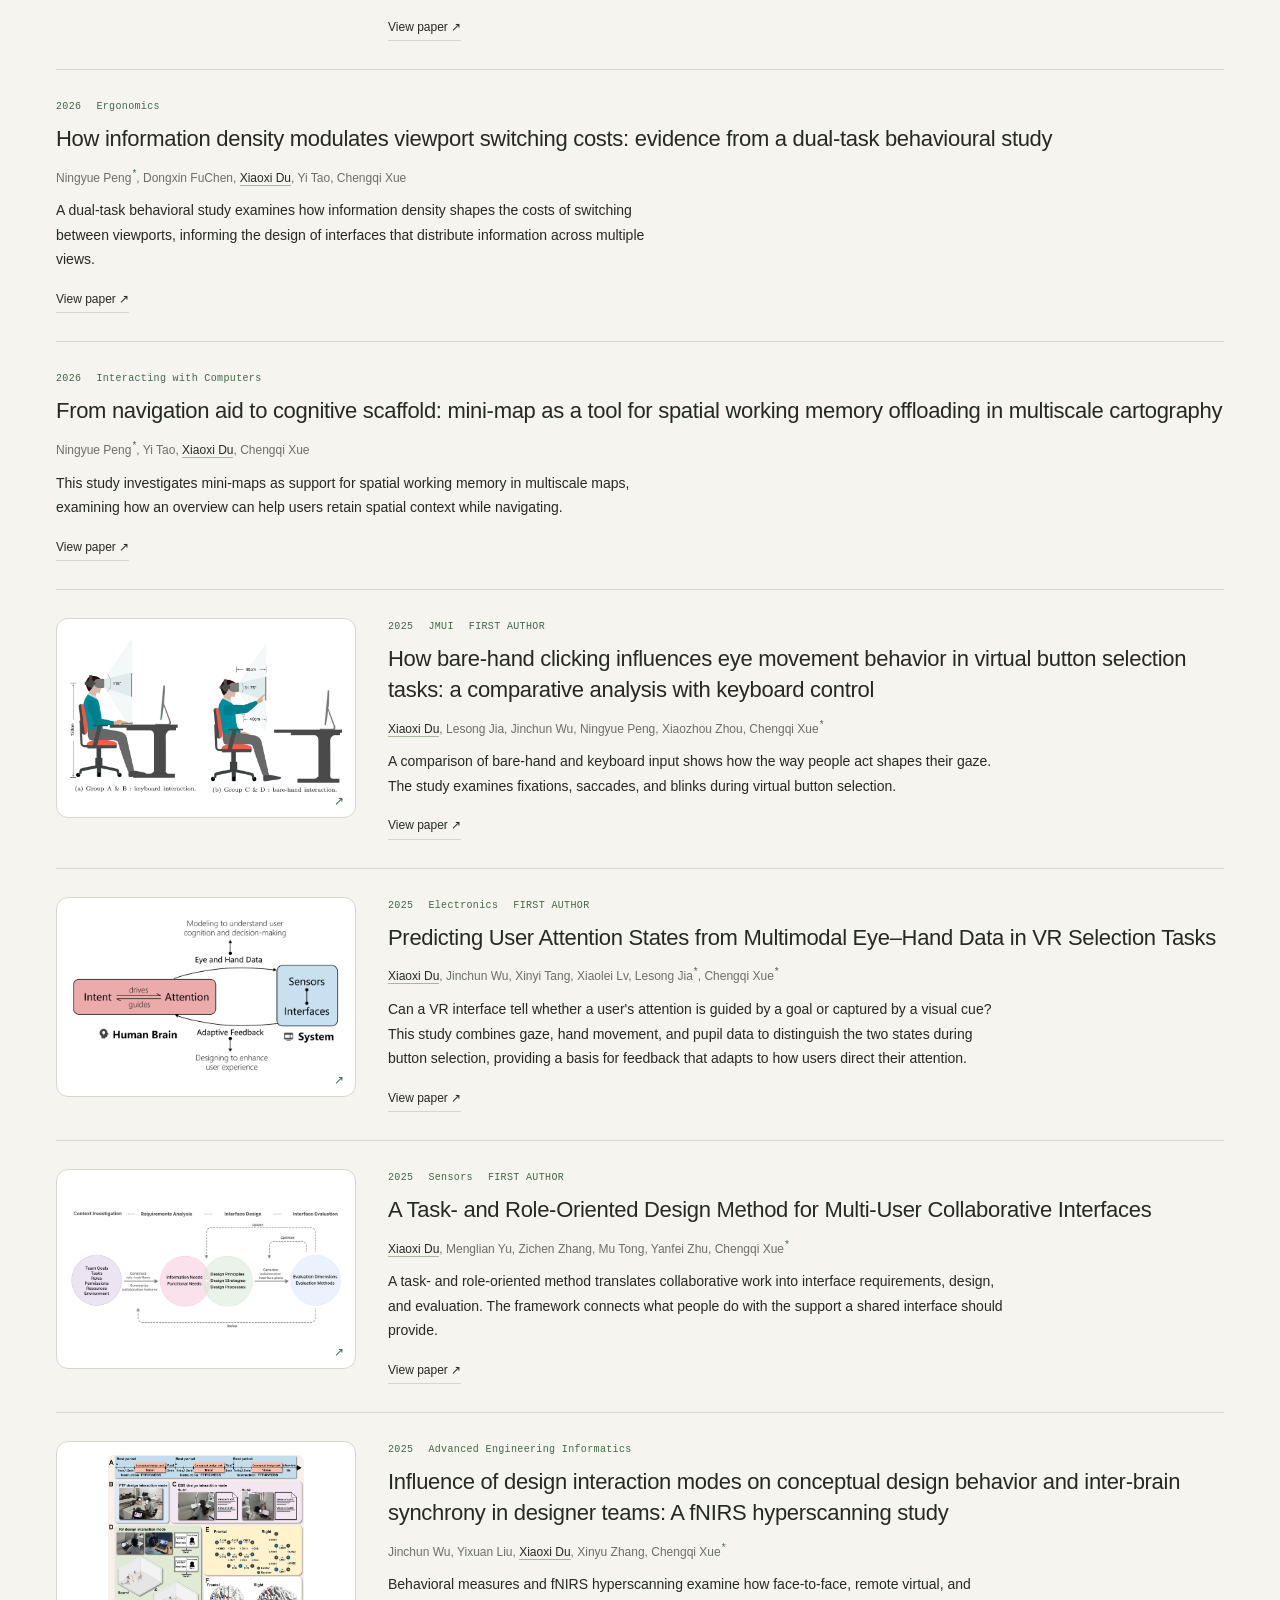
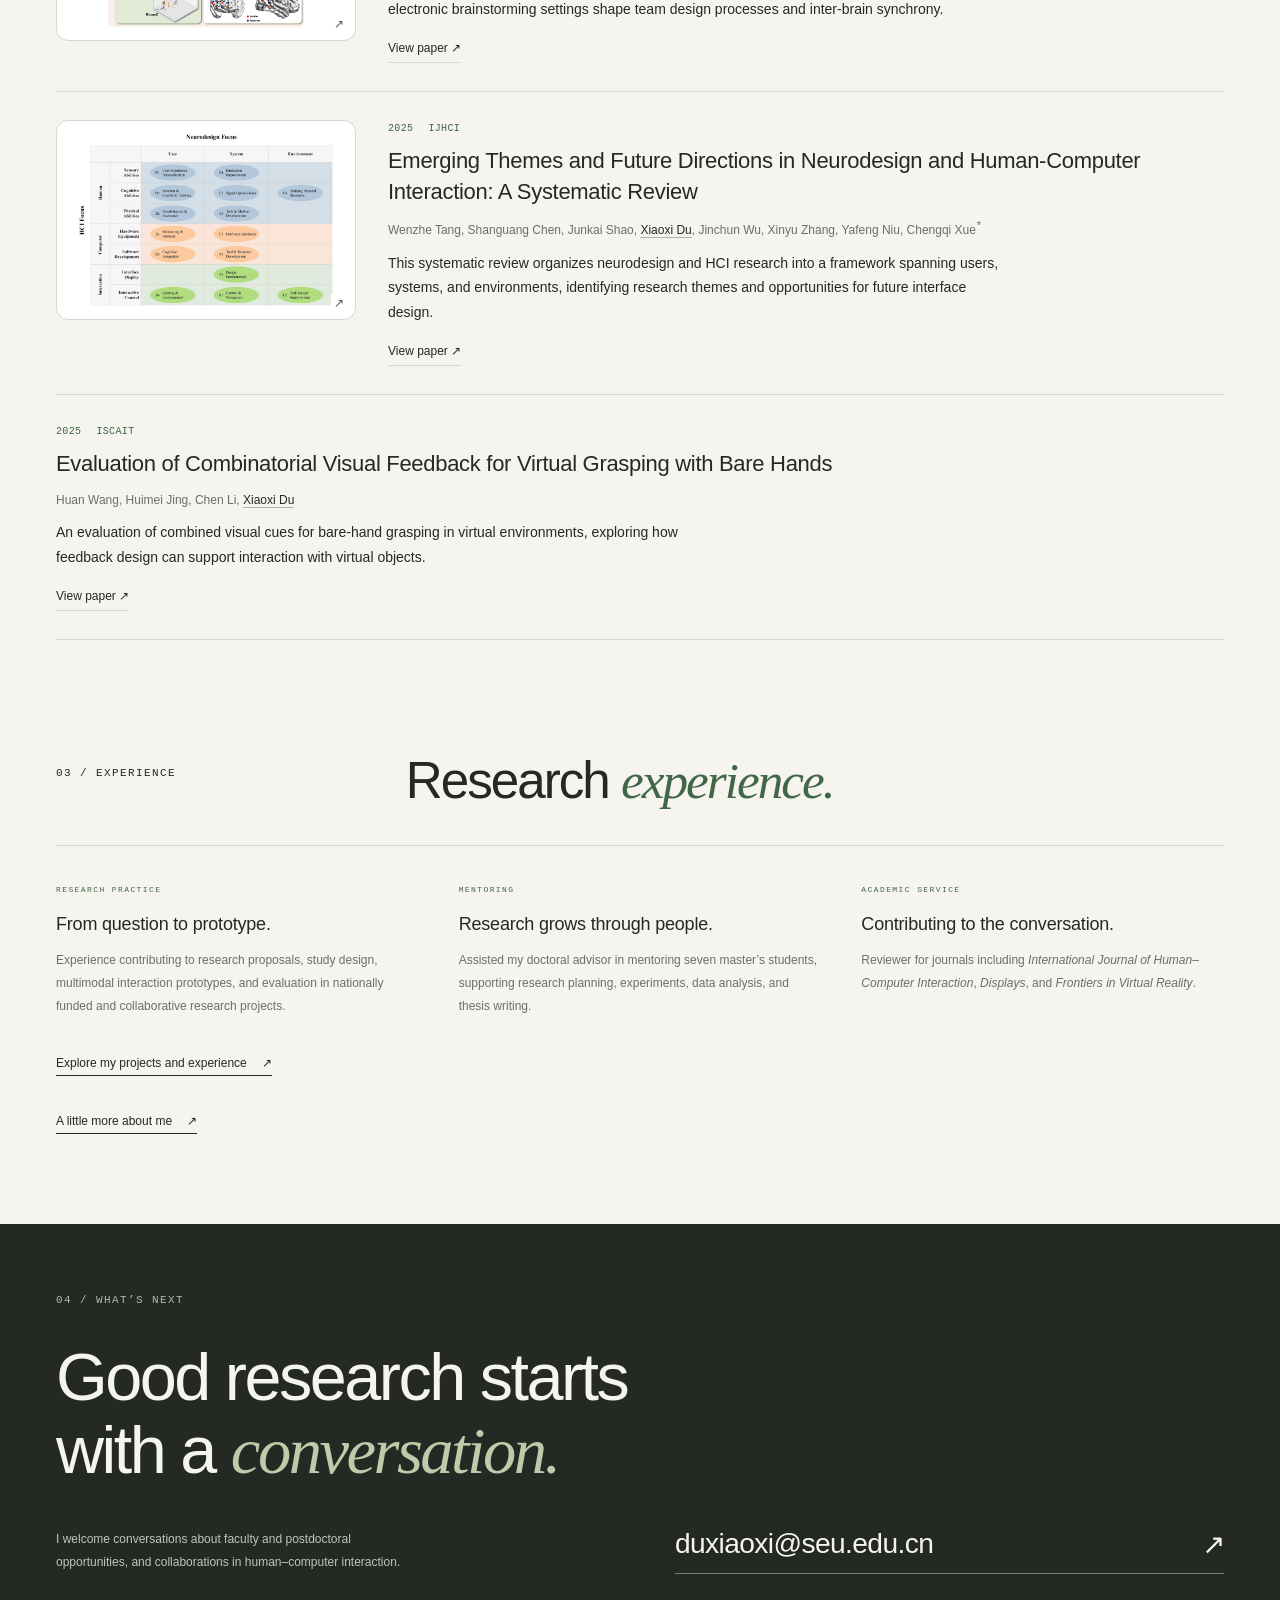
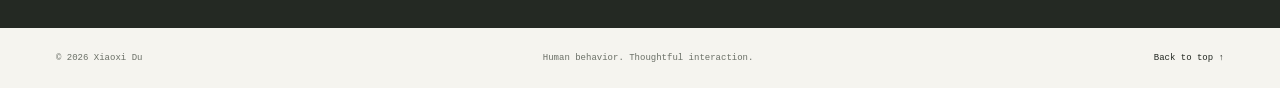
==== commit 992799ac: "Add Experience page with grants, approved project images, text-only industry projects, mentoring, an" ====
--- a/index.html
+++ b/index.html
@@ -19,7 +19,7 @@
   <a class="skip-link" href="#main">Skip to content</a>
   <header class="header wrap site-header">
     <a class="identity" href="#" aria-label="Xiaoxi Du, home"><span class="monogram" aria-hidden="true">xd<span>·</span></span><span>Xiaoxi Du <span class="name-zh" lang="zh">杜晓茜</span></span></a>
-    <nav class="site-nav" aria-label="Main navigation"><a href="#research">Research</a><a href="#publications">Publications</a><a href="#experience">Experience</a><a href="./about.html">About Me</a></nav>
+    <nav class="site-nav" aria-label="Main navigation"><a href="#research">Research</a><a href="#publications">Publications</a><a href="./experience.html">Experience</a><a href="./about.html">About Me</a></nav>
   </header>
   <main id="main">
     <section class="hero wrap" aria-labelledby="hero-title">
@@ -137,7 +137,8 @@
     <section id="experience" class="experience-summary section wrap" aria-labelledby="experience-title">
       <div class="section-heading"><span class="eyebrow">03 / EXPERIENCE</span><h2 id="experience-title">Research <em>experience.</em></h2></div>
       <div class="practice-grid"><article><span class="eyebrow">RESEARCH PRACTICE</span><h3>From question to prototype.</h3><p>Experience contributing to research proposals, study design, multimodal interaction prototypes, and evaluation in nationally funded and collaborative research projects.</p></article><article><span class="eyebrow">MENTORING</span><h3>Research grows through people.</h3><p>Assisted my doctoral advisor in mentoring seven master’s students, supporting research planning, experiments, data analysis, and thesis writing.</p></article><article><span class="eyebrow">ACADEMIC SERVICE</span><h3>Contributing to the conversation.</h3><p>Reviewer for journals including <i>International Journal of Human–Computer Interaction</i>, <i>Displays</i>, and <i>Frontiers in Virtual Reality</i>.</p></article></div>
-      <p class="about-page-link" id="about"><a href="./about.html" class="text-link">A little more about me <span aria-hidden="true">↗</span></a></p>
+      <p class="about-page-link"><a href="./experience.html" class="text-link">Explore my projects and experience <span aria-hidden="true">↗</span></a></p>
+      <p class="about-page-link" id="about"><a href="./about.html" class="text-link">A little more about me <span aria-hidden="true">↗</span></a></p>
     </section>
 
     <section id="contact" class="contact" aria-labelledby="contact-title"><div class="wrap contact-inner"><span class="eyebrow">04 / WHAT’S NEXT</span><h2 id="contact-title">Good research starts<br>with a <em>conversation.</em></h2><div class="contact-bottom"><p>I welcome conversations about faculty and postdoctoral opportunities, and collaborations in human–computer interaction.</p><a class="contact-email" href="mailto:duxiaoxi@seu.edu.cn">duxiaoxi@seu.edu.cn <span aria-hidden="true">↗</span></a></div></div></section>
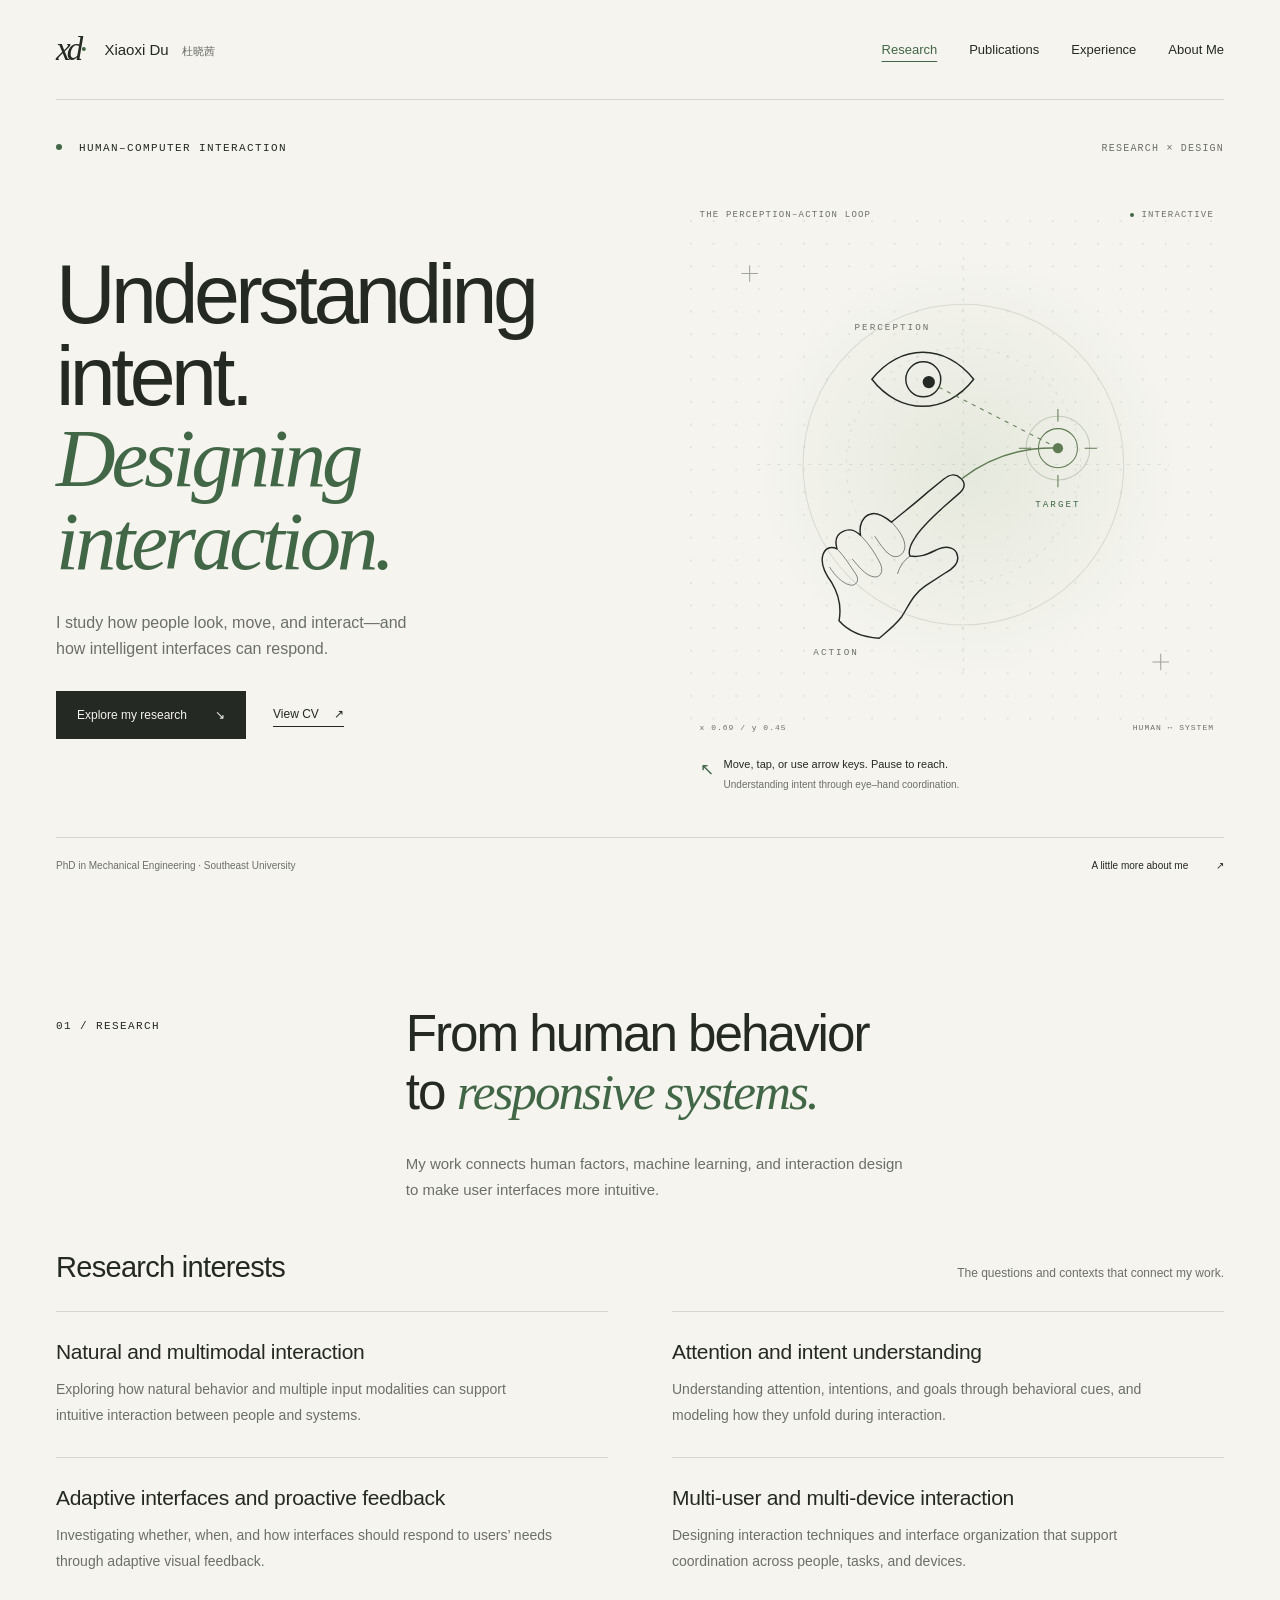
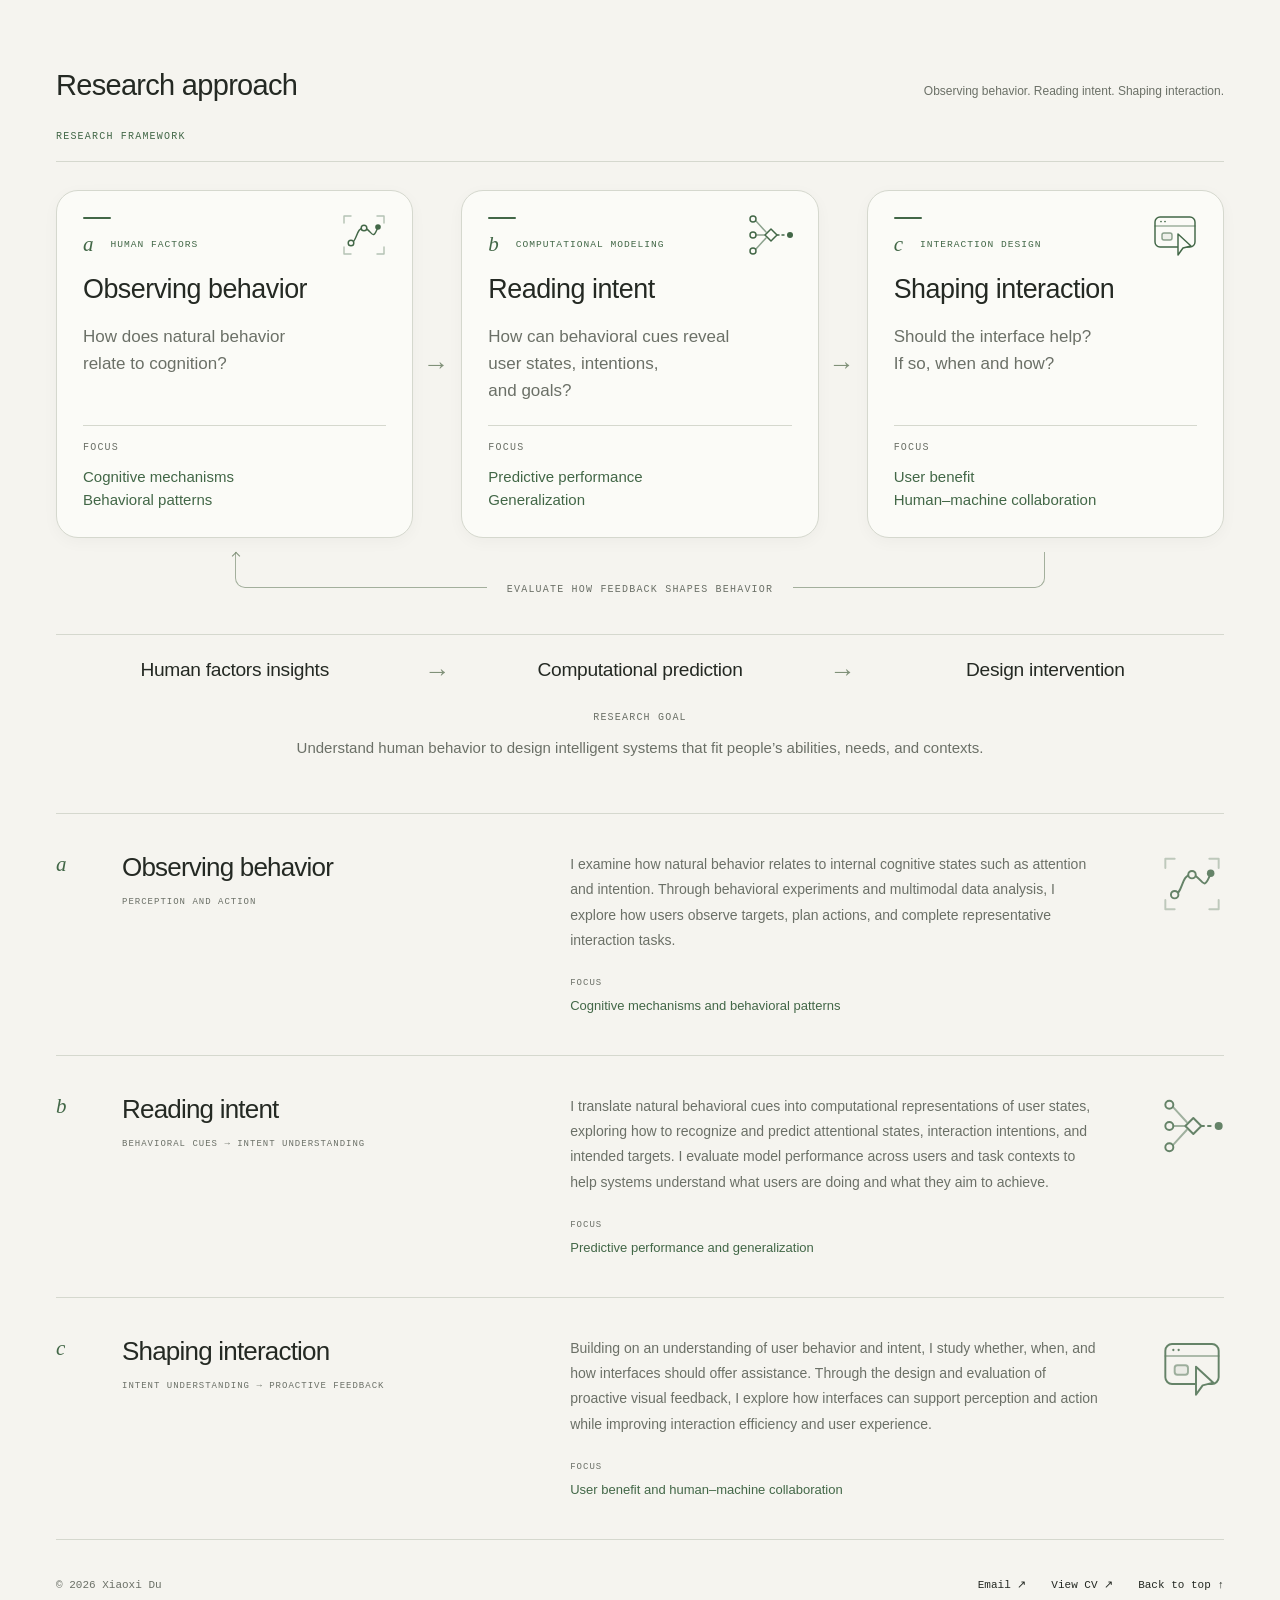
==== commit ae33b186: "Separate Research, Publications, Experience, and About pages and add five verified patent records" ====
--- a/index.html
+++ b/index.html
@@ -11,15 +11,15 @@
   <title>Xiaoxi Du — Human–Computer Interaction</title>
   <link rel="icon" href="./favicon.svg" type="image/svg+xml">
   <link rel="stylesheet" href="./styles.css?v=about-20261112">
-  <script src="./publications.js?v=corresponding-20261111-2" defer></script>
-  <script src="./figures.js?v=publications-20261111" defer></script>
   <script src="./app.js?v=publications-20261111" defer></script>
+  <link rel="stylesheet" href="./pages.css?v=20261112-pages">
+  <script src="./site.js?v=20261112-pages" defer></script>
 </head>
-<body>
+<body data-page="research">
   <a class="skip-link" href="#main">Skip to content</a>
-  <header class="header wrap site-header">
-    <a class="identity" href="#" aria-label="Xiaoxi Du, home"><span class="monogram" aria-hidden="true">xd<span>·</span></span><span>Xiaoxi Du <span class="name-zh" lang="zh">杜晓茜</span></span></a>
-    <nav class="site-nav" aria-label="Main navigation"><a href="#research">Research</a><a href="#publications">Publications</a><a href="./experience.html">Experience</a><a href="./about.html">About Me</a></nav>
+  <header class="header wrap site-header">
+    <a class="identity" href="./index.html" aria-label="Xiaoxi Du, home"><span class="monogram" aria-hidden="true">xd<span>·</span></span><span>Xiaoxi Du <span class="name-zh" lang="zh">杜晓茜</span></span></a>
+    <nav class="site-nav" aria-label="Main navigation"><a href="./index.html" aria-current="page">Research</a><a href="./publications.html">Publications</a><a href="./experience.html">Experience</a><a href="./about.html">About Me</a></nav>
   </header>
   <main id="main">
     <section class="hero wrap" aria-labelledby="hero-title">
@@ -64,6 +64,16 @@
     <section id="research" class="research section wrap" aria-labelledby="research-title">
       <div class="section-heading"><span class="eyebrow">01 / RESEARCH</span><h2 id="research-title">From human behavior<br>to <em>responsive systems.</em></h2></div>
       <p class="section-intro">My work connects human factors, machine learning, and interaction design to make user interfaces more intuitive.</p>
+      <section class="research-interests" aria-labelledby="interests-title">
+        <div class="research-part-heading"><h3 id="interests-title">Research interests</h3><p>The questions and contexts that connect my work.</p></div>
+        <div class="research-interest-grid">
+          <article class="research-interest"><h4>Natural and multimodal interaction</h4><p>Exploring how natural behavior and multiple input modalities can support intuitive interaction between people and systems.</p></article>
+          <article class="research-interest"><h4>Attention and intent understanding</h4><p>Understanding attention, intentions, and goals through behavioral cues, and modeling how they unfold during interaction.</p></article>
+          <article class="research-interest"><h4>Adaptive interfaces and proactive feedback</h4><p>Investigating whether, when, and how interfaces should respond to users’ needs through adaptive visual feedback.</p></article>
+          <article class="research-interest"><h4>Multi-user and multi-device interaction</h4><p>Designing interaction techniques and interface organization that support coordination across people, tasks, and devices.</p></article>
+        </div>
+      </section>
+      <div class="research-part-heading research-approach-heading"><h3 id="approach-title">Research approach</h3><p>Observing behavior. Reading intent. Shaping interaction.</p></div>
       <figure class="research-framework" aria-labelledby="framework-title">
         <figcaption id="framework-title" class="framework-heading">RESEARCH FRAMEWORK</figcaption>
         <div class="framework-stages">
@@ -127,22 +137,7 @@
       </div>
     </section>
 
-    <section id="publications" class="publications section wrap" aria-labelledby="publications-title">
-      <div class="section-heading"><span class="eyebrow">02 / PUBLICATIONS</span><div><h2 id="publications-title">Ideas, <em>in print.</em></h2><p class="heading-note">Research on intent, interaction, and human experience.</p></div></div>
-      <div class="publication-toolbar"><div class="filters" role="group" aria-label="Filter publications"><button type="button" class="active" data-filter="recent" aria-pressed="true">Recent <span></span></button><button type="button" data-filter="lead" aria-pressed="false">First / Corresponding Author <span></span></button><button type="button" data-filter="all" aria-pressed="false">All Publications <span></span></button></div><span class="publication-count" id="publication-count" aria-live="polite"></span></div>
-      <div id="publication-list" class="publication-list"></div>
-      <noscript><p>Enable JavaScript to filter the publication list, or <a href="./cv.html">view the research overview in my CV</a>.</p></noscript>
-    </section>
-
-    <section id="experience" class="experience-summary section wrap" aria-labelledby="experience-title">
-      <div class="section-heading"><span class="eyebrow">03 / EXPERIENCE</span><h2 id="experience-title">Research <em>experience.</em></h2></div>
-      <div class="practice-grid"><article><span class="eyebrow">RESEARCH PRACTICE</span><h3>From question to prototype.</h3><p>Experience contributing to research proposals, study design, multimodal interaction prototypes, and evaluation in nationally funded and collaborative research projects.</p></article><article><span class="eyebrow">MENTORING</span><h3>Research grows through people.</h3><p>Assisted my doctoral advisor in mentoring seven master’s students, supporting research planning, experiments, data analysis, and thesis writing.</p></article><article><span class="eyebrow">ACADEMIC SERVICE</span><h3>Contributing to the conversation.</h3><p>Reviewer for journals including <i>International Journal of Human–Computer Interaction</i>, <i>Displays</i>, and <i>Frontiers in Virtual Reality</i>.</p></article></div>
-      <p class="about-page-link"><a href="./experience.html" class="text-link">Explore my projects and experience <span aria-hidden="true">↗</span></a></p>
-      <p class="about-page-link" id="about"><a href="./about.html" class="text-link">A little more about me <span aria-hidden="true">↗</span></a></p>
-    </section>
-
-    <section id="contact" class="contact" aria-labelledby="contact-title"><div class="wrap contact-inner"><span class="eyebrow">04 / WHAT’S NEXT</span><h2 id="contact-title">Good research starts<br>with a <em>conversation.</em></h2><div class="contact-bottom"><p>I welcome conversations about faculty and postdoctoral opportunities, and collaborations in human–computer interaction.</p><a class="contact-email" href="mailto:duxiaoxi@seu.edu.cn">duxiaoxi@seu.edu.cn <span aria-hidden="true">↗</span></a></div></div></section>
   </main>
-  <footer class="footer wrap"><span>© <span id="year">2026</span> Xiaoxi Du</span><span>Human behavior. Thoughtful interaction.</span><a href="#">Back to top ↑</a></footer>
+  <footer class="footer wrap site-footer"><span>© <span data-year>2026</span> Xiaoxi Du</span><nav class="site-footer-links" aria-label="Contact and resources"><a href="mailto:duxiaoxi@seu.edu.cn">Email <span aria-hidden="true">↗</span></a><a href="./cv.html">View CV <span aria-hidden="true">↗</span></a><a href="#main">Back to top <span aria-hidden="true">↑</span></a></nav></footer>
 </body>
 </html>
--- a/pages.css
+++ b/pages.css
@@ -0,0 +1,70 @@
+/* Shared page framing and the Research / Publications sections. */
+.site-footer{gap:24px;flex-wrap:wrap;padding:30px 0;font-size:11px;line-height:1.8}
+.site-footer-links{display:flex;flex-wrap:wrap;align-items:center;gap:12px 25px}
+.site-footer-links a{padding:6px 0}
+.site-footer-links a:hover{color:var(--green)}
+.research-interests{margin:46px 0 60px}
+.research-part-heading{display:flex;flex-wrap:wrap;align-items:baseline;justify-content:space-between;gap:10px 30px;margin-bottom:24px}
+.research-part-heading h3{font-size:29px;line-height:1.3;letter-spacing:-.7px;margin:0}
+.research-part-heading>p{font-size:12px;line-height:1.8;color:var(--muted);margin:0}
+.research-interest-grid{display:grid;grid-template-columns:repeat(2,minmax(0,1fr));column-gap:64px}
+.research-interest{border-top:1px solid var(--line);padding:25px 0 28px}
+.research-interest h4{font-size:21px;font-weight:400;line-height:1.4;letter-spacing:-.3px;margin:0 0 11px}
+.research-interest p{font-size:14px;line-height:1.85;color:var(--muted);margin:0;max-width:500px}
+.research-approach-heading{padding-top:4px}
+.research-approach-heading+.research-framework{margin-top:0}
+.publications-page{padding-bottom:72px}
+.publications-hero{padding:66px 0 42px}
+.publications-hero>.eyebrow{color:var(--muted)}
+.publications-hero h1{font-size:clamp(43px,5vw,72px);line-height:1.12;letter-spacing:-2.5px;margin:18px 0 22px}
+.publications-hero h1 em{color:var(--green)}
+.publications-hero>p{font-size:15px;line-height:1.85;color:var(--muted);max-width:680px;margin:0}
+.publication-jump-links{display:flex;flex-wrap:wrap;gap:8px 26px;margin-top:26px;font-size:12px;color:var(--green)}
+.publication-jump-links a{padding:7px 0;border-bottom:1px solid var(--line)}
+.publication-jump-links a:hover{border-color:var(--green)}
+.papers-section{padding-top:30px;scroll-margin-top:20px}
+.publication-section-heading{display:flex;flex-wrap:wrap;justify-content:space-between;align-items:baseline;gap:12px;padding-bottom:24px}
+.publication-section-heading h2{font-size:32px;line-height:1.25;letter-spacing:-.8px;margin:0}
+.publication-section-heading>span{font:10px/1.8 var(--mono);letter-spacing:.25px;color:var(--muted)}
+.patents-section{padding-top:64px;scroll-margin-top:20px}
+.patent-list{border-bottom:1px solid var(--line)}
+.patent-item{display:grid;grid-template-columns:82px minmax(0,1fr);gap:26px;border-top:1px solid var(--line);padding:27px 0}
+.patent-date{font:12px/1.8 var(--mono);color:var(--muted);padding-top:3px}
+.patent-date>span{display:block;font-size:9px;letter-spacing:.7px;margin-top:3px}
+.patent-copy{min-width:0}
+.patent-copy h3{font-size:21px;line-height:1.5;font-weight:400;letter-spacing:-.25px;margin:0 0 8px;max-width:920px}
+.patent-copy h3 a:hover{color:var(--green)}
+.patent-inventors{font-size:13px;line-height:1.85;color:var(--muted);margin:0 0 8px}
+.patent-inventors strong{font-weight:600;color:var(--ink)}
+.patent-meta{display:flex;flex-wrap:wrap;gap:4px 20px;color:var(--green);font-size:11px;line-height:1.9}
+.patent-number{font-family:var(--mono);white-space:nowrap}
+.patent-link{display:inline-flex;font-size:11px;line-height:1.7;color:var(--green);margin-top:12px;padding:4px 0;border-bottom:1px solid var(--line)}
+.patent-link:hover{border-color:var(--green)}
+@media(max-width:900px){
+  .research-interest-grid{column-gap:36px}
+}
+@media(max-width:700px){
+  .site-footer{align-items:flex-start;gap:12px;padding:24px 0}
+  .site-footer-links{gap:10px 20px}
+  .research-interests{margin:36px 0 42px}
+  .research-interest-grid{grid-template-columns:1fr}
+  .research-interest{padding:22px 0}
+  .research-interest h4{font-size:21px}
+  .research-part-heading{margin-bottom:20px}
+  .research-part-heading h3{font-size:26px}
+  .publications-hero{padding:38px 0 28px}
+  .publications-hero h1{letter-spacing:-1.8px}
+  .publications-page{padding-bottom:42px}
+  .papers-section{padding-top:20px}
+  .patents-section{padding-top:44px}
+  .publication-section-heading h2{font-size:29px}
+  .patent-item{grid-template-columns:1fr;gap:10px;padding:24px 0}
+  .patent-date{display:flex;align-items:baseline;gap:12px;padding:0}
+  .patent-date>span{margin:0}
+  .patent-copy h3{font-size:21px}
+}
+@media print{
+  .site-footer,.publication-jump-links{display:none}
+  .publications-hero{padding:24px 0}
+  .patent-item{break-inside:avoid}
+}
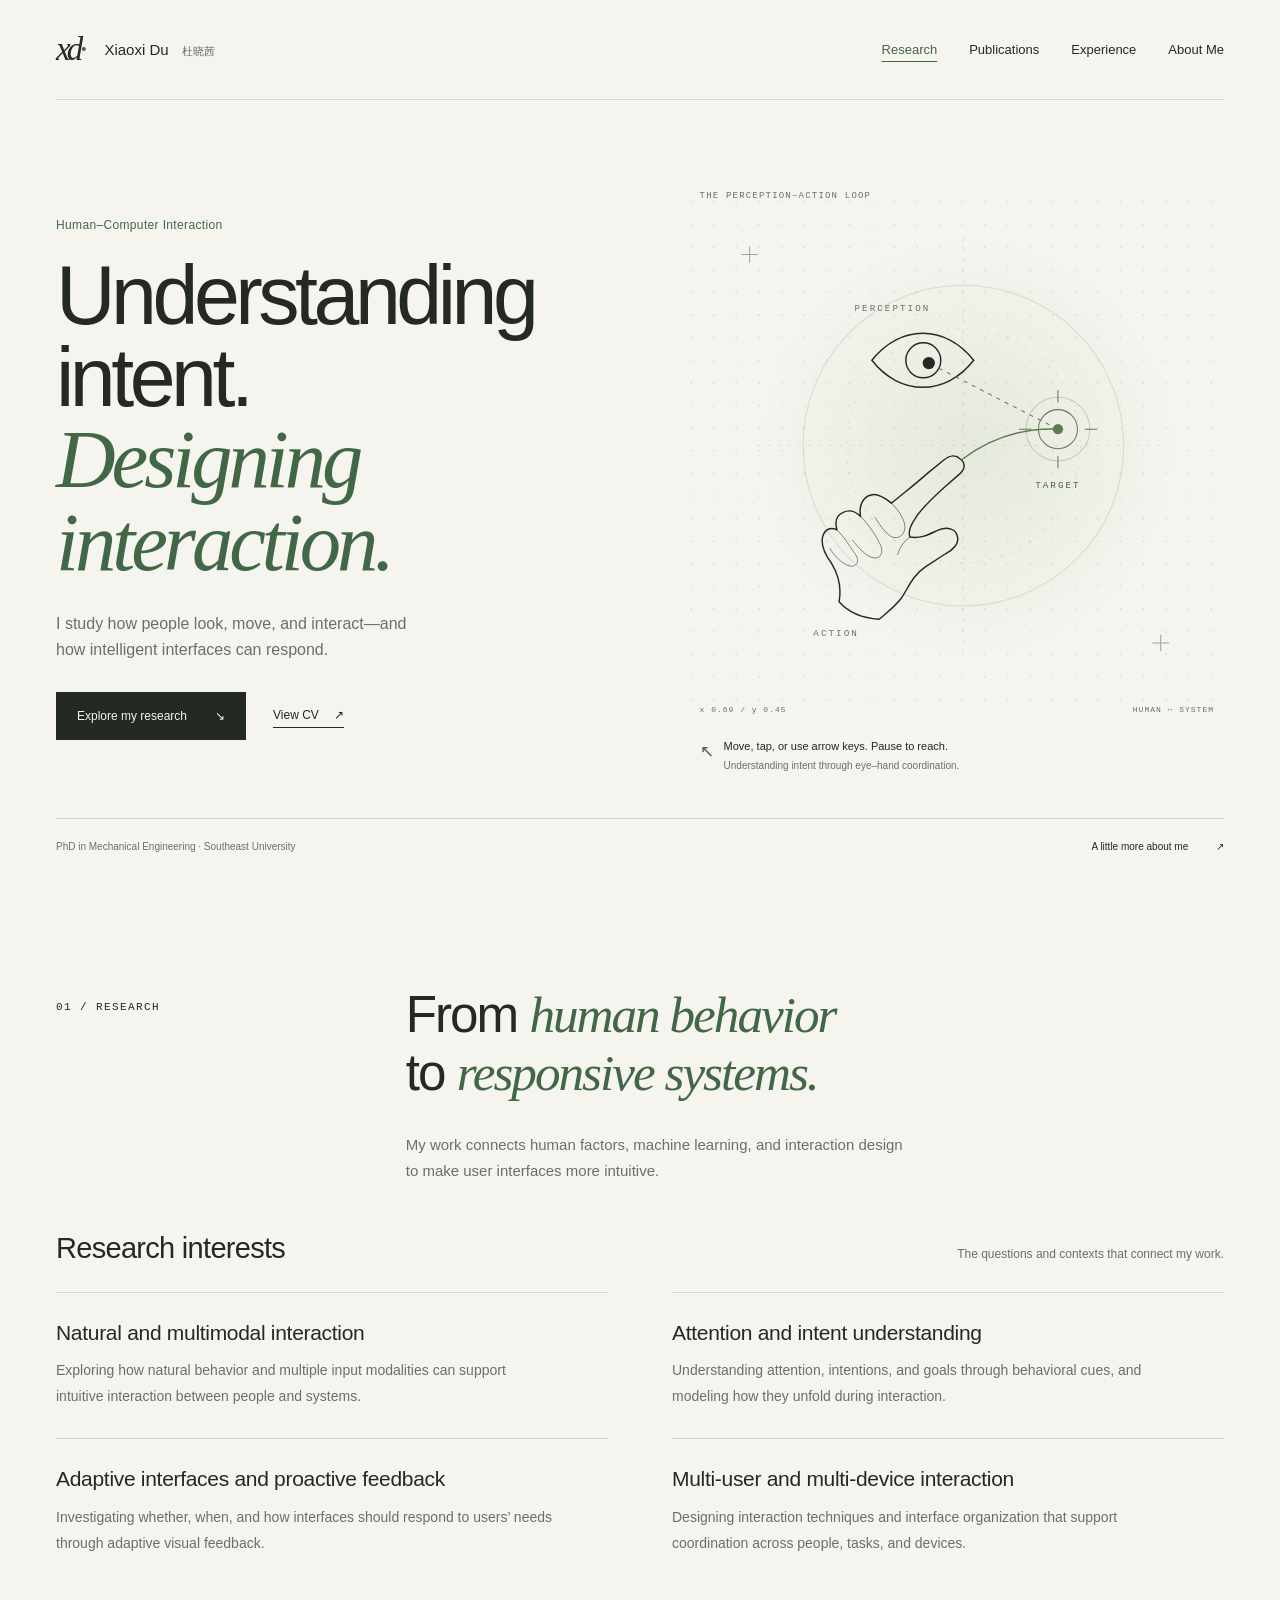
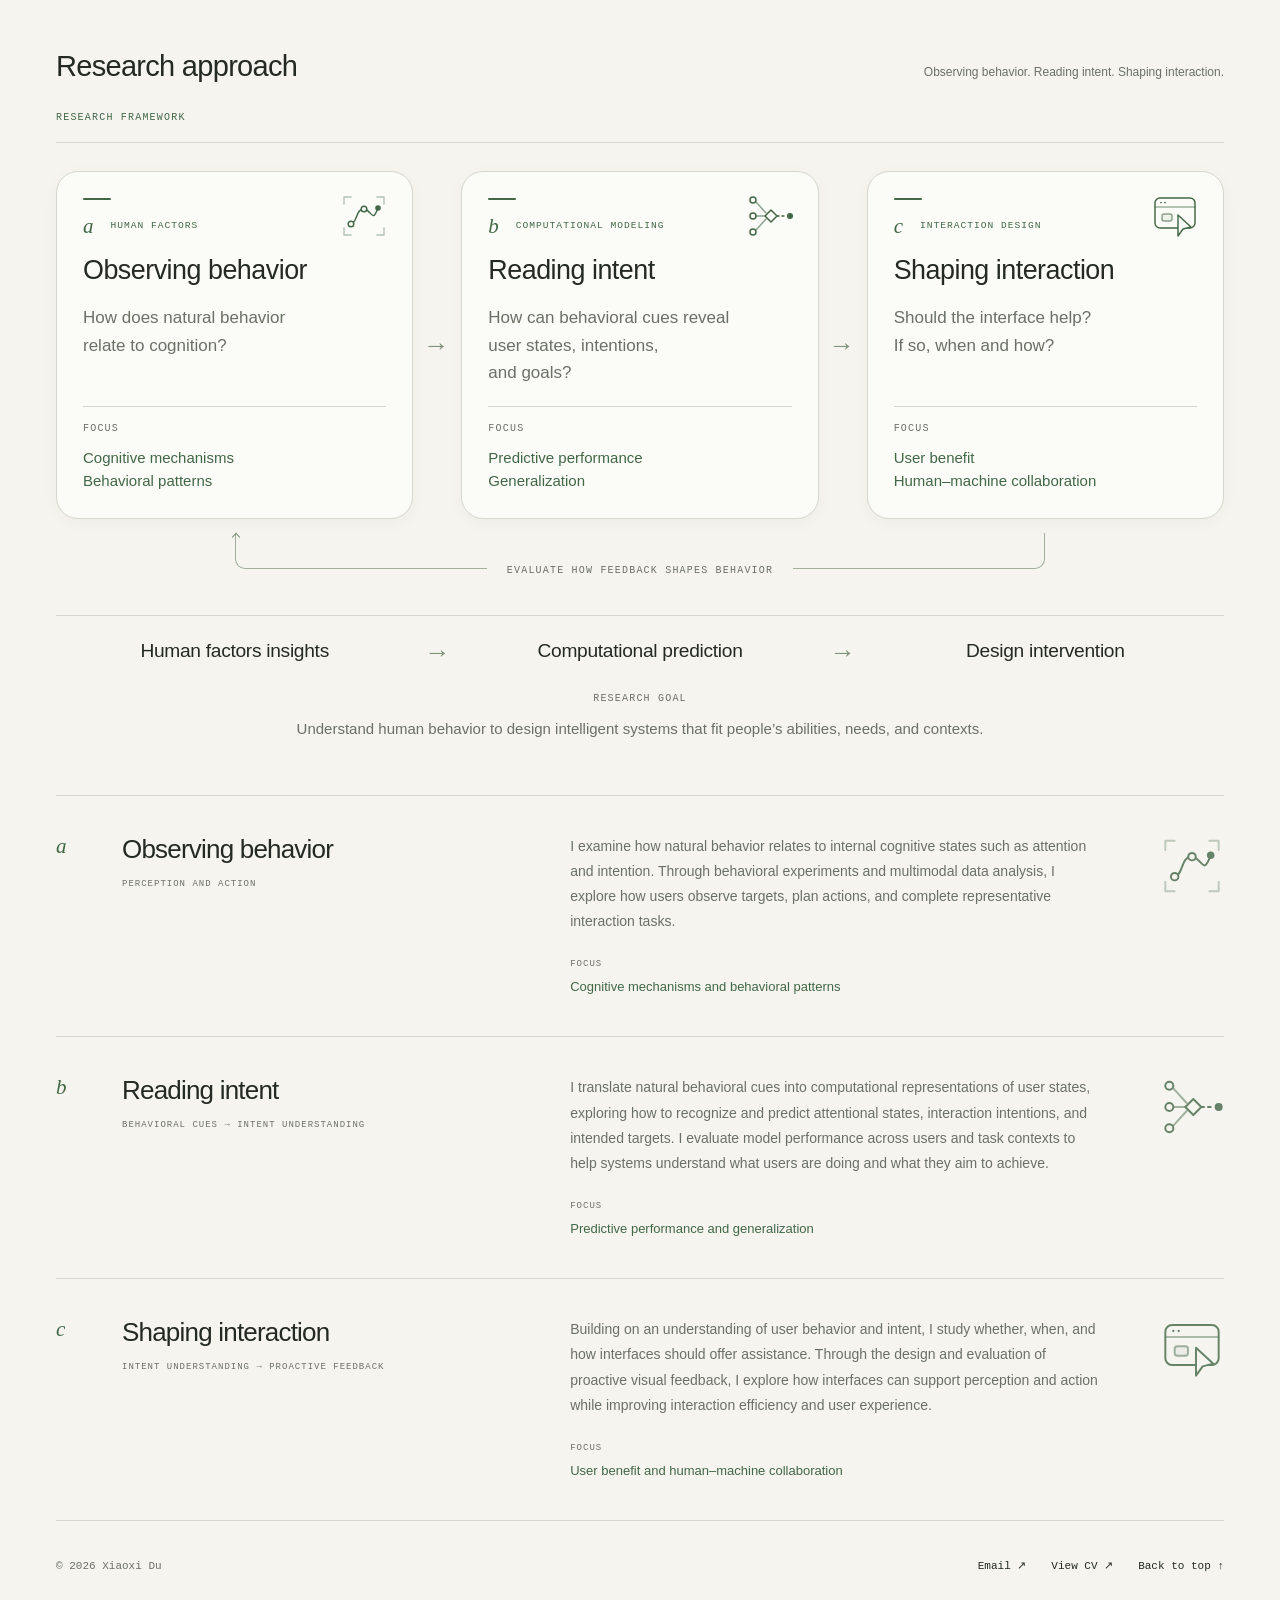
==== commit 0284dc1e: "Clarify the research field label and pair the two research heading phrases typographically" ====
--- a/index.html
+++ b/index.html
@@ -12,7 +12,7 @@
   <link rel="icon" href="./favicon.svg" type="image/svg+xml">
   <link rel="stylesheet" href="./styles.css?v=about-20261112">
   <script src="./app.js?v=publications-20261111" defer></script>
-  <link rel="stylesheet" href="./pages.css?v=20261112-pages">
+  <link rel="stylesheet" href="./pages.css?v=20261112-research-details">
   <script src="./site.js?v=20261112-pages" defer></script>
 </head>
 <body data-page="research">
@@ -23,15 +23,15 @@
   </header>
   <main id="main">
     <section class="hero wrap" aria-labelledby="hero-title">
-      <div class="hero-top"><span class="eyebrow"><span class="status-dot"></span> HUMAN–COMPUTER INTERACTION</span><span class="edition">RESEARCH × DESIGN</span></div>
       <div class="hero-grid">
         <div class="hero-copy">
+          <p class="hero-kicker">Human–Computer Interaction</p>
           <h1 id="hero-title">Understanding<br>intent.<br><em>Designing</em><br><em>interaction.</em></h1>
           <p class="hero-description">I study how people look, move, and interact—and how intelligent interfaces can respond.</p>
           <div class="hero-links"><a class="button" href="#research">Explore my research <span aria-hidden="true">↘</span></a><a class="text-link" href="./cv.html">View CV <span aria-hidden="true">↗</span></a></div>
         </div>
         <div class="interaction-panel">
-          <div class="figure-top"><span>THE PERCEPTION–ACTION LOOP</span><span class="live-label"><span></span> INTERACTIVE</span></div>
+          <div class="figure-top"><span>THE PERCEPTION–ACTION LOOP</span></div>
           <div class="intent-stage" id="intent-stage" role="group" aria-label="Perception–action loop. Move your pointer, tap, or use arrow keys to position the target. Pause to let the hand approach." tabindex="0">
             <svg viewBox="0 0 520 490" fill="none" aria-hidden="true" id="intent-svg">
               <defs><pattern id="dots" width="22" height="22" patternUnits="userSpaceOnUse"><circle cx="1" cy="1" r=".8" fill="currentColor" opacity=".15"/></pattern><radialGradient id="glow"><stop stop-color="#91ac79" stop-opacity=".16"/><stop offset="1" stop-color="#91ac79" stop-opacity="0"/></radialGradient></defs>
@@ -62,7 +62,7 @@
     </section>
 
     <section id="research" class="research section wrap" aria-labelledby="research-title">
-      <div class="section-heading"><span class="eyebrow">01 / RESEARCH</span><h2 id="research-title">From human behavior<br>to <em>responsive systems.</em></h2></div>
+      <div class="section-heading"><span class="eyebrow">01 / RESEARCH</span><h2 id="research-title">From <em>human behavior</em><br>to <em>responsive systems.</em></h2></div>
       <p class="section-intro">My work connects human factors, machine learning, and interaction design to make user interfaces more intuitive.</p>
       <section class="research-interests" aria-labelledby="interests-title">
         <div class="research-part-heading"><h3 id="interests-title">Research interests</h3><p>The questions and contexts that connect my work.</p></div>
--- a/pages.css
+++ b/pages.css
@@ -1,4 +1,5 @@
 /* Shared page framing and the Research / Publications sections. */
+.hero .hero-kicker{margin:0 0 20px;font-size:12px;line-height:1.6;letter-spacing:.35px;color:var(--green)}
 .site-footer{gap:24px;flex-wrap:wrap;padding:30px 0;font-size:11px;line-height:1.8}
 .site-footer-links{display:flex;flex-wrap:wrap;align-items:center;gap:12px 25px}
 .site-footer-links a{padding:6px 0}
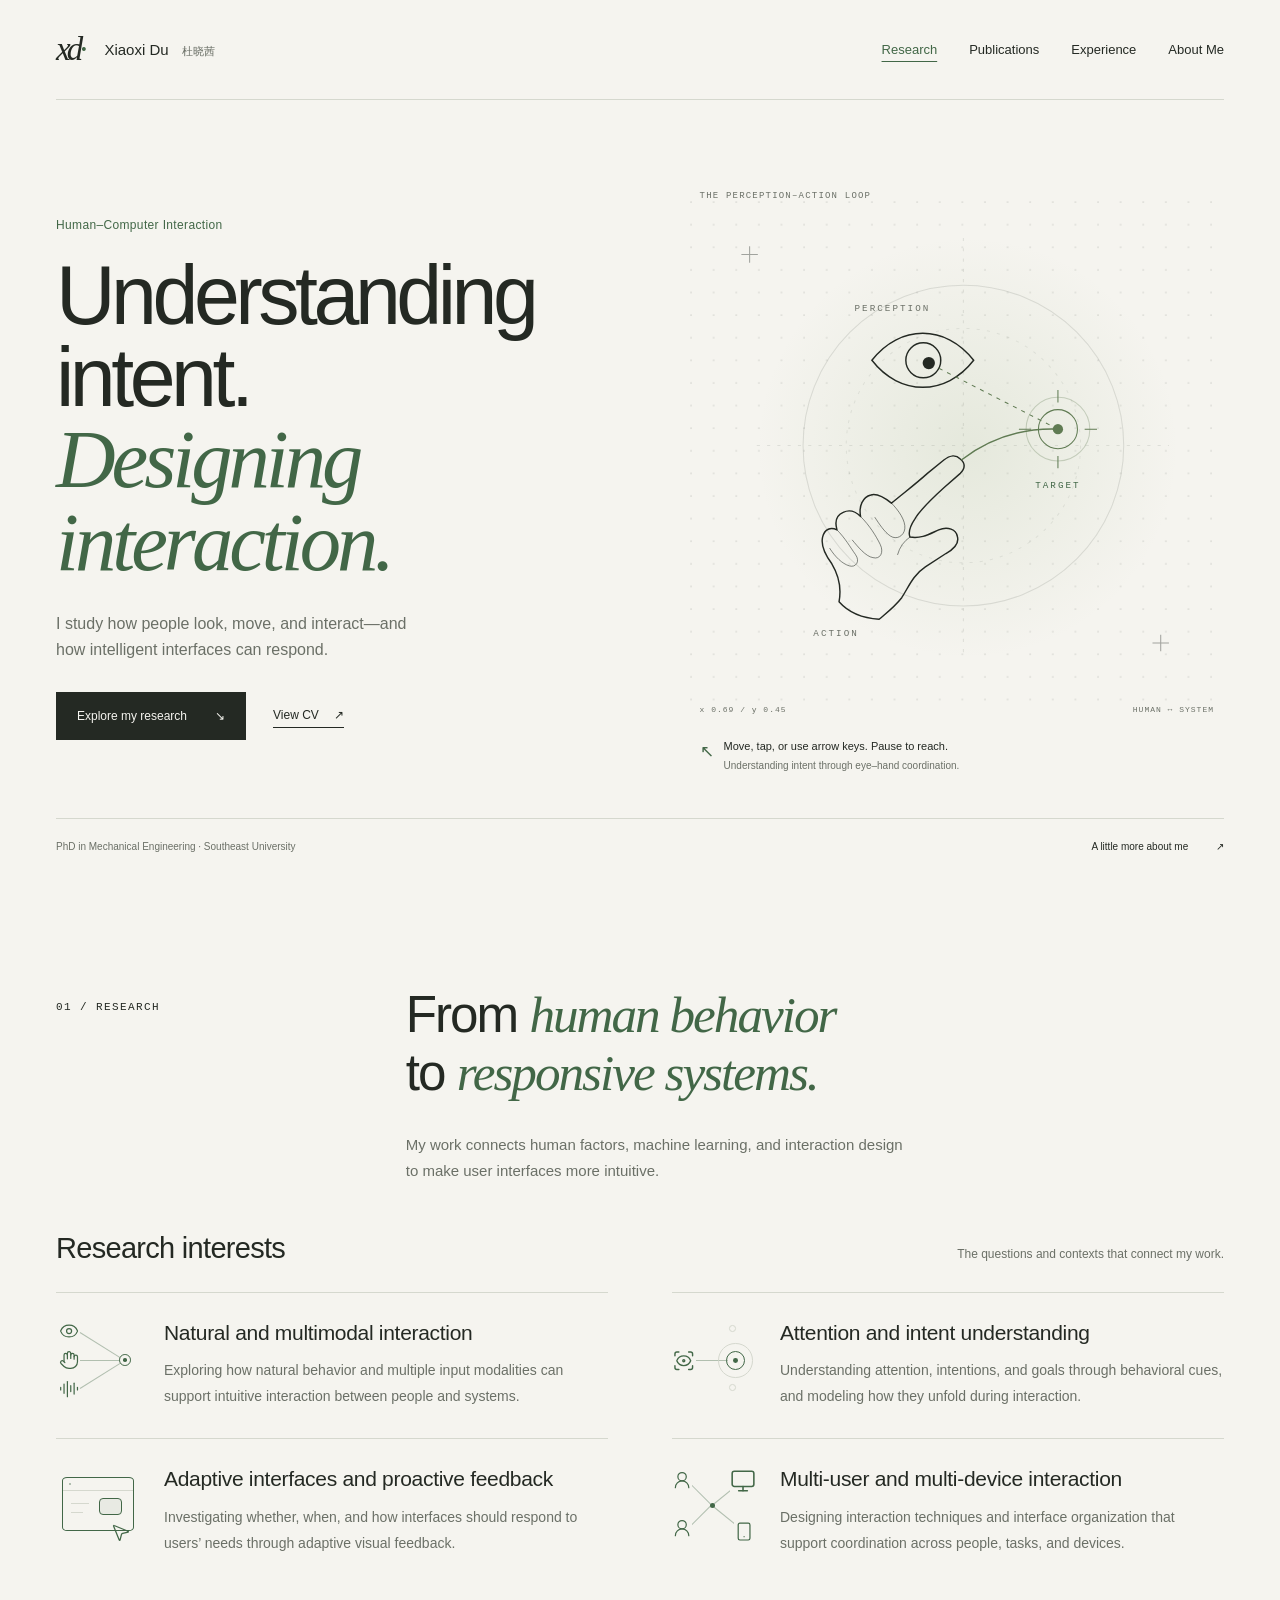
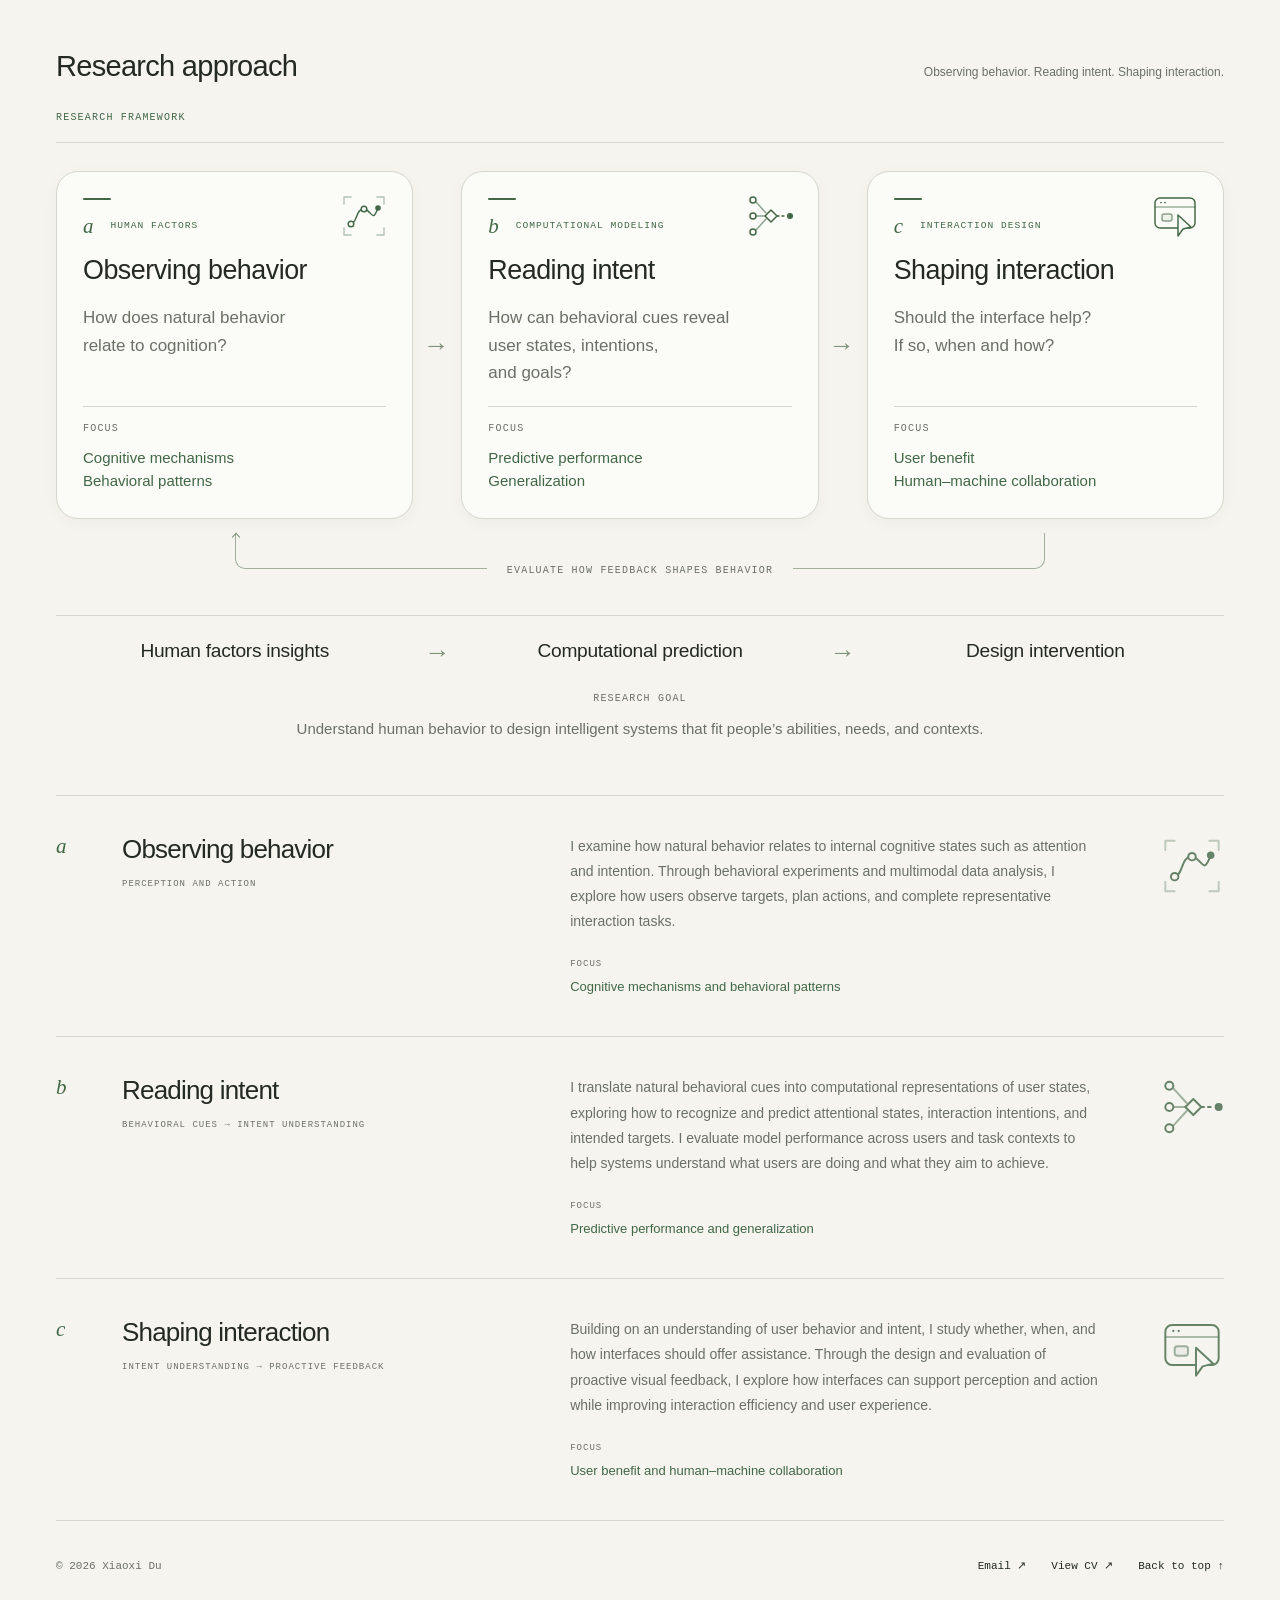
==== commit b5d8425f: "Add the approved composite research-interest illustrations with brief accessible interactions" ====
--- a/index.html
+++ b/index.html
@@ -14,6 +14,8 @@
   <script src="./app.js?v=publications-20261111" defer></script>
   <link rel="stylesheet" href="./pages.css?v=20261112-research-details">
   <script src="./site.js?v=20261112-pages" defer></script>
+  <link rel="stylesheet" href="./research.css?v=20261112-composite">
+  <script src="./research.js?v=20261112-composite" defer></script>
 </head>
 <body data-page="research">
   <a class="skip-link" href="#main">Skip to content</a>
@@ -64,13 +66,40 @@
     <section id="research" class="research section wrap" aria-labelledby="research-title">
       <div class="section-heading"><span class="eyebrow">01 / RESEARCH</span><h2 id="research-title">From <em>human behavior</em><br>to <em>responsive systems.</em></h2></div>
       <p class="section-intro">My work connects human factors, machine learning, and interaction design to make user interfaces more intuitive.</p>
-      <section class="research-interests" aria-labelledby="interests-title">
+      <section id="research-interests" class="research-interests" aria-labelledby="interests-title">
         <div class="research-part-heading"><h3 id="interests-title">Research interests</h3><p>The questions and contexts that connect my work.</p></div>
+        <!-- Pictograms adapted from Lucide; see LICENSE-LUCIDE.txt. -->
         <div class="research-interest-grid">
-          <article class="research-interest"><h4>Natural and multimodal interaction</h4><p>Exploring how natural behavior and multiple input modalities can support intuitive interaction between people and systems.</p></article>
-          <article class="research-interest"><h4>Attention and intent understanding</h4><p>Understanding attention, intentions, and goals through behavioral cues, and modeling how they unfold during interaction.</p></article>
-          <article class="research-interest"><h4>Adaptive interfaces and proactive feedback</h4><p>Investigating whether, when, and how interfaces should respond to users’ needs through adaptive visual feedback.</p></article>
-          <article class="research-interest"><h4>Multi-user and multi-device interaction</h4><p>Designing interaction techniques and interface organization that support coordination across people, tasks, and devices.</p></article>
+          <article class="research-interest">
+            <button type="button" class="interest-graphic" disabled aria-label="Animate the convergence of gaze, gesture, and voice cues"><span class="interest-diagram" aria-hidden="true">
+                <span class="interest-connector interest-input-top"></span><span class="interest-connector interest-input-middle"></span><span class="interest-connector interest-input-bottom"></span>
+                <span class="interest-symbol interest-source-eye"><svg xmlns="http://www.w3.org/2000/svg" width="16" height="16" viewBox="0 0 24 24" fill="none" stroke="currentColor" stroke-width="2" stroke-linecap="round" stroke-linejoin="round" aria-hidden="true"><path d="M2.062 12.348a1 1 0 0 1 0-.696 10.75 10.75 0 0 1 19.876 0 1 1 0 0 1 0 .696 10.75 10.75 0 0 1-19.876 0"></path><circle cx="12" cy="12" r="3"></circle></svg></span><span class="interest-symbol interest-source-hand"><svg xmlns="http://www.w3.org/2000/svg" width="16" height="16" viewBox="0 0 24 24" fill="none" stroke="currentColor" stroke-width="2" stroke-linecap="round" stroke-linejoin="round" aria-hidden="true"><path d="M18 11V6a2 2 0 0 0-2-2a2 2 0 0 0-2 2"></path><path d="M14 10V4a2 2 0 0 0-2-2a2 2 0 0 0-2 2v2"></path><path d="M10 10.5V6a2 2 0 0 0-2-2a2 2 0 0 0-2 2v8"></path><path d="M18 8a2 2 0 1 1 4 0v6a8 8 0 0 1-8 8h-2c-2.8 0-4.5-.86-5.99-2.34l-3.6-3.6a2 2 0 0 1 2.83-2.82L7 15"></path></svg></span><span class="interest-symbol interest-source-audio"><svg xmlns="http://www.w3.org/2000/svg" width="16" height="16" viewBox="0 0 24 24" fill="none" stroke="currentColor" stroke-width="2" stroke-linecap="round" stroke-linejoin="round" aria-hidden="true"><path d="M2 10v3"></path><path d="M6 6v11"></path><path d="M10 3v18"></path><path d="M14 8v7"></path><path d="M18 5v13"></path><path d="M22 10v3"></path></svg></span>
+                <span class="interest-symbol interest-merge"></span><span class="interest-signal interest-signal-top"></span><span class="interest-signal interest-signal-middle"></span><span class="interest-signal interest-signal-bottom"></span>
+              </span></button>
+            <div class="research-interest-copy"><h4>Natural and multimodal interaction</h4><p>Exploring how natural behavior and multiple input modalities can support intuitive interaction between people and systems.</p></div>
+          </article>
+          <article class="research-interest">
+            <button type="button" class="interest-graphic" disabled aria-label="Animate attention focusing on an intended target"><span class="interest-diagram" aria-hidden="true">
+                <span class="interest-connector interest-attention-path"></span><span class="interest-symbol interest-attention-eye"><svg xmlns="http://www.w3.org/2000/svg" width="16" height="16" viewBox="0 0 24 24" fill="none" stroke="currentColor" stroke-width="2" stroke-linecap="round" stroke-linejoin="round" aria-hidden="true"><path d="M3 7V5a2 2 0 0 1 2-2h2"></path><path d="M17 3h2a2 2 0 0 1 2 2v2"></path><path d="M21 17v2a2 2 0 0 1-2 2h-2"></path><path d="M7 21H5a2 2 0 0 1-2-2v-2"></path><circle cx="12" cy="12" r="1"></circle><path d="M18.944 12.33a1 1 0 0 0 0-.66 7.5 7.5 0 0 0-13.888 0 1 1 0 0 0 0 .66 7.5 7.5 0 0 0 13.888 0"></path></svg></span>
+                <span class="interest-target-faint interest-target-upper"></span><span class="interest-target-faint interest-target-lower"></span><span class="interest-target-halo"></span><span class="interest-target-focus"></span><span class="interest-signal interest-attention-signal"></span>
+              </span></button>
+            <div class="research-interest-copy"><h4>Attention and intent understanding</h4><p>Understanding attention, intentions, and goals through behavioral cues, and modeling how they unfold during interaction.</p></div>
+          </article>
+          <article class="research-interest">
+            <button type="button" class="interest-graphic" disabled aria-label="Animate visual feedback responding to a pointer"><span class="interest-diagram" aria-hidden="true">
+                <span class="interest-window"><span class="interest-window-top"></span><span class="interest-window-dot"></span><span class="interest-window-line one"></span><span class="interest-window-line two"></span><span class="interest-feedback"></span><span class="interest-symbol interest-feedback-check"><svg xmlns="http://www.w3.org/2000/svg" width="16" height="16" viewBox="0 0 24 24" fill="none" stroke="currentColor" stroke-width="2" stroke-linecap="round" stroke-linejoin="round" aria-hidden="true"><path d="M20 6 9 17l-5-5"></path></svg></span></span>
+                <span class="interest-symbol interest-pointer"><svg xmlns="http://www.w3.org/2000/svg" width="16" height="16" viewBox="0 0 24 24" fill="none" stroke="currentColor" stroke-width="2" stroke-linecap="round" stroke-linejoin="round" aria-hidden="true"><path d="M4.037 4.688a.495.495 0 0 1 .651-.651l16 6.5a.5.5 0 0 1-.063.947l-6.124 1.58a2 2 0 0 0-1.438 1.435l-1.579 6.126a.5.5 0 0 1-.947.063z"></path></svg></span>
+              </span></button>
+            <div class="research-interest-copy"><h4>Adaptive interfaces and proactive feedback</h4><p>Investigating whether, when, and how interfaces should respond to users’ needs through adaptive visual feedback.</p></div>
+          </article>
+          <article class="research-interest">
+            <button type="button" class="interest-graphic" disabled aria-label="Animate coordination between people and devices"><span class="interest-diagram" aria-hidden="true">
+                <span class="interest-connector interest-network-a"></span><span class="interest-connector interest-network-b"></span><span class="interest-connector interest-network-c"></span><span class="interest-connector interest-network-d"></span>
+                <span class="interest-symbol interest-person-top"><svg xmlns="http://www.w3.org/2000/svg" width="16" height="16" viewBox="0 0 24 24" fill="none" stroke="currentColor" stroke-width="2" stroke-linecap="round" stroke-linejoin="round" aria-hidden="true"><circle cx="12" cy="8" r="5"></circle><path d="M20 21a8 8 0 0 0-16 0"></path></svg></span><span class="interest-symbol interest-person-bottom"><svg xmlns="http://www.w3.org/2000/svg" width="16" height="16" viewBox="0 0 24 24" fill="none" stroke="currentColor" stroke-width="2" stroke-linecap="round" stroke-linejoin="round" aria-hidden="true"><circle cx="12" cy="8" r="5"></circle><path d="M20 21a8 8 0 0 0-16 0"></path></svg></span>
+                <span class="interest-symbol interest-monitor"><svg xmlns="http://www.w3.org/2000/svg" width="16" height="16" viewBox="0 0 24 24" fill="none" stroke="currentColor" stroke-width="2" stroke-linecap="round" stroke-linejoin="round" aria-hidden="true"><rect width="20" height="14" x="2" y="3" rx="2"></rect><line x1="8" x2="16" y1="21" y2="21"></line><line x1="12" x2="12" y1="17" y2="21"></line></svg></span><span class="interest-symbol interest-phone"><svg xmlns="http://www.w3.org/2000/svg" width="16" height="16" viewBox="0 0 24 24" fill="none" stroke="currentColor" stroke-width="2" stroke-linecap="round" stroke-linejoin="round" aria-hidden="true"><rect width="14" height="20" x="5" y="2" rx="2" ry="2"></rect><path d="M12 18h.01"></path></svg></span><span class="interest-node interest-junction"></span><span class="interest-signal interest-network-signal"></span>
+              </span></button>
+            <div class="research-interest-copy"><h4>Multi-user and multi-device interaction</h4><p>Designing interaction techniques and interface organization that support coordination across people, tasks, and devices.</p></div>
+          </article>
         </div>
       </section>
       <div class="research-part-heading research-approach-heading"><h3 id="approach-title">Research approach</h3><p>Observing behavior. Reading intent. Shaping interaction.</p></div>
--- a/research.css
+++ b/research.css
@@ -0,0 +1,90 @@
+/* Approved composite research illustrations; all motion is brief and visitor-triggered. */
+.research-interests{--interest-graphic-size:84px;--interest-line-weight:1.45}
+.research-interests .research-interest{display:grid;grid-template-columns:var(--interest-graphic-size) minmax(0,1fr);gap:24px;align-content:start}
+.research-interest-copy{min-width:0}
+.research-interests .interest-graphic{cursor:pointer;align-self:start}
+.research-interests .interest-graphic:disabled{cursor:default;opacity:1}
+.research-interests .interest-graphic{position:relative;display:block;box-sizing:border-box;width:var(--interest-graphic-size);height:var(--interest-graphic-size);padding:0;margin:0;background:transparent;border:0;color:var(--green);overflow:visible}
+.research-interests .interest-diagram{position:absolute;inset:0;display:block;font-size:var(--interest-graphic-size)}
+.research-interests .interest-symbol{position:absolute;width:24%;height:24%;display:grid;place-items:center;z-index:2;background:var(--paper)}
+.research-interests .interest-symbol svg{display:block;width:100%;height:100%;stroke-width:var(--interest-line-weight)}
+.research-interests .interest-connector{height:1px;background:var(--green);opacity:.38;position:absolute;transform-origin:0 50%;z-index:0}
+.research-interests .interest-node{position:absolute;width:6%;height:6%;border-radius:50%;background:var(--green);z-index:2}
+.research-interests .interest-signal{position:absolute;width:4%;height:4%;border-radius:50%;background:var(--green);opacity:0;z-index:3}
+.research-interests .interest-source-eye{left:3%;top:4%}
+.research-interests .interest-source-hand{left:3%;top:38%}
+.research-interests .interest-source-audio{left:3%;top:72%}
+.research-interests .interest-merge{left:75%;top:43%;width:14%;height:14%;border:1px solid currentColor;border-radius:50%;box-sizing:border-box}
+.research-interests .interest-merge:after{content:"";position:absolute;inset:32%;border-radius:50%;background:currentColor}
+.research-interests .interest-input-top{left:29%;top:17%;width:63%;transform:rotate(32deg)}
+.research-interests .interest-input-middle{left:29%;top:50%;width:49%}
+.research-interests .interest-input-bottom{left:29%;top:83%;width:63%;transform:rotate(-32deg)}
+.research-interests .interest-signal-top{left:29%;top:15%}
+.research-interests .interest-signal-middle{left:29%;top:48%}
+.research-interests .interest-signal-bottom{left:29%;top:81%}
+.research-interests .interest-attention-eye{left:0;top:37%;width:28%;height:28%}
+.research-interests .interest-target-faint{width:8%;height:8%;border-radius:50%;border:1px solid var(--line);position:absolute;left:68%;background:var(--paper)}
+.research-interests .interest-target-upper{top:8%}
+.research-interests .interest-target-lower{top:79%}
+.research-interests .interest-target-focus{position:absolute;left:64%;top:39%;width:23%;height:23%;border:1px solid var(--green);border-radius:50%;box-sizing:border-box}
+.research-interests .interest-target-focus:after{content:"";position:absolute;inset:36%;background:var(--green);border-radius:50%}
+.research-interests .interest-target-halo{position:absolute;left:55%;top:30%;width:41%;height:41%;border-radius:50%;border:1px solid var(--line);box-sizing:border-box}
+.research-interests .interest-attention-path{left:29%;top:50%;width:38%}
+.research-interests .interest-attention-signal{left:29%;top:48%}
+.research-interests .interest-window{position:absolute;left:7%;top:15%;width:86%;height:65%;border:1px solid var(--green);border-radius:7%;box-sizing:border-box;overflow:visible}
+.research-interests .interest-window-top{position:absolute;left:0;right:0;top:23%;height:1px;background:var(--line)}
+.research-interests .interest-window-dot{position:absolute;left:9%;top:10%;height:4%;width:3%;border-radius:50%;background:var(--green);opacity:.5}
+.research-interests .interest-window-line{position:absolute;left:12%;width:25%;height:1px;background:var(--line)}
+.research-interests .interest-window-line.one{top:48%}
+.research-interests .interest-window-line.two{top:64%;width:17%}
+.research-interests .interest-feedback{position:absolute;left:51%;top:39%;width:33%;height:32%;border:1px solid var(--green);border-radius:4px;box-sizing:border-box;background:color-mix(in srgb,var(--green) 7%,var(--paper))}
+.research-interests .interest-feedback-check{position:absolute;left:56%;top:42%;width:24%;height:24%;opacity:0;background:transparent}
+.research-interests .interest-pointer{left:64%;top:69%;width:25%;height:25%;background:transparent}
+.research-interests .interest-person-top{left:0;top:7%}
+.research-interests .interest-person-bottom{left:0;top:64%}
+.research-interests .interest-monitor{left:69%;top:4%;width:31%;height:31%}
+.research-interests .interest-phone{left:74%;top:65%;width:24%;height:30%}
+.research-interests .interest-junction{left:45%;top:46%}
+.research-interests .interest-network-a{left:20%;top:21%;width:38%;transform:rotate(45deg)}
+.research-interests .interest-network-b{left:20%;top:75%;width:38%;transform:rotate(-45deg)}
+.research-interests .interest-network-c{left:48%;top:49%;width:42%;transform:rotate(-39deg)}
+.research-interests .interest-network-d{left:48%;top:49%;width:42%;transform:rotate(39deg)}
+.research-interests .interest-network-signal{left:19%;top:20%}
+.research-interests .interest-graphic.is-animating .interest-signal-top{animation:interest-merge-top 1.35s ease-out both}
+.research-interests .interest-graphic.is-animating .interest-signal-middle{animation:interest-merge-middle 1.35s .08s ease-out both}
+.research-interests .interest-graphic.is-animating .interest-signal-bottom{animation:interest-merge-bottom 1.35s .16s ease-out both}
+.research-interests .interest-graphic.is-animating .interest-merge{animation:interest-node-emphasis 1.5s ease-out both}
+.research-interests .interest-graphic.is-animating .interest-attention-signal{animation:interest-focus-path 1.5s ease-out both}
+.research-interests .interest-graphic.is-animating .interest-target-halo{animation:interest-focus 1.5s ease-out both}
+.research-interests .interest-graphic.is-animating .interest-pointer{animation:interest-pointer-approach 1.5s ease-in-out both}
+.research-interests .interest-graphic.is-animating .interest-feedback{animation:interest-feedback 1.5s ease-in-out both}
+.research-interests .interest-graphic.is-animating .interest-feedback-check{animation:interest-check 1.5s ease-in-out both}
+.research-interests .interest-graphic.is-animating .interest-network-signal{animation:interest-coordination 1.5s ease-in-out both}
+@keyframes interest-merge-top{0%{opacity:0;transform:translate(0,0)}15%{opacity:1}68%{transform:translate(.5em,.33em);opacity:1}90%,100%{transform:translate(.5em,.33em);opacity:0}}
+@keyframes interest-merge-middle{0%{opacity:0;transform:translateX(0)}15%{opacity:1}68%{transform:translateX(.5em);opacity:1}90%,100%{transform:translateX(.5em);opacity:0}}
+@keyframes interest-merge-bottom{0%{opacity:0;transform:translate(0,0)}15%{opacity:1}68%{transform:translate(.5em,-.33em);opacity:1}90%,100%{transform:translate(.5em,-.33em);opacity:0}}
+@keyframes interest-node-emphasis{0%,100%{background:transparent}65%{background:color-mix(in srgb,var(--green) 20%,transparent)}}
+@keyframes interest-focus-path{0%{opacity:0;transform:translateX(0)}10%,65%{opacity:1}65%,100%{transform:translateX(.44em)}100%{opacity:0}}
+@keyframes interest-focus{0%,100%{transform:scale(1);border-color:var(--line)}60%{transform:scale(.72);border-color:var(--green)}}
+@keyframes interest-pointer-approach{0%,100%{transform:translate(0,0)}45%,70%{transform:translate(-.08em,-.12em)}}
+@keyframes interest-feedback{0%,100%{background:color-mix(in srgb,var(--green) 7%,var(--paper))}50%,75%{background:color-mix(in srgb,var(--green) 20%,var(--paper))}}
+@keyframes interest-check{0%,30%,100%{opacity:0}50%,75%{opacity:1}}
+@keyframes interest-coordination{0%{opacity:0;transform:translate(0,0)}10%{opacity:1}42%{transform:translate(.27em,.27em)}75%,100%{transform:translate(.62em,0)}75%{opacity:1}100%{opacity:0}}
+@media(max-width:1000px){
+  .research-interests{--interest-graphic-size:72px}
+  .research-interests .research-interest{gap:20px}
+}
+@media(max-width:700px){
+  .research-interests{--interest-graphic-size:64px}
+  .research-interests .research-interest{grid-template-columns:64px minmax(0,1fr);gap:14px 18px;padding:24px 0}
+  .research-interests .interest-graphic{grid-column:1;grid-row:1}
+  .research-interest-copy{display:contents}
+  .research-interest-copy h4{grid-column:2;grid-row:1;align-self:center;margin:0}
+  .research-interest-copy p{grid-column:1/-1;grid-row:2;max-width:none}
+}
+@media(prefers-reduced-motion:reduce){
+  .research-interests .interest-graphic.is-animating *{animation:none!important}
+}
+@media print{
+  .research-interests .interest-graphic *{animation:none!important}
+}
